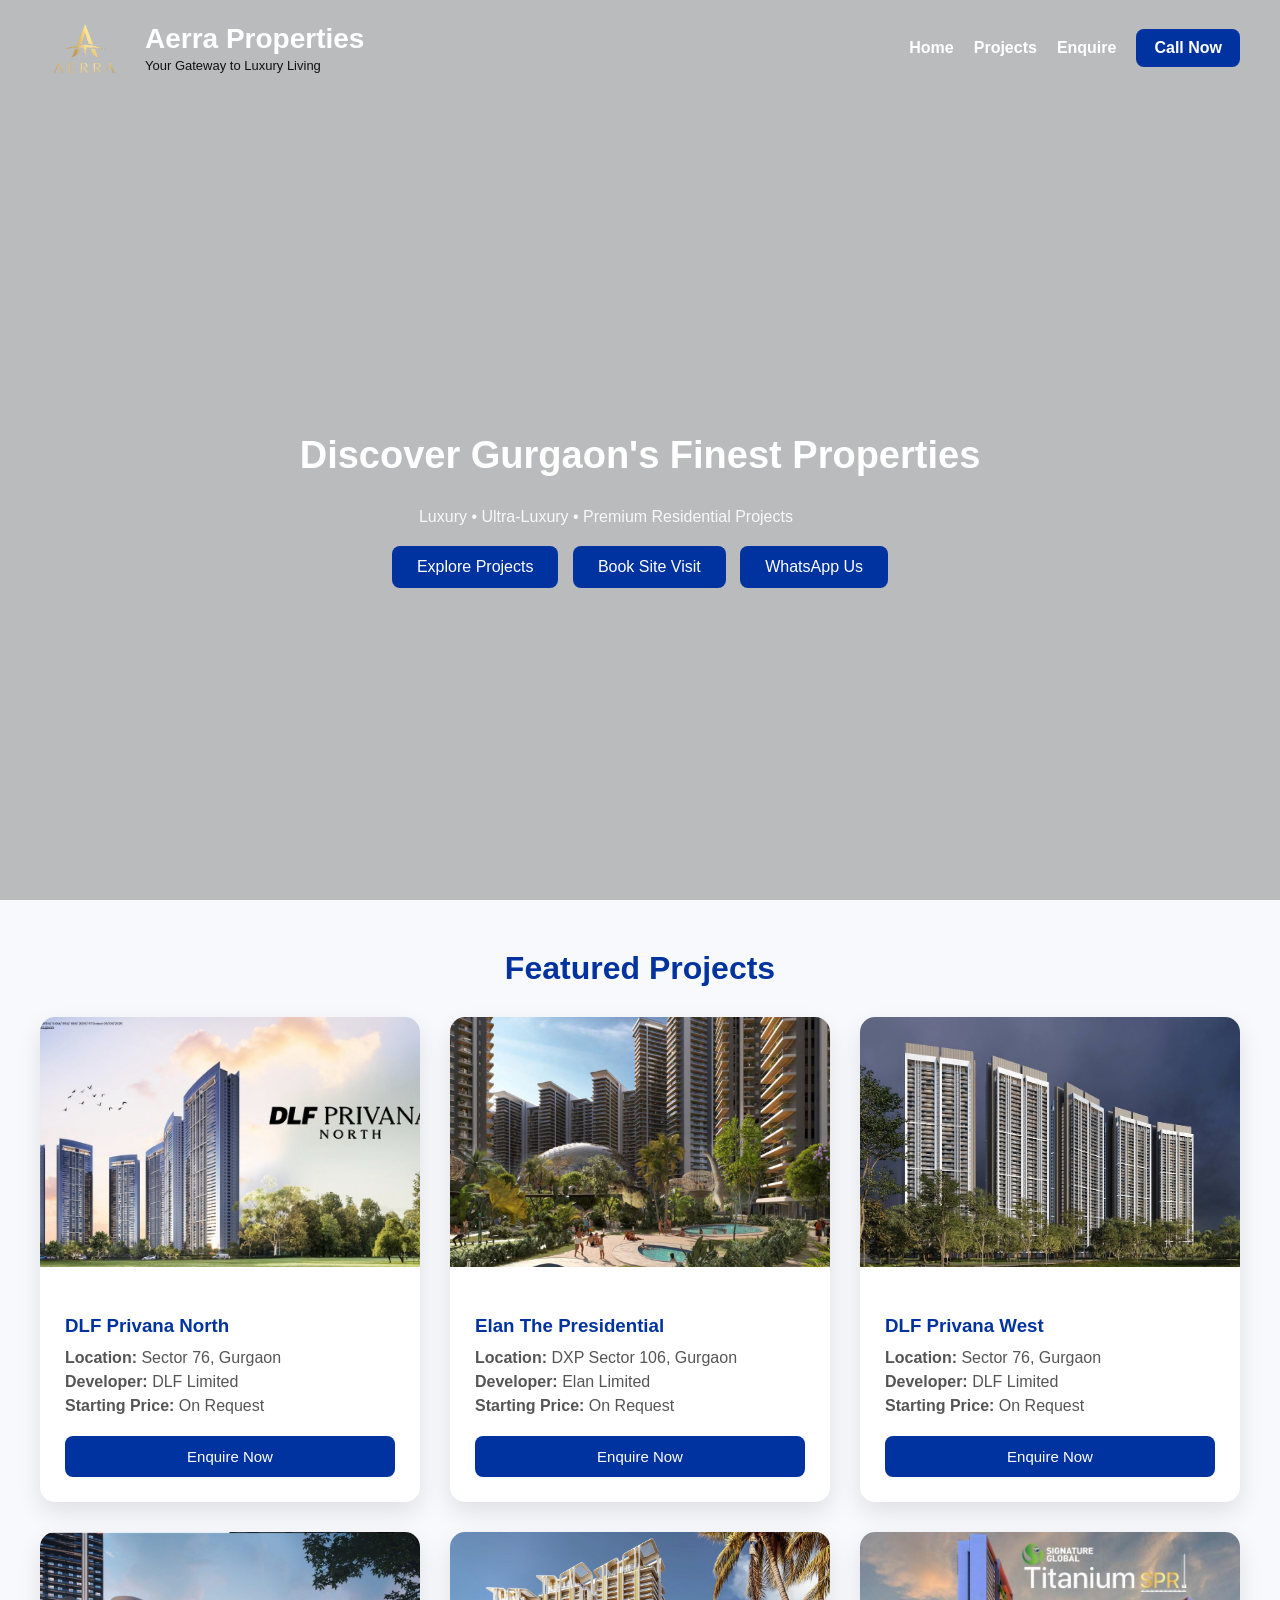
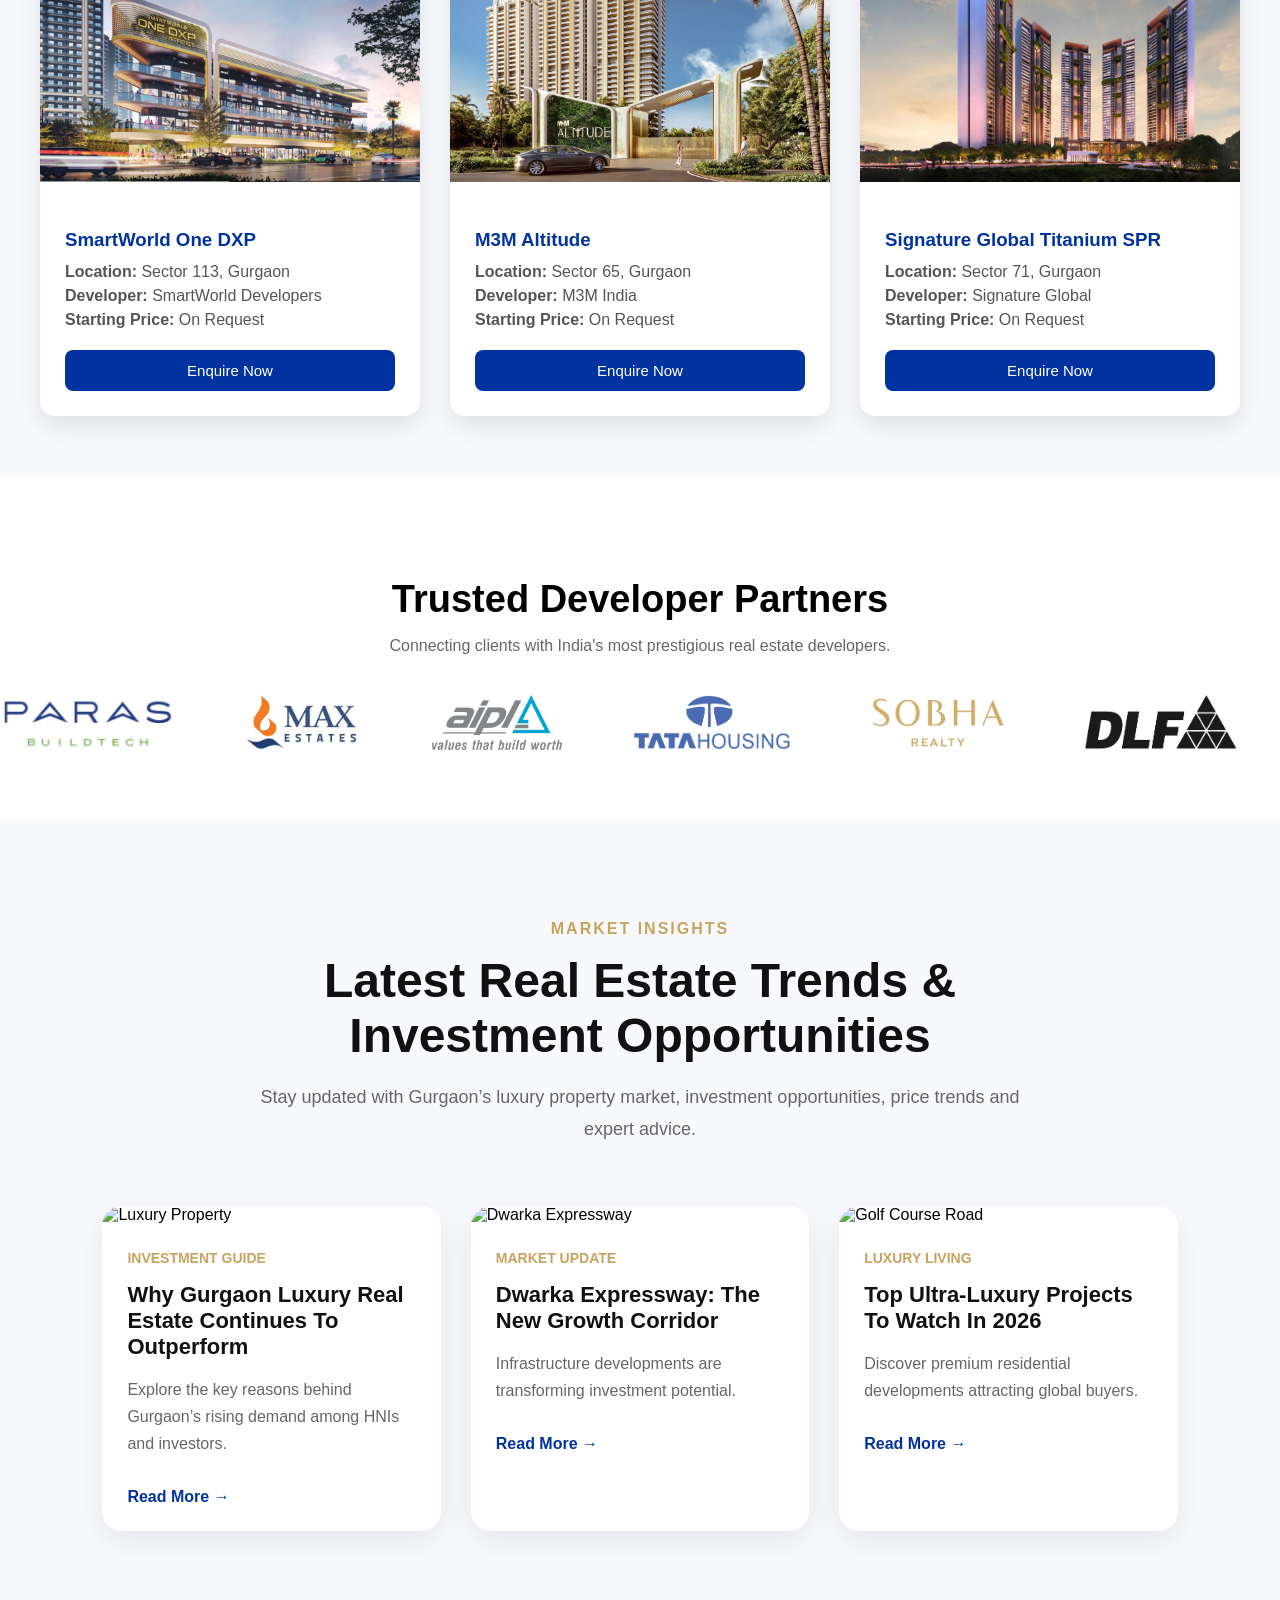
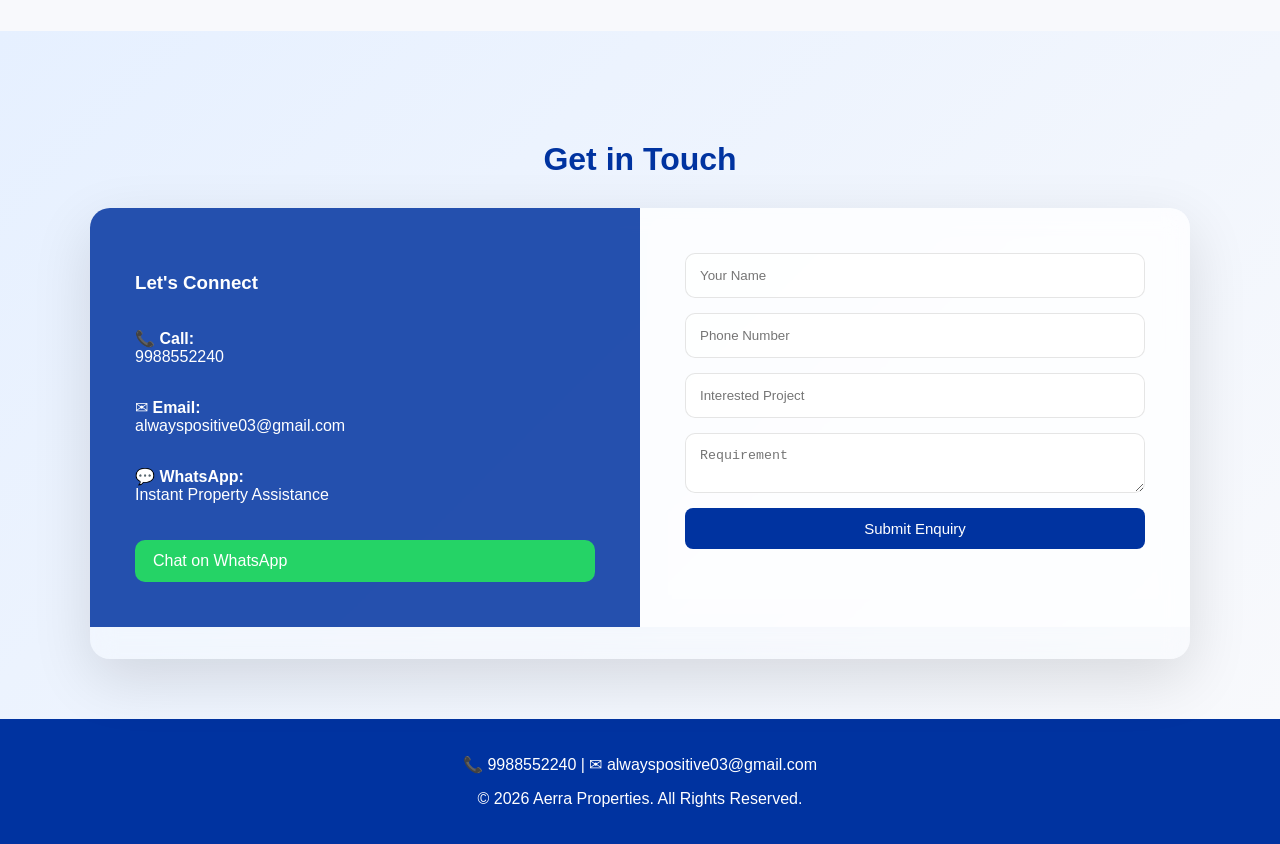
==== index.html @ a8d7c151 "Initial Aerra Properties Website" ====
<!DOCTYPE html>
<html lang="en">
<head>
    <meta charset="UTF-8">
    <meta name="viewport" content="width=device-width, initial-scale=1.0">
    <title>Aerra Properties | Gurgaon Real Estate Consultant</title>
    <link rel="stylesheet" href="style.css">

    <meta name="description" content="Aerra Properties - Gurgaon Luxury Real Estate Consultant">
</head>

<body id="top">

    <!-- Header -->
    <header class="header">

        <div class="header-container">

            <div class="brand">

                <!-- LOGO UNCHANGED AS REQUESTED -->
                <img src="lol.png"
                     alt="Aerra Properties Logo"
                     class="logo">

                <div class="brand-text">
                    <h1>Aerra Properties</h1>
                    <p>Your Gateway to Luxury Living</p>
                </div>

            </div>

            <nav class="nav-menu">

                <a href="#top">Home</a>
                <a href="#projects">Projects</a>
                <a href="#enquire">Enquire</a>

                <a href="tel:+919988552240" class="call-btn">
                    Call Now
                </a>

            </nav>

        </div>

    </header>

    <!-- Hero Section -->
<section class="hero">

    <div class="hero-content">

        <h2>Discover Gurgaon's Finest Properties</h2>

        <p>Luxury • Ultra-Luxury • Premium Residential Projects</p>

        <div class="hero-buttons">

            <a href="#projects" class="btn">Explore Projects</a>

            <a href="#" class="btn" onclick="openModal(event)">
                Book Site Visit
            </a>

            <a href="https://wa.me/919988552240" class="btn" target="_blank">
                WhatsApp Us
            </a>

        </div>

    </div>

</section>

    <!-- Featured Projects -->
    <section id="projects">
        <h2 class="section-title">Featured Projects</h2>

        <div class="grid">

            <div class="card">
                <img src="images/dlf-privana-north.jpg" loading="lazy" alt="DLF Privana North">

                <div class="card-content">
                    <h3>DLF Privana North</h3>
                    <p><strong>Location:</strong> Sector 76, Gurgaon</p>
                    <p><strong>Developer:</strong> DLF Limited</p>
                    <p><strong>Starting Price:</strong> On Request</p>

                    <button class="enquire-btn"
                        onclick="document.getElementById('enquire').scrollIntoView({behavior:'smooth'})">
                        Enquire Now
                    </button>
                </div>
            </div>

            <div class="card">
                <img src="images/elan-the-presidential.jpg" loading="lazy" alt="Elan The Presidential">

                <div class="card-content">
                    <h3>Elan The Presidential</h3>
                    <p><strong>Location:</strong> DXP Sector 106, Gurgaon</p>
                    <p><strong>Developer:</strong> Elan Limited</p>
                    <p><strong>Starting Price:</strong> On Request</p>

                    <button class="enquire-btn"
                        onclick="document.getElementById('enquire').scrollIntoView({behavior:'smooth'})">
                        Enquire Now
                    </button>
                </div>
            </div>

            <div class="card">
                <img src="images/dlf-privana-west.jpg" loading="lazy" alt="DLF Privana West">

                <div class="card-content">
                    <h3>DLF Privana West</h3>
                    <p><strong>Location:</strong> Sector 76, Gurgaon</p>
                    <p><strong>Developer:</strong> DLF Limited</p>
                    <p><strong>Starting Price:</strong> On Request</p>

                    <button class="enquire-btn"
                        onclick="document.getElementById('enquire').scrollIntoView({behavior:'smooth'})">
                        Enquire Now
                    </button>
                </div>
            </div>

            <div class="card">
                <img src="images/smart-world-one-dxp.jpg" loading="lazy" alt="SmartWorld One DXP">

                <div class="card-content">
                    <h3>SmartWorld One DXP</h3>
                    <p><strong>Location:</strong> Sector 113, Gurgaon</p>
                    <p><strong>Developer:</strong> SmartWorld Developers</p>
                    <p><strong>Starting Price:</strong> On Request</p>

                    <button class="enquire-btn"
                        onclick="document.getElementById('enquire').scrollIntoView({behavior:'smooth'})">
                        Enquire Now
                    </button>
                </div>
            </div>

            <div class="card">
                <img src="images/m3m-altitude.jpg" loading="lazy" alt="M3M Altitude">

                <div class="card-content">
                    <h3>M3M Altitude</h3>
                    <p><strong>Location:</strong> Sector 65, Gurgaon</p>
                    <p><strong>Developer:</strong> M3M India</p>
                    <p><strong>Starting Price:</strong> On Request</p>

                    <button class="enquire-btn"
                        onclick="document.getElementById('enquire').scrollIntoView({behavior:'smooth'})">
                        Enquire Now
                    </button>
                </div>
            </div>

            <div class="card">
                <img src="images/signature-titanium.jpg" loading="lazy" alt="Signature Global Titanium SPR">

                <div class="card-content">
                    <h3>Signature Global Titanium SPR</h3>
                    <p><strong>Location:</strong> Sector 71, Gurgaon</p>
                    <p><strong>Developer:</strong> Signature Global</p>
                    <p><strong>Starting Price:</strong> On Request</p>

                    <button class="enquire-btn"
                        onclick="document.getElementById('enquire').scrollIntoView({behavior:'smooth'})">
                        Enquire Now
                    </button>
                </div>
            </div>

        </div>
    </section>

<section class="developer-partners">
    <div class="container">
        <h2>Trusted Developer Partners</h2>
        <p>Connecting clients with India's most prestigious real estate developers.</p>

        <div class="logo-slider">
            <div class="logo-track">

                <!-- First Set -->
                <img src="images/logos/paras.png" alt="Paras">
                <img src="images/logos/max.jpg" alt="Max">
                <img src="images/logos/aipl.png" alt="Aipl">
                <img src="images/logos/tata.png" alt="Tata">
                <img src="images/logos/sobha.jpg" alt="Sobha">
                <img src="images/logos/dlf.png" alt="DLF">
                <img src="images/logos/godrej.png" alt="Godrej">
                <img src="images/logos/elan.png" alt="Elan">
                <img src="images/logos/central-park.png" alt="Central Park">
                <img src="images/logos/smartworld.png" alt="Smartworld">
                <img src="images/logos/adani.png" alt="Adani Realty">
                <img src="images/logos/oberoi.png" alt="Oberoi">
                <img src="images/logos/birla.jpg" alt="Birla">
                <img src="images/logos/emaar.png" alt="Emaar">
                <img src="images/logos/trevoc.png" alt="Trevoc">
                <img src="images/logos/signature-global.png" alt="Signature Global">
                <img src="images/logos/whiteland.png" alt="Whiteland">
                <img src="images/logos/m3m.png" alt="M3M">
                <img src="images/logos/experion.png" alt="Experion">
                <img src="images/logos/ashiana.png" alt="Ashiana">
                

                <!-- Duplicate for Infinite Scroll -->
                <img src="images/logos/paras.png" alt="Paras">
                <img src="images/logos/max.jpg" alt="Max">
                <img src="images/logos/aipl.png" alt="Aipl">
                <img src="images/logos/tata.png" alt="Tata">
                <img src="images/logos/sobha.jpg" alt="Sobha">
                <img src="images/logos/dlf.png" alt="DLF">
                <img src="images/logos/godrej.png" alt="Godrej">
                <img src="images/logos/elan.png" alt="Elan">
                <img src="images/logos/central-park.png" alt="Central Park">
                <img src="images/logos/smartworld.png" alt="Smartworld">
                <img src="images/logos/adani.png" alt="Adani Realty">
                <img src="images/logos/oberoi.png" alt="Oberoi">
                <img src="images/logos/birla.jpg" alt="Birla">
                <img src="images/logos/emaar.png" alt="Emaar">
                <img src="images/logos/trevoc.png" alt="Trevoc">
                <img src="images/logos/signature-global.png" alt="Signature Global">
                <img src="images/logos/whiteland.png" alt="Whiteland">
                <img src="images/logos/m3m.png" alt="M3M">
                <img src="images/logos/experion.png" alt="Experion">
                <img src="images/logos/ashiana.png" alt="Ashiana">

            </div>
        </div>
    </div>
</section>

<section id="market-insights" class="market-insights">
    <div class="container">

        <div class="section-heading">
            <span>Market Insights</span>
            <h2>Latest Real Estate Trends & Investment Opportunities</h2>
            <p>
                Stay updated with Gurgaon’s luxury property market,
                investment opportunities, price trends and expert advice.
            </p>
        </div>

        <div class="insights-grid">

            <div class="insight-card">
                <img src="https://images.unsplash.com/photo-1560518883-ce09059eeffa?w=1200"
                    alt="Luxury Property">

                <div class="insight-content">
                    <span class="category">Investment Guide</span>
                    <h3>Why Gurgaon Luxury Real Estate Continues To Outperform</h3>
                    <p>
                        Explore the key reasons behind Gurgaon’s rising demand
                        among HNIs and investors.
                    </p>
                    <a href="./blog/gurgaon-luxury-market.html">Read More →</a>
                </div>
            </div>

            <div class="insight-card">
                <img src="https://images.unsplash.com/photo-1486406146926-c627a92ad1ab?w=1200"
                    alt="Dwarka Expressway">

                <div class="insight-content">
                    <span class="category">Market Update</span>
                    <h3>Dwarka Expressway: The New Growth Corridor</h3>
                    <p>
                        Infrastructure developments are transforming investment potential.
                    </p>
                    <a href="./blog/dwarka-expressway-investment.html">Read More →</a>
                </div>
            </div>

            <div class="insight-card">
                <img src="https://images.unsplash.com/photo-1460317442991-0ec209397118?w=1200"
                    alt="Golf Course Road">

                <div class="insight-content">
                    <span class="category">Luxury Living</span>
                    <h3>Top Ultra-Luxury Projects To Watch In 2026</h3>
                    <p>
                        Discover premium residential developments attracting global buyers.
                    </p>
                    <a href="./blog/golf-course-road-guide.html">Read More →</a>
                </div>
            </div>

        </div>

    </div>
</section>

    <!-- Enquiry Section -->
    <section class="contact-section" id="enquire">

        <h2 class="section-title">Get in Touch</h2>

        <div class="contact-container">

            <div class="contact-info">

                <h3>Let's Connect</h3>

                <p>📞 <strong>Call:</strong><br>9988552240</p>

                <p>✉ <strong>Email:</strong><br>alwayspositive03@gmail.com</p>

                <p>💬 <strong>WhatsApp:</strong><br>Instant Property Assistance</p>

                <a href="https://wa.me/919988552240"
                   target="_blank"
                   class="whatsapp-btn">
                    Chat on WhatsApp
                </a>

            </div>

            <form id="leadForm">

    <input
      type="text"
      id="name"
      placeholder="Your Name"
      required
    >

    <input
      type="tel"
      id="phone"
      placeholder="Phone Number"
      required
    >

    <input
      type="text"
      id="project"
      placeholder="Interested Project"
      required
    >

    <textarea
      id="requirement"
      placeholder="Requirement"
      required
    ></textarea>

    <button type="submit">
      Submit Enquiry
    </button>

</form>

<p id="message"></p>

            </form>

        </div>

    </section>

    <!-- Footer -->
    <footer>

        <p>
            📞 9988552240 |
            ✉ alwayspositive03@gmail.com
        </p>

        <p>
            © 2026 Aerra Properties. All Rights Reserved.
        </p>

    </footer>

    <script src="script.js"></script>

</body>
</html>
---- style.css ----
body {
    font-family: Arial, sans-serif;
    margin: 0;
    background-color: #f8f9fc;
}

/* ========================= */
/* HEADER (FIXED SINGLE VERSION)
/* ========================= */

header {
    position: absolute;
    top: 0;
    left: 0;
    width: 100%;
    z-index: 1000;
    background: transparent;
}

/* HEADER CONTAINER */
.header-container {
    max-width: 1400px;
    margin: auto;
    padding: 4px 40px;
    display: flex;
    justify-content: space-between;
    align-items: center;
}

/* BRAND */
.brand {
    display: flex;
    align-items: center;
    gap: 15px;
}

.logo {
    max-width: 90px;
    height: auto;
}

.brand-text h1 {
    margin: 0;
    color: hsl(0, 0%, 100%);
    font-size: 28px;
    line-height: 1.2;
}

.brand-text p {
    margin: 2px 0 0;
    color: #111111;
    font-size: 13px;
}

/* NAVIGATION */
.nav-menu {
    display: flex;
    align-items: center;
    gap: 20px;
}

.nav-menu a {
    text-decoration: none;
    color: #ffffff;
    font-weight: 600;
    transition: 0.3s;
    font-size: 16px;
}

.nav-menu a:hover {
    color: #0033A0;
}

/* CALL BUTTON */
.call-btn {
    background: #0033A0;
    color: white !important;
    padding: 10px 18px;
    border-radius: 8px;
}

.call-btn:hover {
    background: #001F6B;
}

/* ========================= */
/* HERO SECTION (FIXED)
/* ========================= */

.hero {
    position: relative;
    height: 100vh;
    width: 100%;
    overflow: hidden;

    display: flex;
    flex-direction: column;
    justify-content: center;
    align-items: center;

    text-align: center;

    padding-top: 90px;   /* FIX HEADER OVERLAP */
    box-sizing: border-box;
}

/* GIF BACKGROUND */
.hero::before {
    content: "";
    position: absolute;
    top: 0;
    left: 0;
    width: 100%;
    height: 100%;
    background: url("ifc.gif") center/cover no-repeat;
    z-index: -2;
}

/* DARK OVERLAY (OPTIONAL BUT GOOD FOR READABILITY) */
.hero::after {
    content: "";
    position: absolute;
    inset: 0;
    background: rgba(0,0,0,0.25);
    z-index: -1;
}

/* HERO TEXT */
.hero h2 {
    white-space: nowrap;   /* 🔥 prevents line break */
    font-size: 38px;
    color: white;
    text-align: center;
}

.hero p {
    color: rgba(255,255,255,0.9);
    margin: 10px 0 20px;
}

/* HERO BUTTONS */
.btn {
    display: inline-block;
    background: #0033A0;
    color: white;
    padding: 12px 25px;
    text-decoration: none;
    border-radius: 8px;
}

.btn + .btn {
    margin-left: 10px;
}

/* PREVENT TEXT OVERLAP */
.hero h2,
.hero p,
.hero a {
    max-width: 90%;
}

/* ========================= */
/* PROJECT SECTION */
/* ========================= */

.section-title {
    text-align: center;
    margin: 50px 0 30px;
    color: #0033A0;
    font-size: 32px;
}

.grid {
    display: grid;
    grid-template-columns: repeat(auto-fit, minmax(320px, 1fr));
    gap: 30px;
    padding: 0 40px 60px;
}

/* Developer Partners */

.developer-partners {
    padding: 70px 0;
    background: #ffffff;
    text-align: center;
    overflow: hidden;
}

.developer-partners h2 {
    font-size: 38px;
    margin-bottom: 10px;
    font-weight: 700;
}

.developer-partners p {
    color: #666;
    margin-bottom: 40px;
}

.logo-slider {
    width: 100%;
    overflow: hidden;
    position: relative;
}

.logo-track {
    display: flex;
    align-items: center;
    flex-wrap: nowrap;
    gap: 70px;
    width: max-content;
    animation: scrollLogos 80s linear infinite;
    will-change: transform;
}

.logo-track img {
    height: 55px;
    width: auto;
    object-fit: contain;
    flex-shrink: 0;
    opacity: 1;
}

.logo-slider:hover .logo-track {
    animation-play-state: paused;
}

@keyframes scrollLogos {
    from {
        transform: translateX(0);
    }

    to {
        transform: translateX(-50%);
    }
}

/* CARDS */
.card {
    background: white;
    border-radius: 15px;
    overflow: hidden;
    box-shadow: 0 10px 25px rgba(0,0,0,0.1);
    transition: transform 0.3s ease;
}

.card:hover {
    transform: translateY(-10px);
}

.card img {
    width: 100%;
    height: 250px;
    object-fit: cover;
}

.card-content {
    padding: 25px;
}

.card-content h3 {
    color: #0033A0;
    margin-bottom: 12px;
}

.card-content p {
    margin: 6px 0;
    color: #555;
}

.market-insights{
    padding:100px 8%;
    background:#f8f9fc;
}

.section-heading{
    text-align:center;
    max-width:800px;
    margin:0 auto 60px;
}

.section-heading span{
    color:#c8a35f;
    font-weight:600;
    letter-spacing:2px;
    text-transform:uppercase;
}

.section-heading h2{
    font-size:48px;
    margin-top:15px;
    margin-bottom:15px;
    font-weight:700;
    color:#111;
}

.section-heading p{
    color:#666;
    font-size:18px;
    line-height:1.8;
}

.insights-grid{
    display:grid;
    grid-template-columns:repeat(auto-fit,minmax(320px,1fr));
    gap:30px;
}

.insight-card{
    background:#fff;
    border-radius:20px;
    overflow: hidden;
    box-shadow:0 10px 30px rgba(0,0,0,0.08);
    transition:all .3s ease;
}

.insight-card:hover{
    transform:translateY(-10px);
}

.insight-card img{
    width:100%;
    height:250px;
    object-fit:cover;
}

.insight-content{
    padding:25px;
}

.category{
    color:#c8a35f;
    font-size:14px;
    font-weight:600;
    text-transform:uppercase;
}

.insight-content h3{
    margin:15px 0;
    font-size:22px;
    color:#111;
}

.insight-content p{
    color:#666;
    line-height:1.7;
}

.insight-content a{
    display:inline-block;
    margin-top:15px;
    color:#0033A0;
    font-weight:600;
    text-decoration:none;
}

/* BUTTONS */
.enquire-btn,
button {
    background: #0033A0;
    color: white;
    border: none;
    border-radius: 8px;
    padding: 12px 20px;
    cursor: pointer;
    font-size: 15px;
    transition: 0.3s ease;
}

.enquire-btn {
    width: 100%;
    margin-top: 15px;
}

.enquire-btn:hover,
button:hover {
    background: #001F6B;
    transform: translateY(-2px);
}

/* ========================= */
/* CONTACT SECTION */
/* ========================= */

.contact-section {
    padding: 60px 20px;
    background: linear-gradient(135deg, #e6f0ff, #f8f9fc);
}

.contact-container {
    display: grid;
    grid-template-columns: 1fr 1fr;
    max-width: 1100px;
    margin: auto;
    border-radius: 20px;
    overflow: hidden;
    box-shadow: 0 20px 60px rgba(0,0,0,0.12);
    backdrop-filter: blur(12px);
    background: rgba(255,255,255,0.25);
}

/* LEFT */
.contact-info {
    padding: 45px;
    color: white;
    background: rgba(0, 51, 160, 0.85);
    display: flex;
    flex-direction: column;
    justify-content: center;
}

/* FORM */
#leadForm {
    padding: 45px;
    display: flex;
    flex-direction: column;
    gap: 15px;
    background: rgba(255,255,255,0.65);
    backdrop-filter: blur(15px);
}

/* INPUTS */
input,
textarea {
    padding: 14px;
    border-radius: 10px;
    border: 1px solid rgba(0,0,0,0.1);
    background: rgba(255,255,255,0.7);
    outline: none;
    transition: 0.3s ease;
}

input:focus,
textarea:focus {
    border-color: #0033A0;
    box-shadow: 0 0 10px rgba(0,51,160,0.2);
}

/* WHATSAPP */
.whatsapp-btn {
    background: #25D366;
    padding: 12px 18px;
    border-radius: 10px;
    color: white;
    text-decoration: none;
    margin-top: 20px;
    display: inline-block;
    transition: 0.3s;
}

.whatsapp-btn:hover {
    transform: scale(1.05);
}

/* FOOTER */
footer {
    text-align: center;
    background: #0033A0;
    color: white;
    padding: 20px;
}

/* RESPONSIVE */
@media (max-width: 768px) {

    .header-container {
        flex-direction: column;
        gap: 20px;
        text-align: center;
    }

    .nav-menu {
        flex-wrap: wrap;
        justify-content: center;
    }

    .grid {
        grid-template-columns: 1fr;
        padding: 20px;
    }

    .hero {
        padding: 40px 20px;
    }

    .section-title {
        font-size: 26px;
    }

    .contact-container {
        grid-template-columns: 1fr;
    }

    #leadForm,
    .contact-info {
        padding: 30px;
    }
}
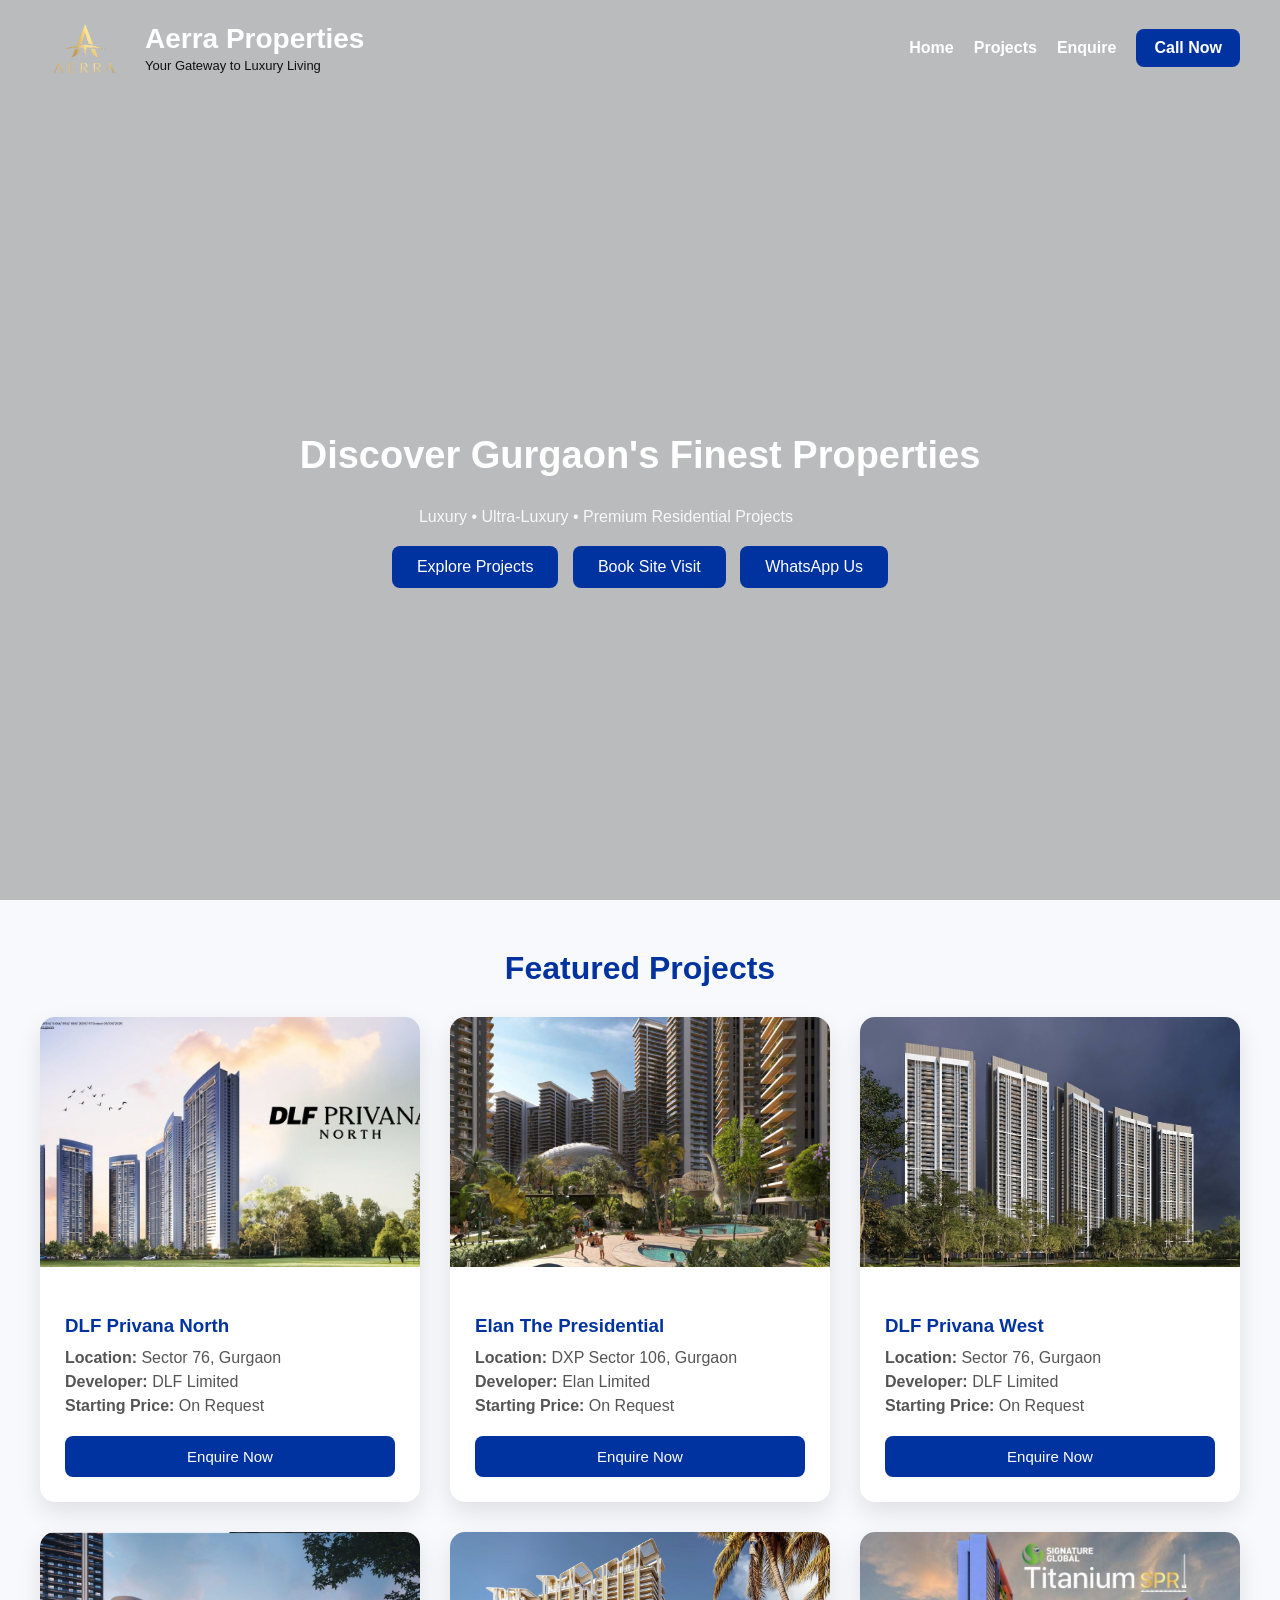
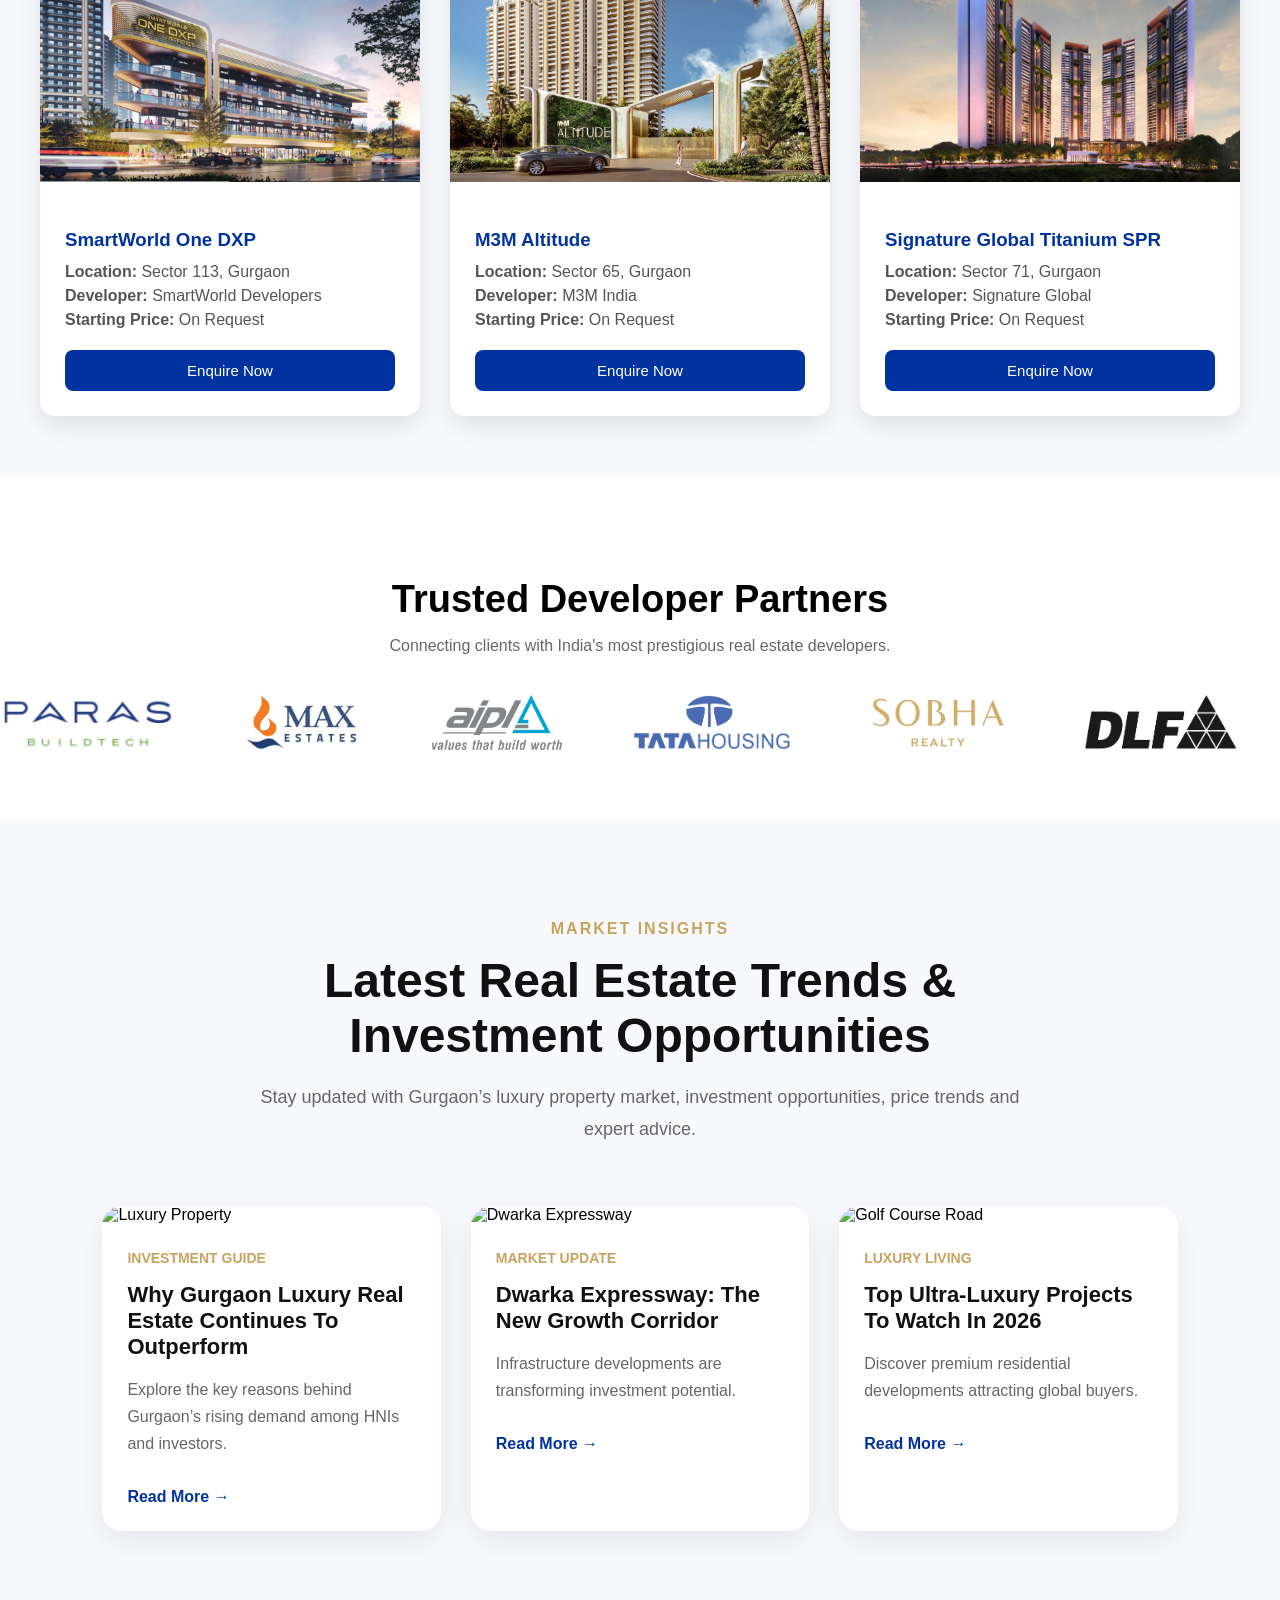
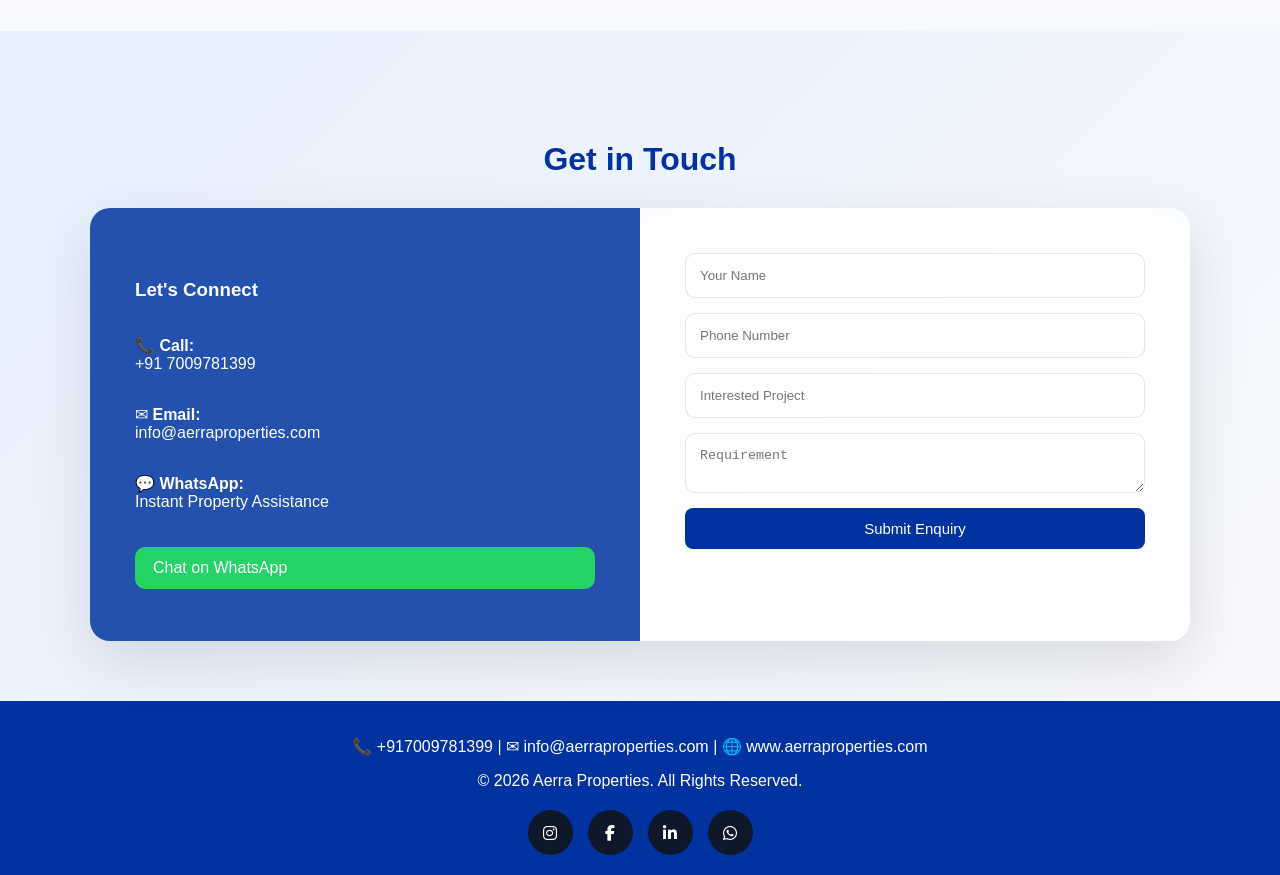
==== commit b9813dd4: "Updated developer section" ====
--- a/index.html
+++ b/index.html
@@ -5,7 +5,7 @@
     <meta name="viewport" content="width=device-width, initial-scale=1.0">
     <title>Aerra Properties | Gurgaon Real Estate Consultant</title>
     <link rel="stylesheet" href="style.css">
-
+    <link rel="stylesheet" href="https://cdnjs.cloudflare.com/ajax/libs/font-awesome/6.5.1/css/all.min.css">
     <meta name="description" content="Aerra Properties - Gurgaon Luxury Real Estate Consultant">
 </head>
 
@@ -309,13 +309,13 @@
 
                 <h3>Let's Connect</h3>
 
-                <p>📞 <strong>Call:</strong><br>9988552240</p>
-
-                <p>✉ <strong>Email:</strong><br>alwayspositive03@gmail.com</p>
+                <p>📞 <strong>Call:</strong><br>+91 7009781399</p>
+
+                <p>✉ <strong>Email:</strong><br>info@aerraproperties.com</p>
 
                 <p>💬 <strong>WhatsApp:</strong><br>Instant Property Assistance</p>
 
-                <a href="https://wa.me/919988552240"
+                <a href="https://wa.me/917009781399"
                    target="_blank"
                    class="whatsapp-btn">
                     Chat on WhatsApp
@@ -356,11 +356,9 @@
       Submit Enquiry
     </button>
 
+    <p id="message"></p>
+
 </form>
-
-<p id="message"></p>
-
-            </form>
 
         </div>
 
@@ -370,14 +368,33 @@
     <footer>
 
         <p>
-            📞 9988552240 |
-            ✉ alwayspositive03@gmail.com
+            📞 +917009781399 |
+            ✉ info@aerraproperties.com |
+            🌐 www.aerraproperties.com
         </p>
 
         <p>
             © 2026 Aerra Properties. All Rights Reserved.
         </p>
 
+<div class="social-links">
+    <a href="https://www.instagram.com/aerra_properties" target="_blank">
+        <i class="fab fa-instagram"></i>
+    </a>
+
+    <a href="https://www.facebook.com/aerraproperties" target="_blank">
+        <i class="fab fa-facebook-f"></i>
+    </a>
+
+    <a href="https://www.linkedin.com/company/aerraproperties" target="_blank">
+        <i class="fab fa-linkedin-in"></i>
+    </a>
+
+    <a href="https://wa.me/917009781399" target="_blank">
+        <i class="fab fa-whatsapp"></i>
+    </a>
+</div>
+
     </footer>
 
     <script src="script.js"></script>
--- a/style.css
+++ b/style.css
@@ -495,4 +495,29 @@
     .contact-info {
         padding: 30px;
     }
+}
+
+.social-links {
+    display: flex;
+    justify-content: center;
+    gap: 15px;
+    margin-top: 20px;
+}
+
+.social-links a {
+    width: 45px;
+    height: 45px;
+    background: #0f172a;
+    color: white;
+    border-radius: 50%;
+    display: flex;
+    align-items: center;
+    justify-content: center;
+    text-decoration: none;
+    transition: 0.3s ease;
+}
+
+.social-links a:hover {
+    transform: translateY(-4px);
+    background: #c8a97e; /* luxury gold */
 }
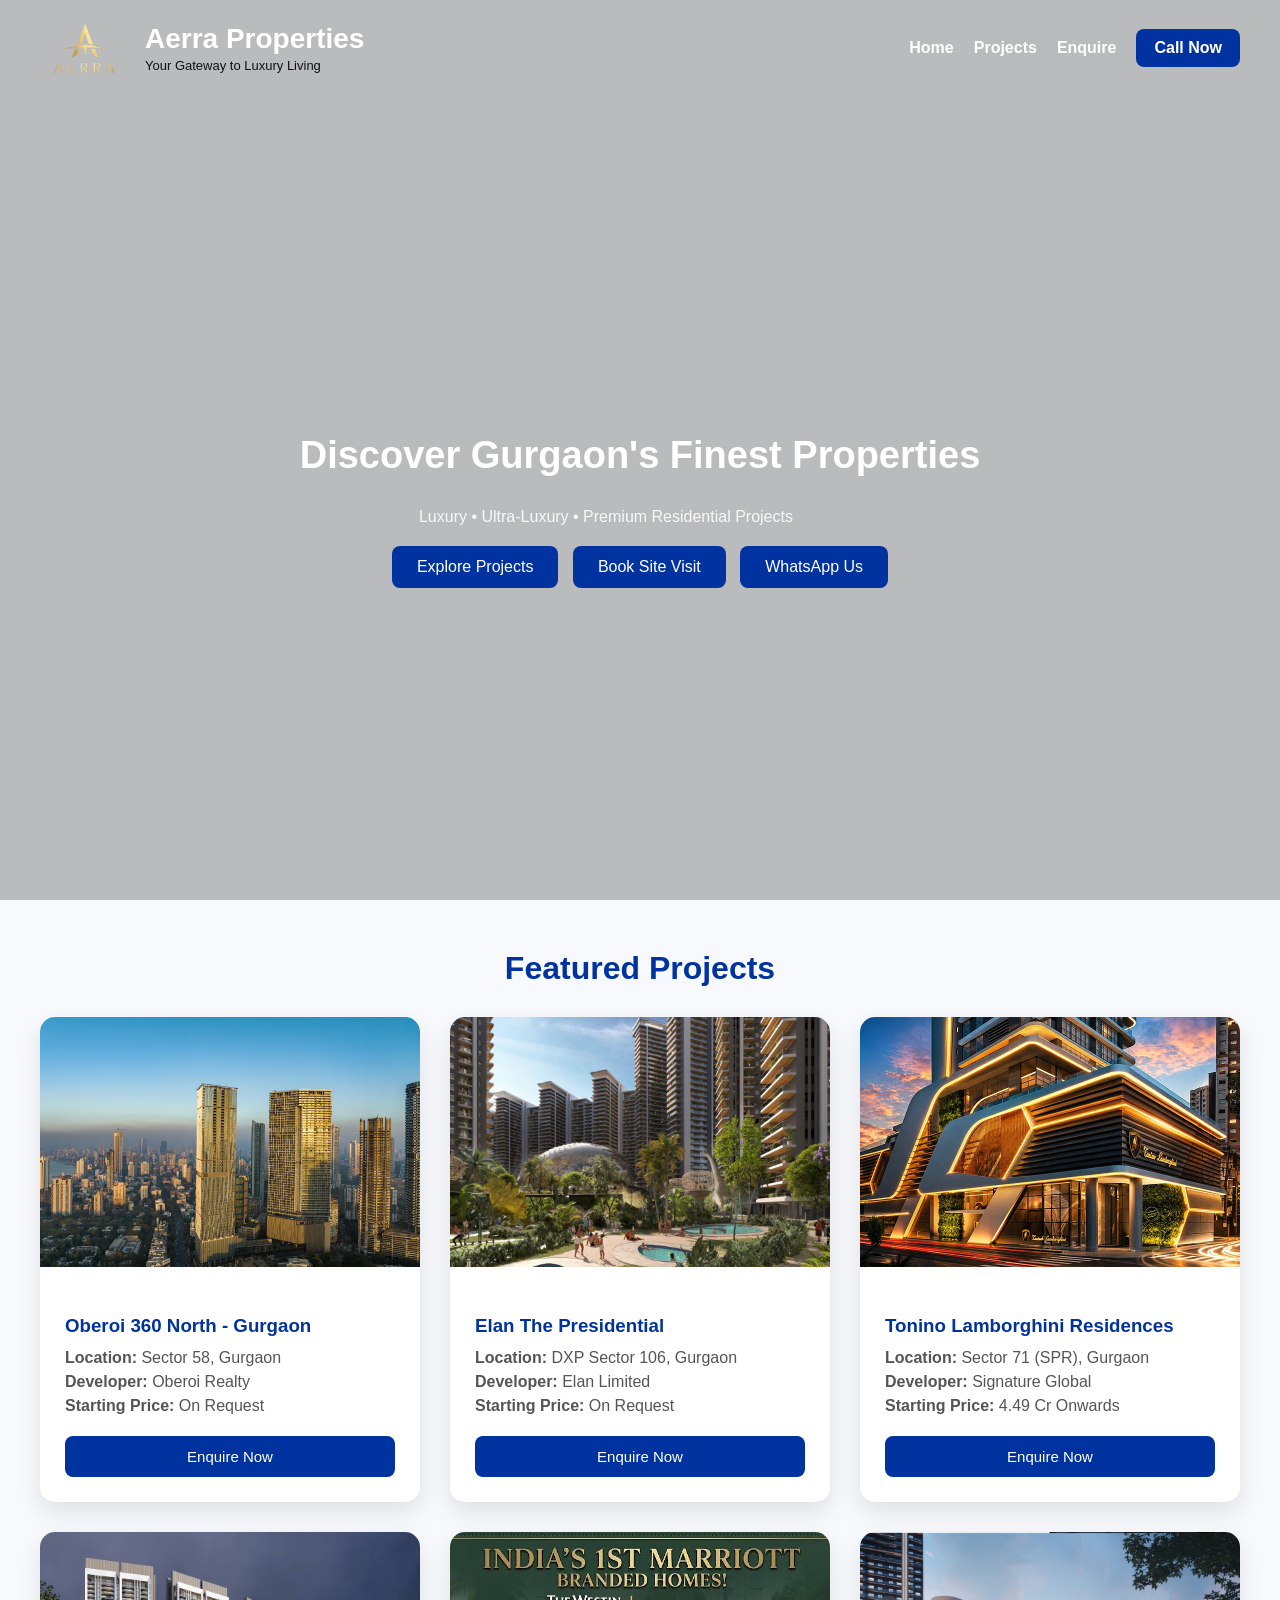
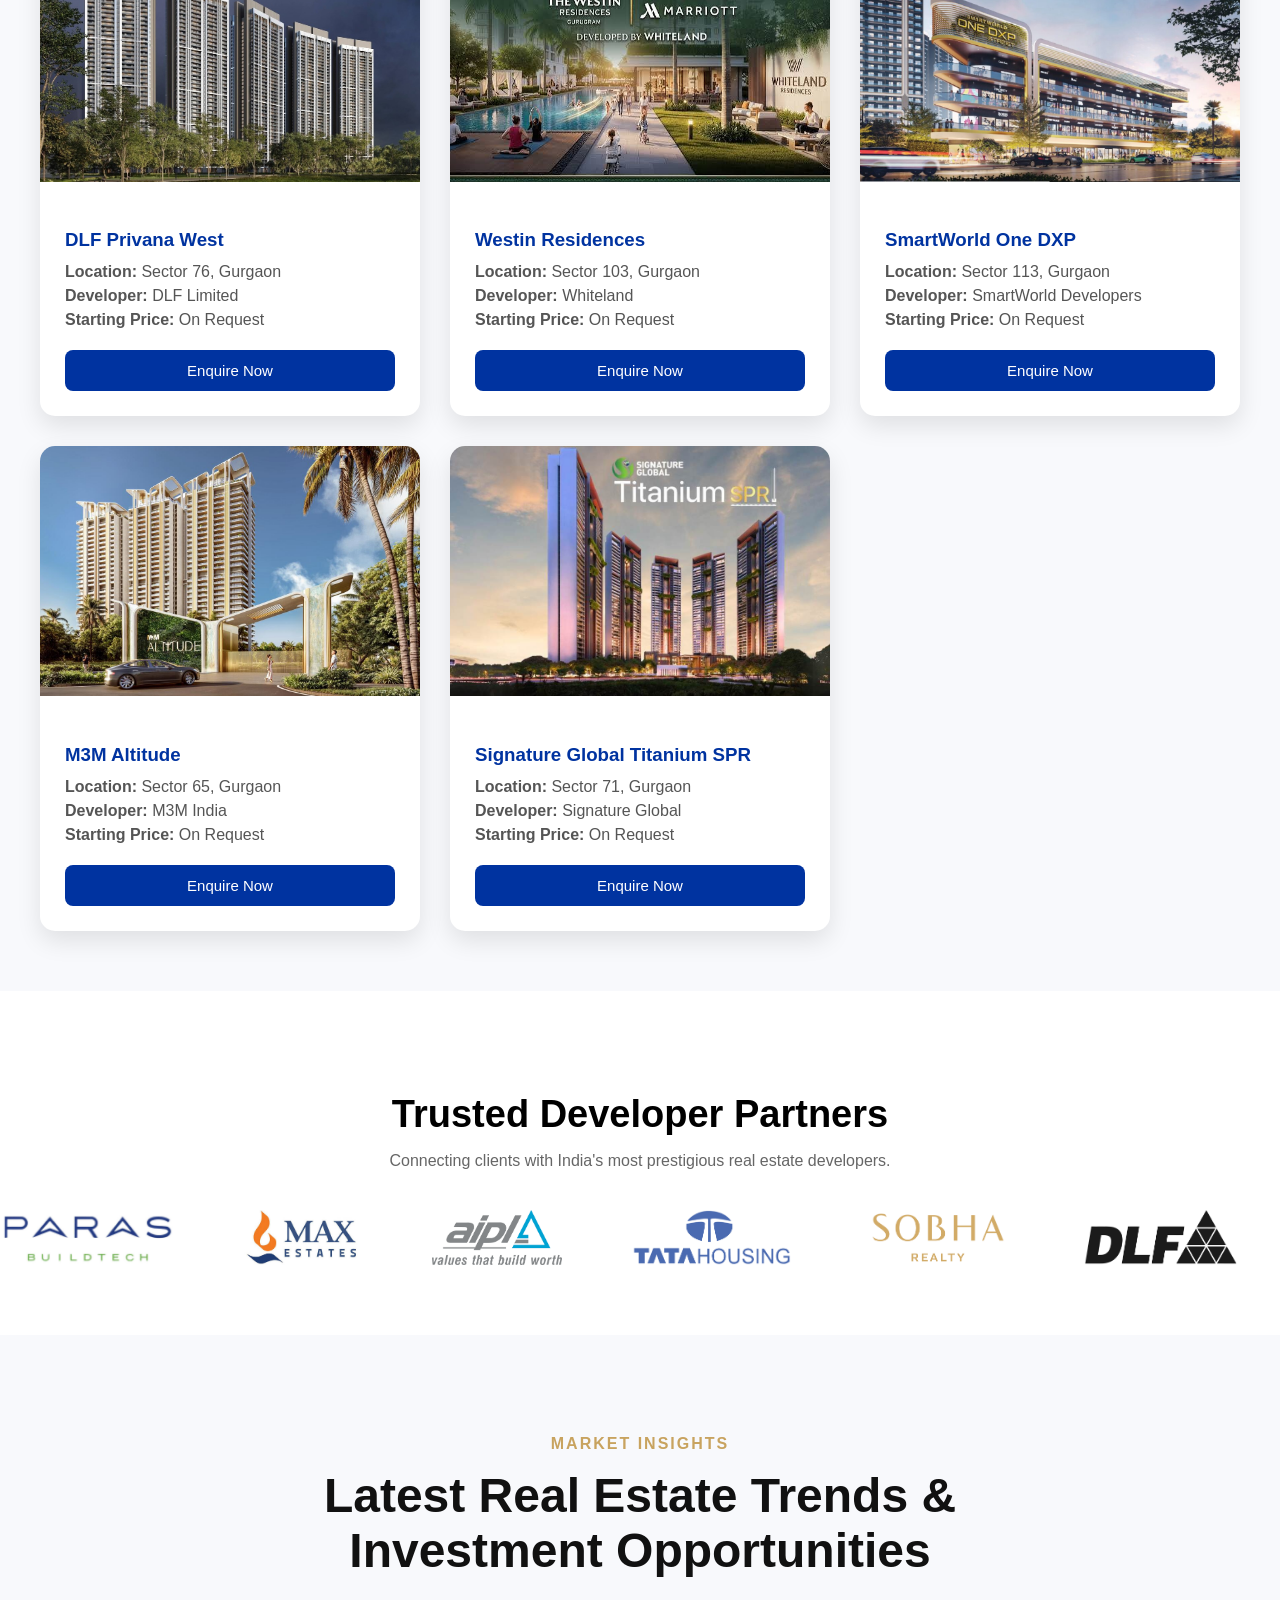
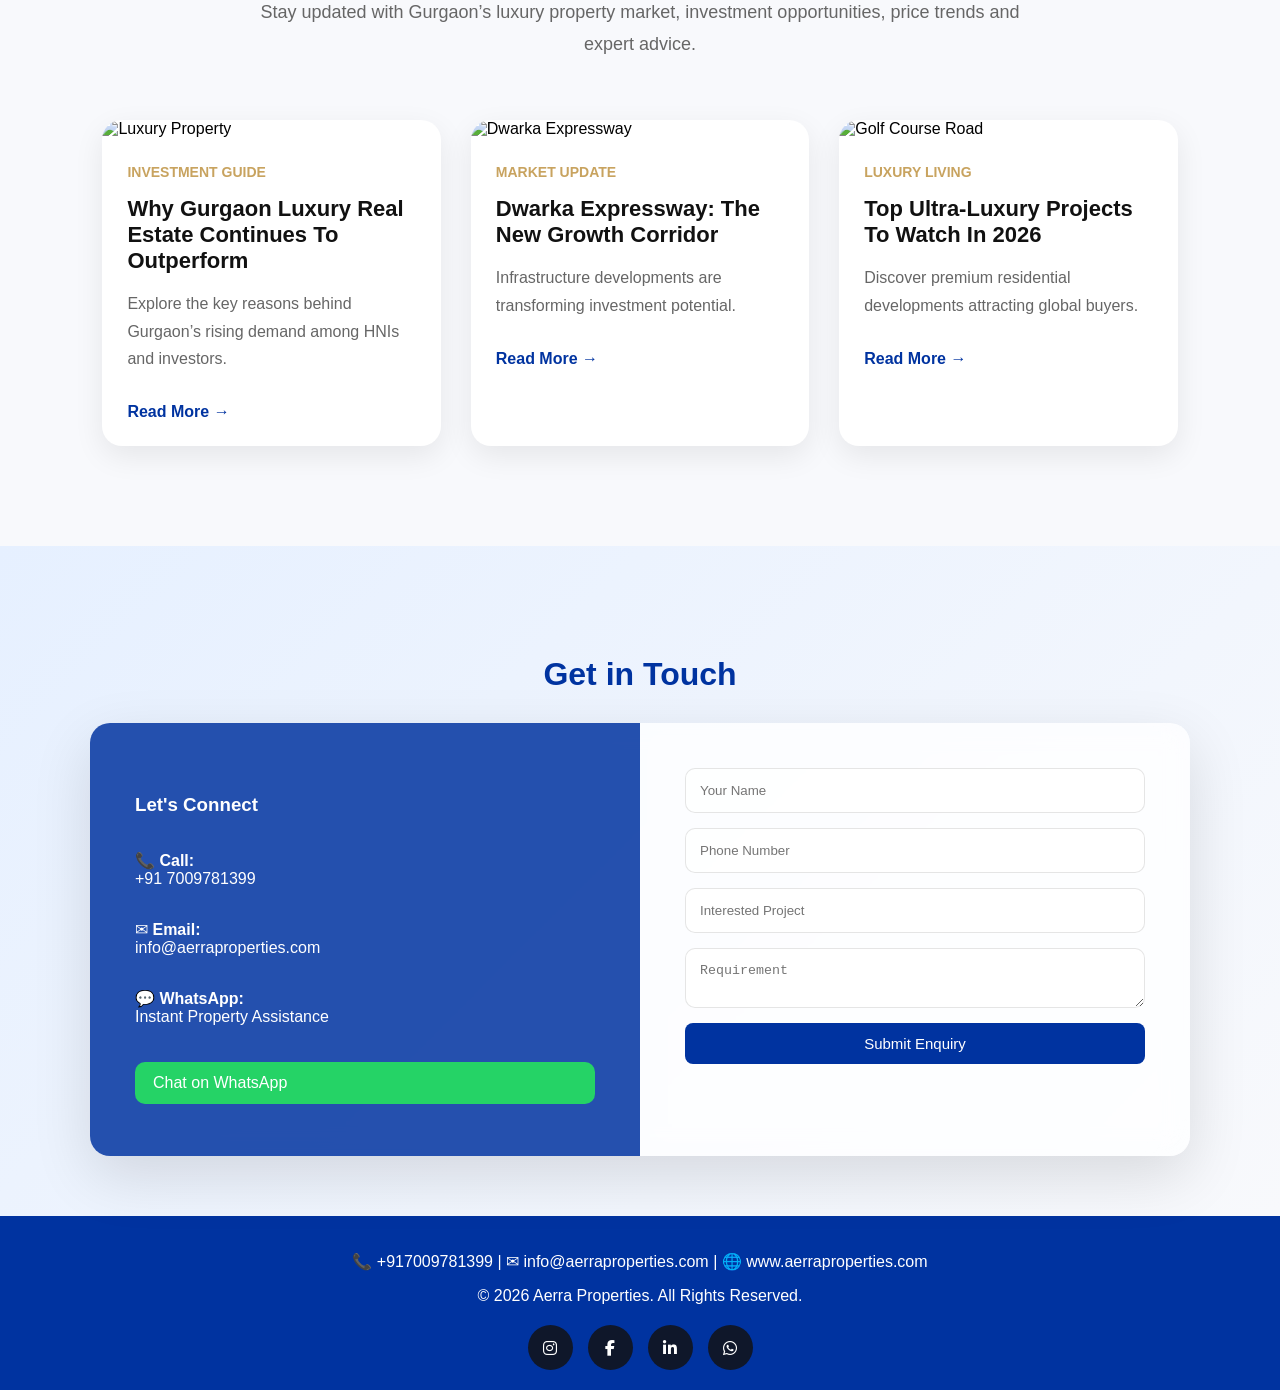
==== commit c62a00ce: "Updated developer section" ====
--- a/index.html
+++ b/index.html
@@ -80,12 +80,12 @@
         <div class="grid">
 
             <div class="card">
-                <img src="images/dlf-privana-north.jpg" loading="lazy" alt="DLF Privana North">
-
-                <div class="card-content">
-                    <h3>DLF Privana North</h3>
-                    <p><strong>Location:</strong> Sector 76, Gurgaon</p>
-                    <p><strong>Developer:</strong> DLF Limited</p>
+                <img src="images/360_west.png" loading="lazy" alt="DLF Privana North">
+
+                <div class="card-content">
+                    <h3>Oberoi 360 North - Gurgaon</h3>
+                    <p><strong>Location:</strong> Sector 58, Gurgaon</p>
+                    <p><strong>Developer:</strong> Oberoi Realty</p>
                     <p><strong>Starting Price:</strong> On Request</p>
 
                     <button class="enquire-btn"
@@ -111,6 +111,22 @@
                 </div>
             </div>
 
+<div class="card">
+                <img src="images/tonino-lambo.png" loading="lazy" alt="Tonino Lamborghini Residences">
+
+                <div class="card-content">
+                    <h3>Tonino Lamborghini Residences</h3>
+                    <p><strong>Location:</strong> Sector 71 (SPR), Gurgaon</p>
+                    <p><strong>Developer:</strong> Signature Global</p>
+                    <p><strong>Starting Price:</strong> 4.49 Cr Onwards</p>
+
+                    <button class="enquire-btn"
+                        onclick="document.getElementById('enquire').scrollIntoView({behavior:'smooth'})">
+                        Enquire Now
+                    </button>
+                </div>
+            </div>
+
             <div class="card">
                 <img src="images/dlf-privana-west.jpg" loading="lazy" alt="DLF Privana West">
 
@@ -118,6 +134,22 @@
                     <h3>DLF Privana West</h3>
                     <p><strong>Location:</strong> Sector 76, Gurgaon</p>
                     <p><strong>Developer:</strong> DLF Limited</p>
+                    <p><strong>Starting Price:</strong> On Request</p>
+
+                    <button class="enquire-btn"
+                        onclick="document.getElementById('enquire').scrollIntoView({behavior:'smooth'})">
+                        Enquire Now
+                    </button>
+                </div>
+            </div>
+
+            <div class="card">
+                <img src="images/westin-residences.jpeg" loading="lazy" alt="Westin Residences">
+
+                <div class="card-content">
+                    <h3>Westin Residences</h3>
+                    <p><strong>Location:</strong> Sector 103, Gurgaon</p>
+                    <p><strong>Developer:</strong> Whiteland</p>
                     <p><strong>Starting Price:</strong> On Request</p>
 
                     <button class="enquire-btn"
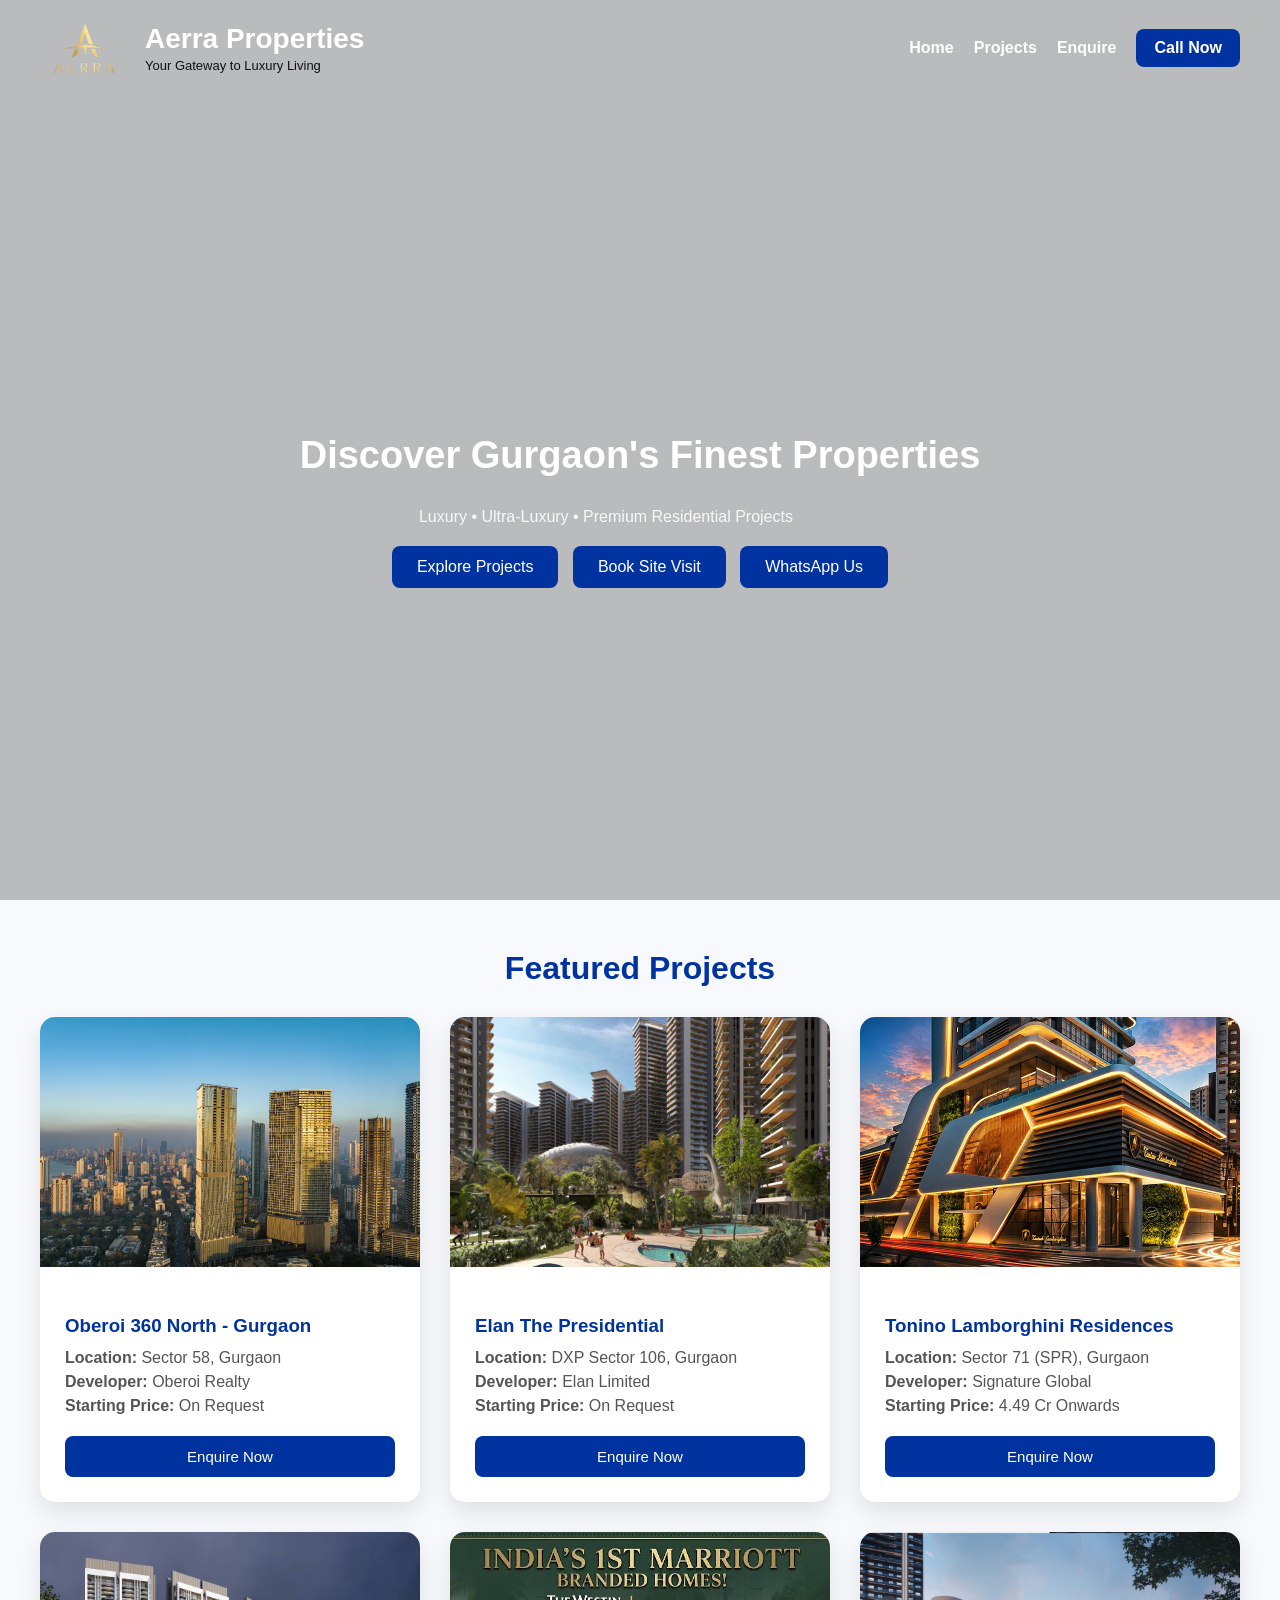
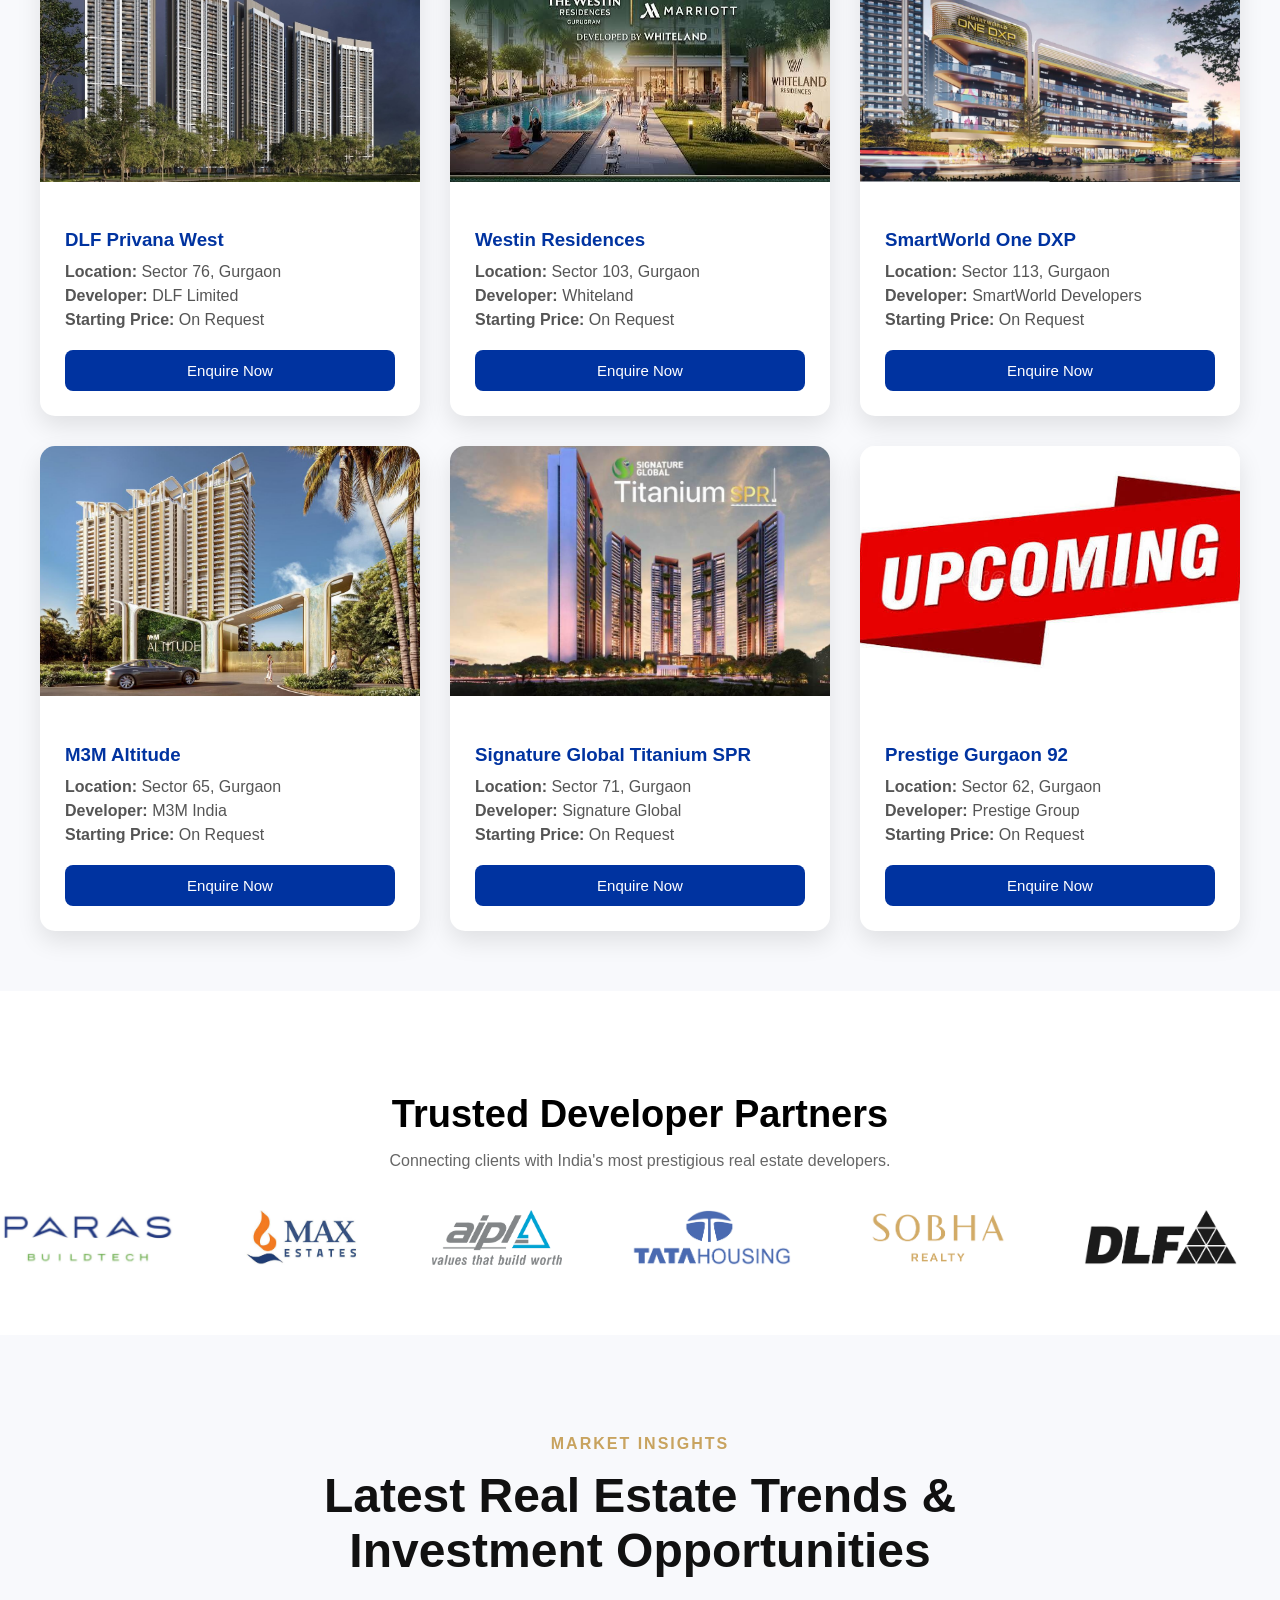
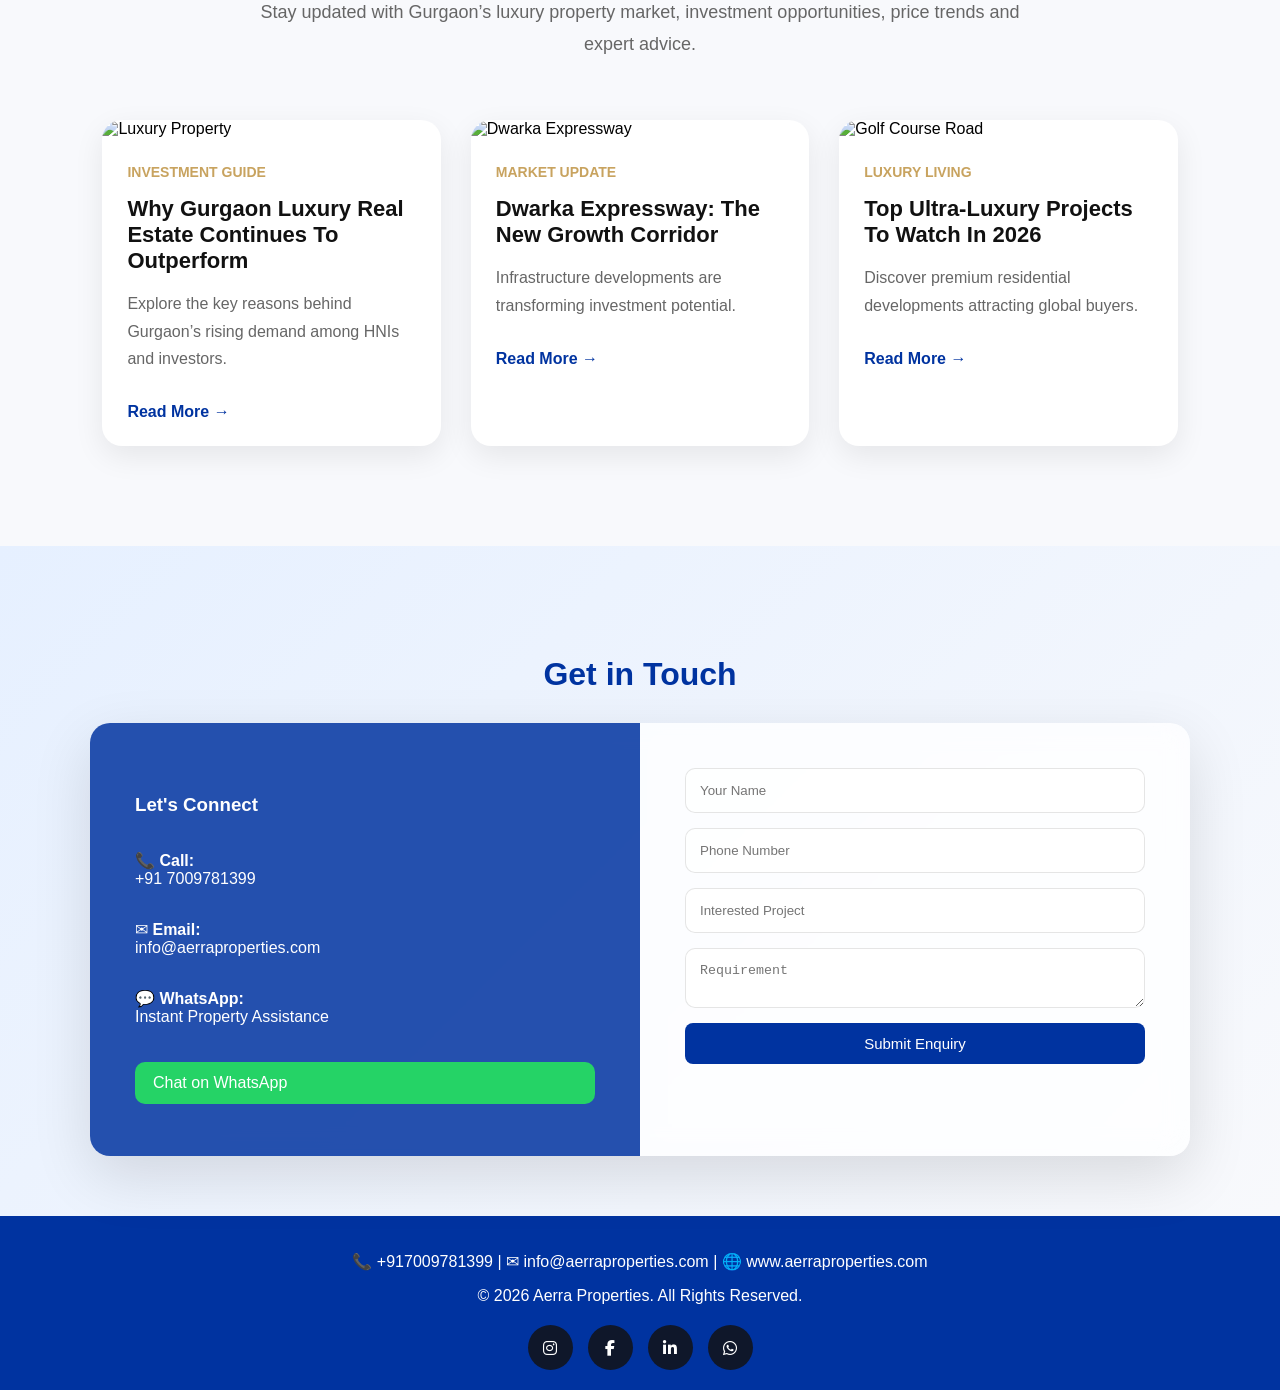
==== commit 1886118e: "Updated developer section" ====
--- a/index.html
+++ b/index.html
@@ -36,7 +36,7 @@
                 <a href="#projects">Projects</a>
                 <a href="#enquire">Enquire</a>
 
-                <a href="tel:+919988552240" class="call-btn">
+                <a href="tel:+917009781399" class="call-btn">
                     Call Now
                 </a>
 
@@ -63,7 +63,7 @@
                 Book Site Visit
             </a>
 
-            <a href="https://wa.me/919988552240" class="btn" target="_blank">
+            <a href="https://wa.me/917009781399" class="btn" target="_blank">
                 WhatsApp Us
             </a>
 
@@ -198,6 +198,22 @@
                     <h3>Signature Global Titanium SPR</h3>
                     <p><strong>Location:</strong> Sector 71, Gurgaon</p>
                     <p><strong>Developer:</strong> Signature Global</p>
+                    <p><strong>Starting Price:</strong> On Request</p>
+
+                    <button class="enquire-btn"
+                        onclick="document.getElementById('enquire').scrollIntoView({behavior:'smooth'})">
+                        Enquire Now
+                    </button>
+                </div>
+            </div>
+
+            <div class="card">
+                <img src="images/upcoming-simbol.jpeg" loading="lazy" alt="Simbol">
+
+                <div class="card-content">
+                    <h3>Prestige Gurgaon 92</h3>
+                    <p><strong>Location:</strong> Sector 62, Gurgaon</p>
+                    <p><strong>Developer:</strong> Prestige Group</p>
                     <p><strong>Starting Price:</strong> On Request</p>
 
                     <button class="enquire-btn"
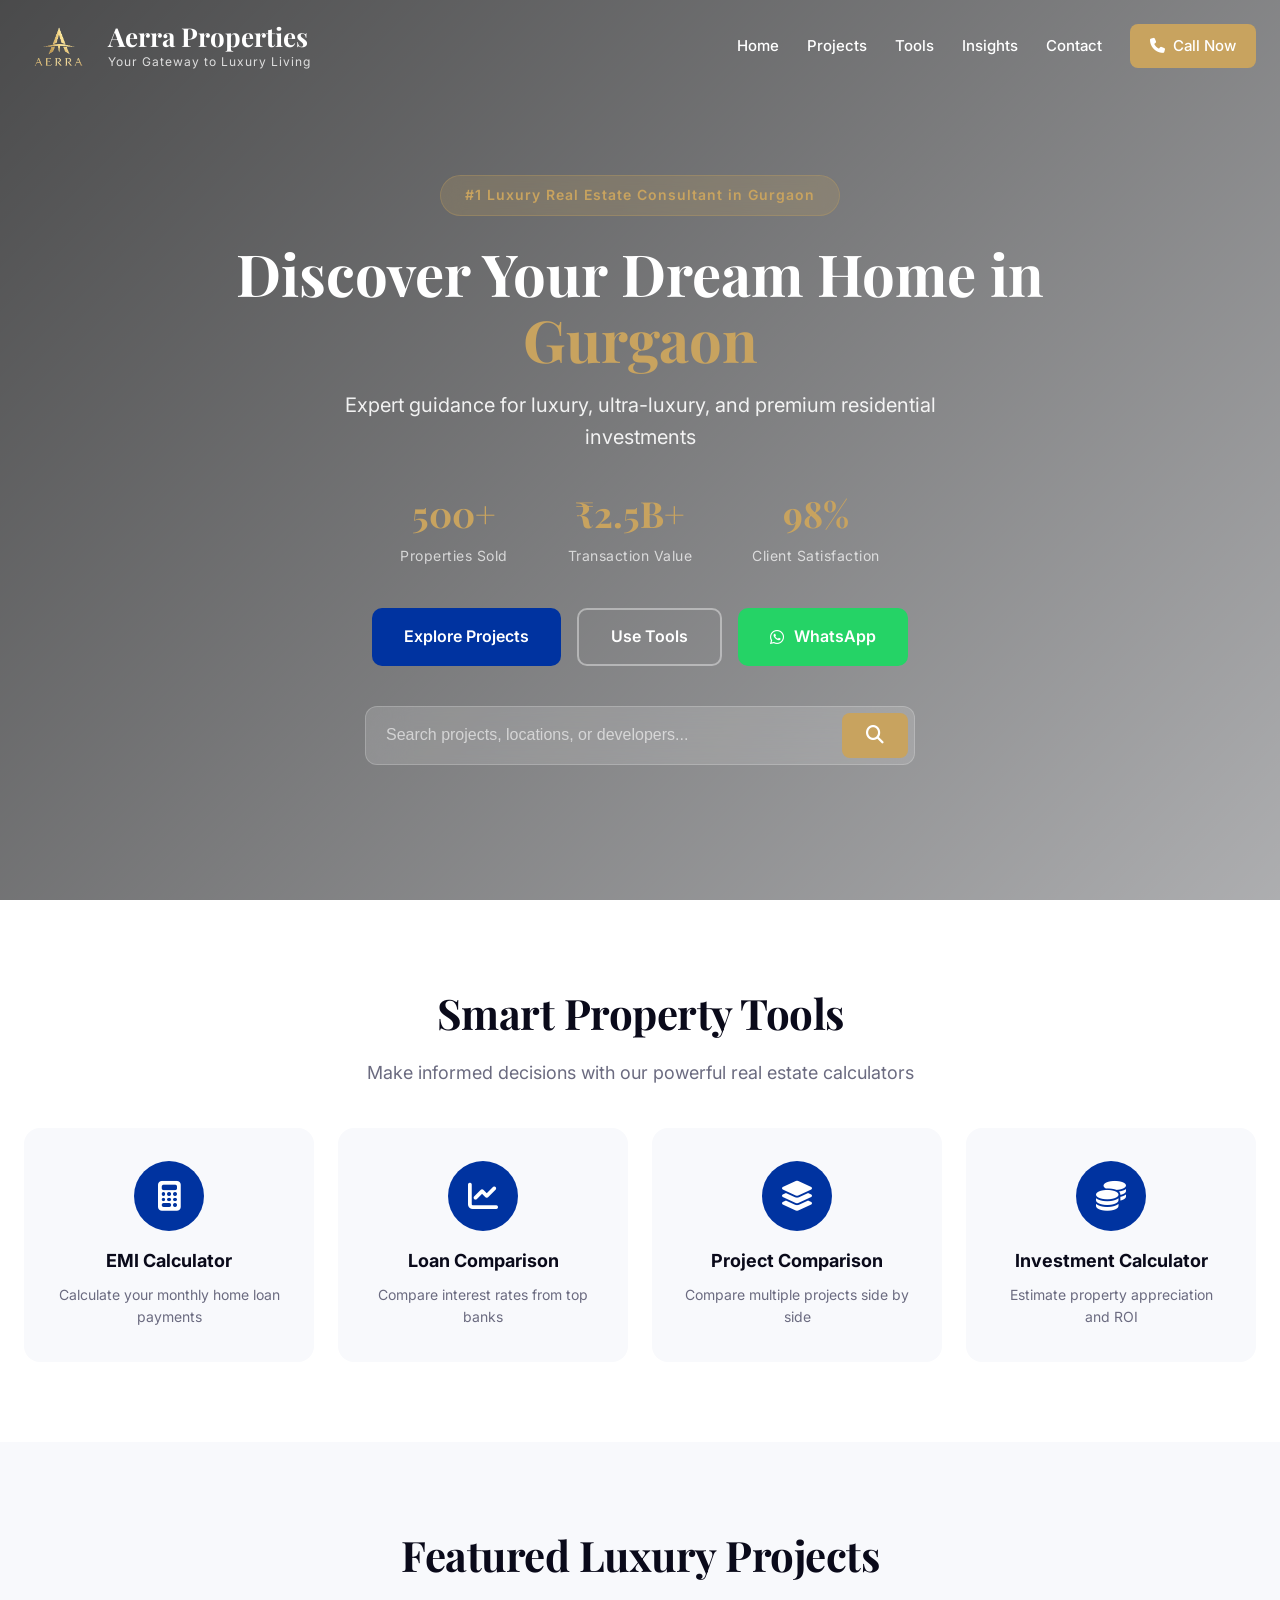
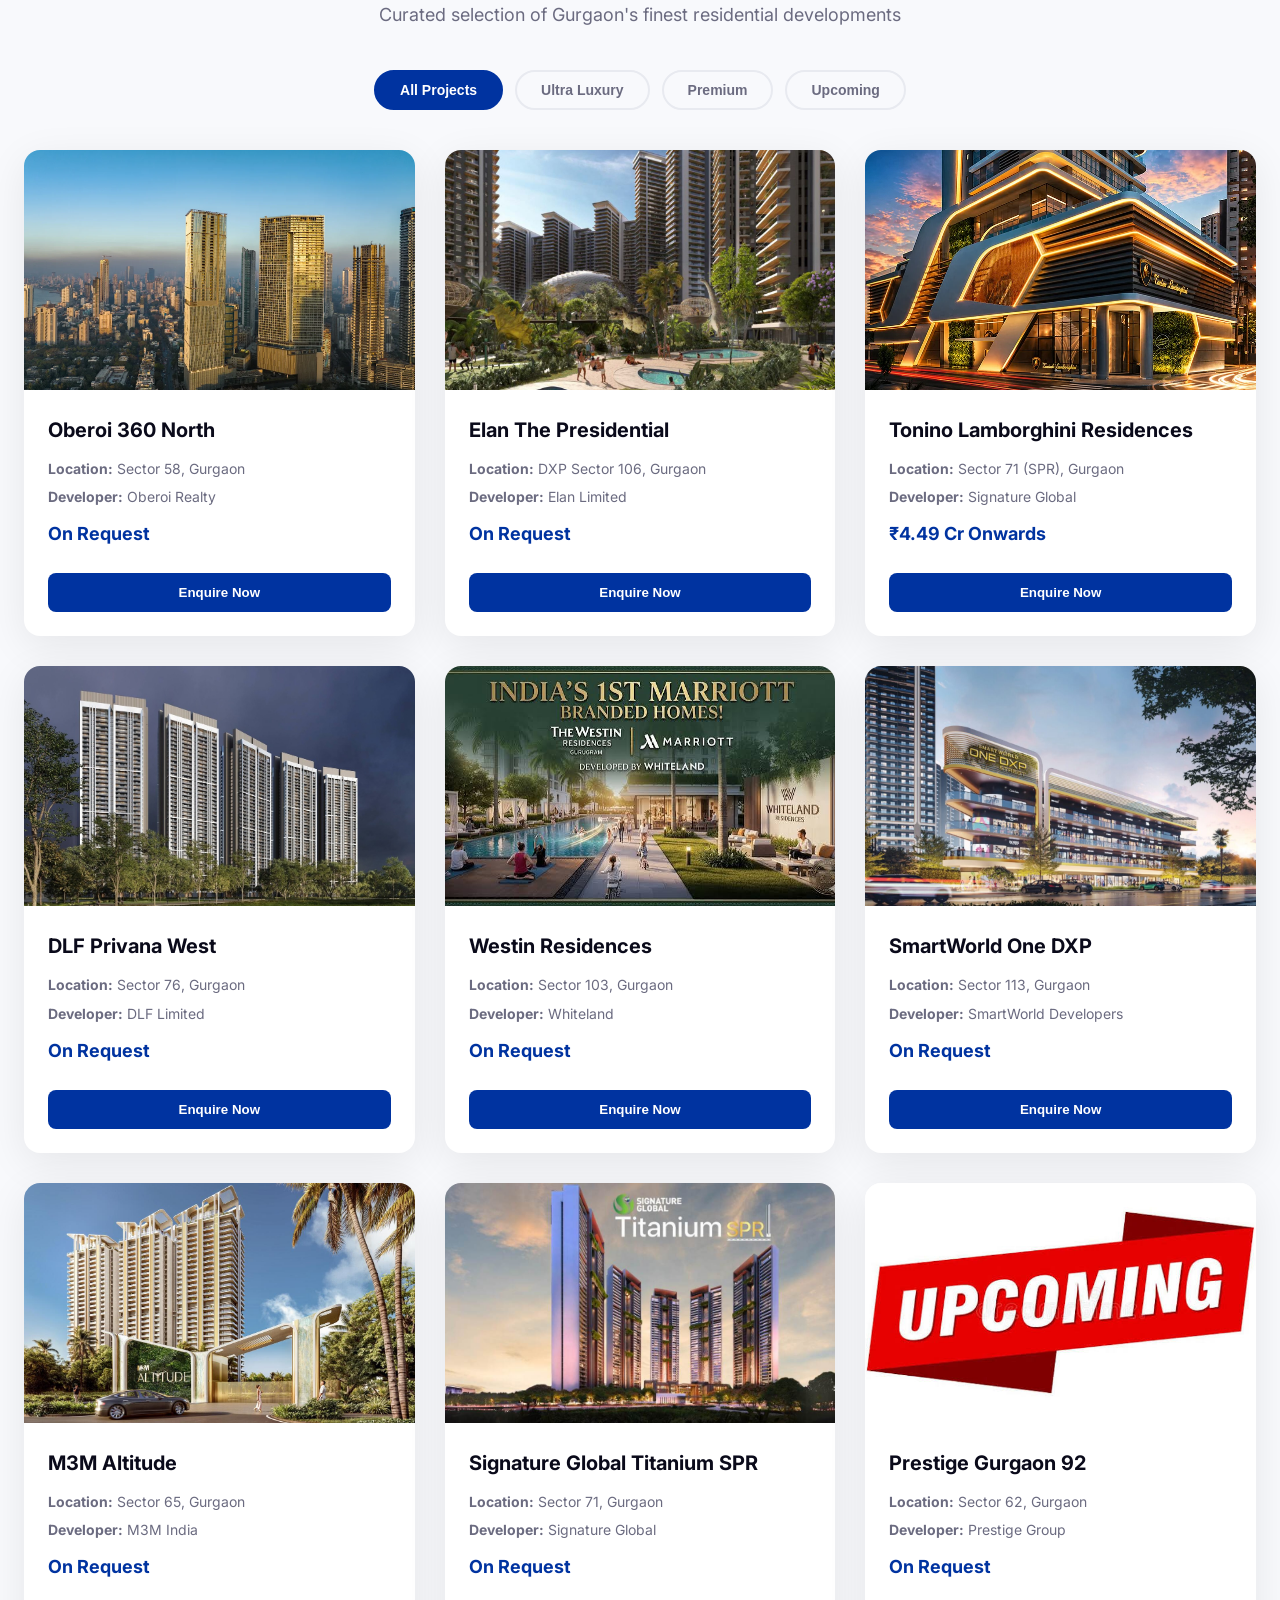
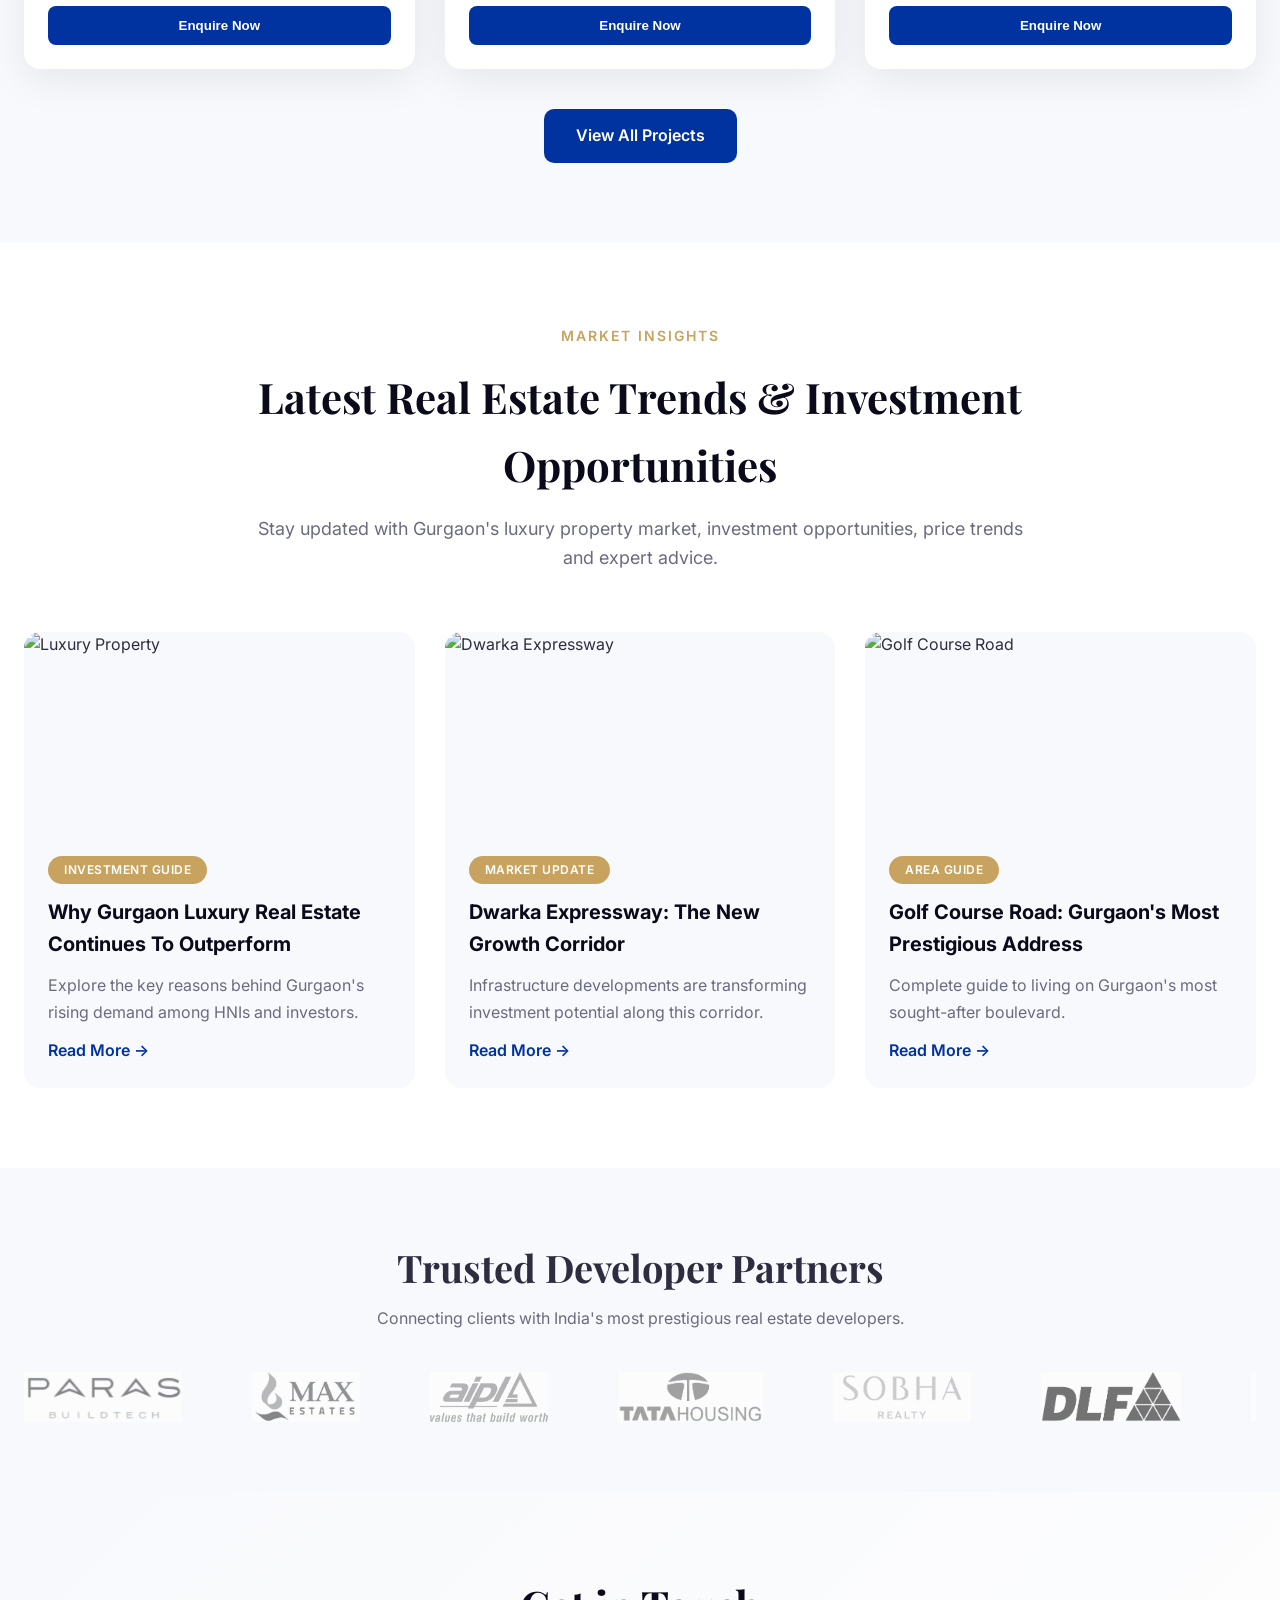
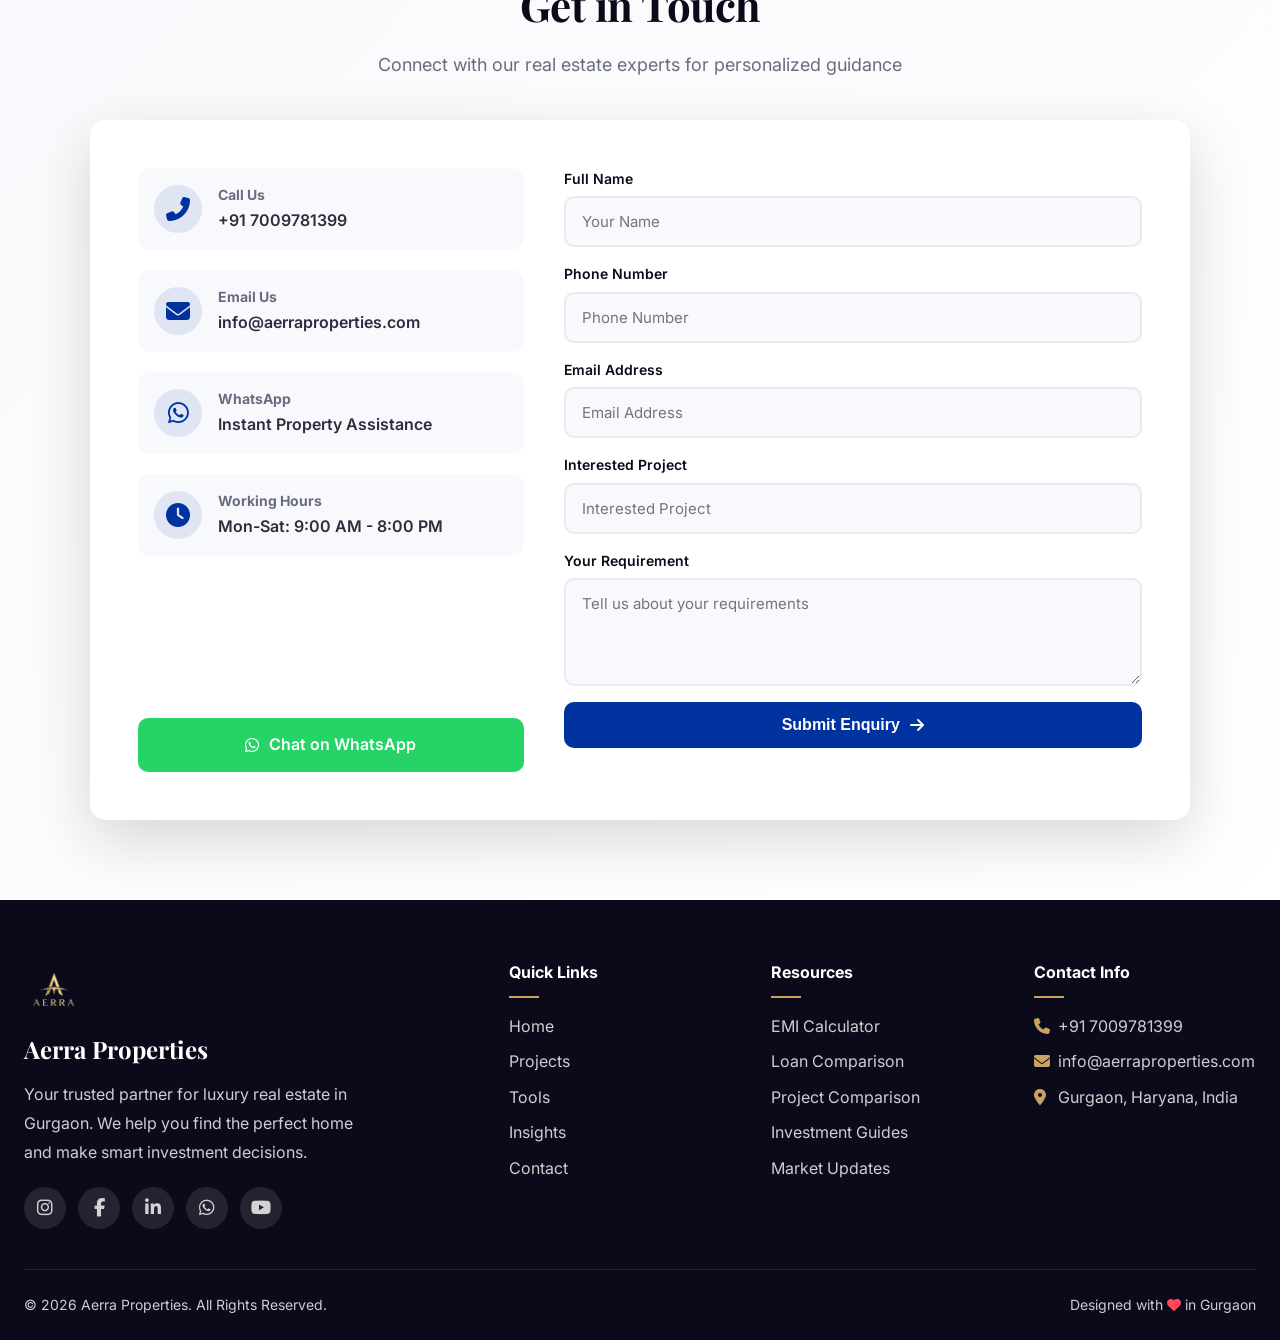
==== commit 025c763d: "Updated website with new features" ====
--- a/index.html
+++ b/index.html
@@ -3,449 +3,538 @@
 <head>
     <meta charset="UTF-8">
     <meta name="viewport" content="width=device-width, initial-scale=1.0">
-    <title>Aerra Properties | Gurgaon Real Estate Consultant</title>
+    <title>Aerra Properties | Gurgaon's Premier Real Estate Consultant</title>
+    
+    <!-- SEO Meta Tags -->
+    <meta name="description" content="Aerra Properties - Your trusted real estate consultant in Gurgaon. Explore luxury properties, investment opportunities, and expert market insights.">
+    <meta name="keywords" content="Gurgaon real estate, luxury properties, investment guides, property consultant, DLF, Oberoi, M3M">
+    <meta name="robots" content="index, follow">
+    <link rel="canonical" href="https://www.aerraproperties.com/">
+    
+    <!-- Open Graph Tags -->
+    <meta property="og:title" content="Aerra Properties | Gurgaon's Premier Real Estate Consultant">
+    <meta property="og:description" content="Your trusted partner for luxury real estate in Gurgaon. Expert guidance, premium properties, and investment insights.">
+    <meta property="og:image" content="https://www.aerraproperties.com/og-image.jpg">
+    <meta property="og:url" content="https://www.aerraproperties.com/">
+    <meta property="og:type" content="website">
+    
+    <!-- Schema Markup -->
+    <script type="application/ld+json">
+    {
+        "@context": "https://schema.org",
+        "@type": "RealEstateAgent",
+        "name": "Aerra Properties",
+        "address": {
+            "@type": "PostalAddress",
+            "addressLocality": "Gurgaon",
+            "addressRegion": "Haryana",
+            "addressCountry": "India"
+        },
+        "telephone": "+917009781399",
+        "email": "info@aerraproperties.com",
+        "url": "https://www.aerraproperties.com"
+    }
+    </script>
+
     <link rel="stylesheet" href="style.css">
     <link rel="stylesheet" href="https://cdnjs.cloudflare.com/ajax/libs/font-awesome/6.5.1/css/all.min.css">
-    <meta name="description" content="Aerra Properties - Gurgaon Luxury Real Estate Consultant">
+    <link href="https://fonts.googleapis.com/css2?family=Playfair+Display:wght@400;700&family=Inter:wght@300;400;600;700;800&display=swap" rel="stylesheet">
 </head>
-
-<body id="top">
-
-    <!-- Header -->
-    <header class="header">
-
+<body>
+
+    <!-- ==================== HEADER ==================== -->
+    <header class="header" id="header">
         <div class="header-container">
-
             <div class="brand">
-
-                <!-- LOGO UNCHANGED AS REQUESTED -->
-                <img src="lol.png"
-                     alt="Aerra Properties Logo"
-                     class="logo">
-
+                <img src="lol.png" alt="Aerra Properties Logo" class="logo">
                 <div class="brand-text">
                     <h1>Aerra Properties</h1>
                     <p>Your Gateway to Luxury Living</p>
                 </div>
-
-            </div>
-
-            <nav class="nav-menu">
-
-                <a href="#top">Home</a>
+            </div>
+
+            <nav class="nav-menu" id="navMenu">
+                <a href="#home">Home</a>
                 <a href="#projects">Projects</a>
-                <a href="#enquire">Enquire</a>
-
+                <a href="#tools">Tools</a>
+                <a href="#insights">Insights</a>
+                <a href="#enquire">Contact</a>
                 <a href="tel:+917009781399" class="call-btn">
-                    Call Now
+                    <i class="fas fa-phone"></i> Call Now
                 </a>
-
             </nav>
 
-        </div>
-
+            <button class="hamburger" id="hamburger" aria-label="Toggle navigation">
+                <span></span>
+                <span></span>
+                <span></span>
+            </button>
+        </div>
     </header>
 
-    <!-- Hero Section -->
-<section class="hero">
-
-    <div class="hero-content">
-
-        <h2>Discover Gurgaon's Finest Properties</h2>
-
-        <p>Luxury • Ultra-Luxury • Premium Residential Projects</p>
-
-        <div class="hero-buttons">
-
-            <a href="#projects" class="btn">Explore Projects</a>
-
-            <a href="#" class="btn" onclick="openModal(event)">
-                Book Site Visit
-            </a>
-
-            <a href="https://wa.me/917009781399" class="btn" target="_blank">
-                WhatsApp Us
-            </a>
-
-        </div>
-
-    </div>
-
-</section>
-
-    <!-- Featured Projects -->
+    <!-- ==================== HERO ==================== -->
+    <section class="hero" id="home">
+        <div class="hero-content">
+            <span class="hero-badge">#1 Luxury Real Estate Consultant in Gurgaon</span>
+            <h2>Discover Your Dream Home in <span class="highlight">Gurgaon</span></h2>
+            <p>Expert guidance for luxury, ultra-luxury, and premium residential investments</p>
+            
+            <div class="hero-stats">
+                <div class="stat">
+                    <span class="stat-number">500+</span>
+                    <span class="stat-label">Properties Sold</span>
+                </div>
+                <div class="stat">
+                    <span class="stat-number">₹2.5B+</span>
+                    <span class="stat-label">Transaction Value</span>
+                </div>
+                <div class="stat">
+                    <span class="stat-number">98%</span>
+                    <span class="stat-label">Client Satisfaction</span>
+                </div>
+            </div>
+
+            <div class="hero-buttons">
+                <a href="#projects" class="btn btn-primary">Explore Projects</a>
+                <a href="#tools" class="btn btn-secondary">Use Tools</a>
+                <a href="https://wa.me/917009781399" class="btn btn-whatsapp" target="_blank">
+                    <i class="fab fa-whatsapp"></i> WhatsApp
+                </a>
+            </div>
+
+            <div class="search-quick">
+                <input type="text" placeholder="Search projects, locations, or developers..." id="searchInput">
+                <button onclick="searchProperties()"><i class="fas fa-search"></i></button>
+            </div>
+        </div>
+    </section>
+
+    <!-- ==================== QUICK TOOLS BAR ==================== -->
+    <section class="quick-tools" id="tools">
+        <div class="container">
+            <h2 class="section-title">Smart Property Tools</h2>
+            <p class="section-subtitle">Make informed decisions with our powerful real estate calculators</p>
+            
+            <div class="tools-grid">
+                <a href="emi-calculator.html" class="tool-card">
+                    <div class="tool-icon"><i class="fas fa-calculator"></i></div>
+                    <h3>EMI Calculator</h3>
+                    <p>Calculate your monthly home loan payments</p>
+                </a>
+                
+                <a href="#" class="tool-card">
+                    <div class="tool-icon"><i class="fas fa-chart-line"></i></div>
+                    <h3>Loan Comparison</h3>
+                    <p>Compare interest rates from top banks</p>
+                </a>
+                
+                <a href="#" class="tool-card">
+                    <div class="tool-icon"><i class="fas fa-layer-group"></i></div>
+                    <h3>Project Comparison</h3>
+                    <p>Compare multiple projects side by side</p>
+                </a>
+                
+                <a href="#" class="tool-card">
+                    <div class="tool-icon"><i class="fas fa-coins"></i></div>
+                    <h3>Investment Calculator</h3>
+                    <p>Estimate property appreciation and ROI</p>
+                </a>
+            </div>
+        </div>
+    </section>
+
+    <!-- ==================== FEATURED PROJECTS ==================== -->
     <section id="projects">
-        <h2 class="section-title">Featured Projects</h2>
-
-        <div class="grid">
-
-            <div class="card">
-                <img src="images/360_west.png" loading="lazy" alt="DLF Privana North">
-
-                <div class="card-content">
-                    <h3>Oberoi 360 North - Gurgaon</h3>
-                    <p><strong>Location:</strong> Sector 58, Gurgaon</p>
-                    <p><strong>Developer:</strong> Oberoi Realty</p>
-                    <p><strong>Starting Price:</strong> On Request</p>
-
-                    <button class="enquire-btn"
-                        onclick="document.getElementById('enquire').scrollIntoView({behavior:'smooth'})">
-                        Enquire Now
+        <div class="container">
+            <h2 class="section-title">Featured Luxury Projects</h2>
+            <p class="section-subtitle">Curated selection of Gurgaon's finest residential developments</p>
+
+            <div class="project-filters">
+                <button class="filter-btn active" data-filter="all">All Projects</button>
+                <button class="filter-btn" data-filter="luxury">Ultra Luxury</button>
+                <button class="filter-btn" data-filter="premium">Premium</button>
+                <button class="filter-btn" data-filter="upcoming">Upcoming</button>
+            </div>
+
+            <!-- PROJECTS WILL BE SHOWN HERE -->
+            <div class="grid" id="projectGrid">
+                <!-- PROJECT 1 -->
+                <div class="card" data-category="luxury">
+                    <img src="images/360_west.png" loading="lazy" alt="Oberoi 360 North">
+                    <div class="card-content">
+                        <h3>Oberoi 360 North</h3>
+                        <p><strong>Location:</strong> Sector 58, Gurgaon</p>
+                        <p><strong>Developer:</strong> Oberoi Realty</p>
+                        <div class="price">On Request</div>
+                        <button class="enquire-btn" onclick="document.getElementById('enquire').scrollIntoView({behavior:'smooth'})">
+                            Enquire Now
+                        </button>
+                    </div>
+                </div>
+
+                <!-- PROJECT 2 -->
+                <div class="card" data-category="luxury">
+                    <img src="images/elan-the-presidential.jpg" loading="lazy" alt="Elan The Presidential">
+                    <div class="card-content">
+                        <h3>Elan The Presidential</h3>
+                        <p><strong>Location:</strong> DXP Sector 106, Gurgaon</p>
+                        <p><strong>Developer:</strong> Elan Limited</p>
+                        <div class="price">On Request</div>
+                        <button class="enquire-btn" onclick="document.getElementById('enquire').scrollIntoView({behavior:'smooth'})">
+                            Enquire Now
+                        </button>
+                    </div>
+                </div>
+
+                <!-- PROJECT 3 -->
+                <div class="card" data-category="luxury">
+                    <img src="images/tonino-lambo.png" loading="lazy" alt="Tonino Lamborghini Residences">
+                    <div class="card-content">
+                        <h3>Tonino Lamborghini Residences</h3>
+                        <p><strong>Location:</strong> Sector 71 (SPR), Gurgaon</p>
+                        <p><strong>Developer:</strong> Signature Global</p>
+                        <div class="price">₹4.49 Cr Onwards</div>
+                        <button class="enquire-btn" onclick="document.getElementById('enquire').scrollIntoView({behavior:'smooth'})">
+                            Enquire Now
+                        </button>
+                    </div>
+                </div>
+
+                <!-- PROJECT 4 -->
+                <div class="card" data-category="premium">
+                    <img src="images/dlf-privana-west.jpg" loading="lazy" alt="DLF Privana West">
+                    <div class="card-content">
+                        <h3>DLF Privana West</h3>
+                        <p><strong>Location:</strong> Sector 76, Gurgaon</p>
+                        <p><strong>Developer:</strong> DLF Limited</p>
+                        <div class="price">On Request</div>
+                        <button class="enquire-btn" onclick="document.getElementById('enquire').scrollIntoView({behavior:'smooth'})">
+                            Enquire Now
+                        </button>
+                    </div>
+                </div>
+
+                <!-- PROJECT 5 -->
+                <div class="card" data-category="premium">
+                    <img src="images/westin-residences.jpeg" loading="lazy" alt="Westin Residences">
+                    <div class="card-content">
+                        <h3>Westin Residences</h3>
+                        <p><strong>Location:</strong> Sector 103, Gurgaon</p>
+                        <p><strong>Developer:</strong> Whiteland</p>
+                        <div class="price">On Request</div>
+                        <button class="enquire-btn" onclick="document.getElementById('enquire').scrollIntoView({behavior:'smooth'})">
+                            Enquire Now
+                        </button>
+                    </div>
+                </div>
+
+                <!-- PROJECT 6 -->
+                <div class="card" data-category="premium">
+                    <img src="images/smart-world-one-dxp.jpg" loading="lazy" alt="SmartWorld One DXP">
+                    <div class="card-content">
+                        <h3>SmartWorld One DXP</h3>
+                        <p><strong>Location:</strong> Sector 113, Gurgaon</p>
+                        <p><strong>Developer:</strong> SmartWorld Developers</p>
+                        <div class="price">On Request</div>
+                        <button class="enquire-btn" onclick="document.getElementById('enquire').scrollIntoView({behavior:'smooth'})">
+                            Enquire Now
+                        </button>
+                    </div>
+                </div>
+
+                <!-- PROJECT 7 -->
+                <div class="card" data-category="premium">
+                    <img src="images/m3m-altitude.jpg" loading="lazy" alt="M3M Altitude">
+                    <div class="card-content">
+                        <h3>M3M Altitude</h3>
+                        <p><strong>Location:</strong> Sector 65, Gurgaon</p>
+                        <p><strong>Developer:</strong> M3M India</p>
+                        <div class="price">On Request</div>
+                        <button class="enquire-btn" onclick="document.getElementById('enquire').scrollIntoView({behavior:'smooth'})">
+                            Enquire Now
+                        </button>
+                    </div>
+                </div>
+
+                <!-- PROJECT 8 -->
+                <div class="card" data-category="premium">
+                    <img src="images/signature-titanium.jpg" loading="lazy" alt="Signature Global Titanium SPR">
+                    <div class="card-content">
+                        <h3>Signature Global Titanium SPR</h3>
+                        <p><strong>Location:</strong> Sector 71, Gurgaon</p>
+                        <p><strong>Developer:</strong> Signature Global</p>
+                        <div class="price">On Request</div>
+                        <button class="enquire-btn" onclick="document.getElementById('enquire').scrollIntoView({behavior:'smooth'})">
+                            Enquire Now
+                        </button>
+                    </div>
+                </div>
+
+                <!-- PROJECT 9 -->
+                <div class="card" data-category="upcoming">
+                    <img src="images/upcoming-simbol.jpeg" loading="lazy" alt="Prestige Gurgaon 92">
+                    <div class="card-content">
+                        <h3>Prestige Gurgaon 92</h3>
+                        <p><strong>Location:</strong> Sector 62, Gurgaon</p>
+                        <p><strong>Developer:</strong> Prestige Group</p>
+                        <div class="price">On Request</div>
+                        <button class="enquire-btn" onclick="document.getElementById('enquire').scrollIntoView({behavior:'smooth'})">
+                            Enquire Now
+                        </button>
+                    </div>
+                </div>
+            </div>
+
+            <div class="text-center" style="margin-top: 40px;">
+                <a href="#" class="btn btn-primary">View All Projects</a>
+            </div>
+        </div>
+    </section>
+
+    <!-- ==================== MARKET INSIGHTS ==================== -->
+    <section class="market-insights" id="insights">
+        <div class="container">
+            <div class="section-heading">
+                <span>Market Insights</span>
+                <h2>Latest Real Estate Trends & Investment Opportunities</h2>
+                <p>Stay updated with Gurgaon's luxury property market, investment opportunities, price trends and expert advice.</p>
+            </div>
+
+            <div class="insights-grid">
+                <div class="insight-card">
+                    <img src="https://images.unsplash.com/photo-1560518883-ce09059eeffa?w=1200" loading="lazy" alt="Luxury Property">
+                    <div class="insight-content">
+                        <span class="category">Investment Guide</span>
+                        <h3>Why Gurgaon Luxury Real Estate Continues To Outperform</h3>
+                        <p>Explore the key reasons behind Gurgaon's rising demand among HNIs and investors.</p>
+                        <a href="#">Read More →</a>
+                    </div>
+                </div>
+
+                <div class="insight-card">
+                    <img src="https://images.unsplash.com/photo-1486406146926-c627a92ad1ab?w=1200" loading="lazy" alt="Dwarka Expressway">
+                    <div class="insight-content">
+                        <span class="category">Market Update</span>
+                        <h3>Dwarka Expressway: The New Growth Corridor</h3>
+                        <p>Infrastructure developments are transforming investment potential along this corridor.</p>
+                        <a href="#">Read More →</a>
+                    </div>
+                </div>
+
+                <div class="insight-card">
+                    <img src="https://images.unsplash.com/photo-1460317442991-0ec209397118?w=1200" loading="lazy" alt="Golf Course Road">
+                    <div class="insight-content">
+                        <span class="category">Area Guide</span>
+                        <h3>Golf Course Road: Gurgaon's Most Prestigious Address</h3>
+                        <p>Complete guide to living on Gurgaon's most sought-after boulevard.</p>
+                        <a href="#">Read More →</a>
+                    </div>
+                </div>
+            </div>
+        </div>
+    </section>
+
+    <!-- ==================== DEVELOPER PARTNERS ==================== -->
+    <section class="developer-partners">
+        <div class="container">
+            <h2>Trusted Developer Partners</h2>
+            <p>Connecting clients with India's most prestigious real estate developers.</p>
+
+            <div class="logo-slider">
+                <div class="logo-track">
+                    <img src="images/logos/paras.png" alt="Paras" onerror="this.style.display='none'">
+                    <img src="images/logos/max.jpg" alt="Max" onerror="this.style.display='none'">
+                    <img src="images/logos/aipl.png" alt="Aipl" onerror="this.style.display='none'">
+                    <img src="images/logos/tata.png" alt="Tata" onerror="this.style.display='none'">
+                    <img src="images/logos/sobha.jpg" alt="Sobha" onerror="this.style.display='none'">
+                    <img src="images/logos/dlf.png" alt="DLF" onerror="this.style.display='none'">
+                    <img src="images/logos/godrej.png" alt="Godrej" onerror="this.style.display='none'">
+                    <img src="images/logos/elan.png" alt="Elan" onerror="this.style.display='none'">
+                    <img src="images/logos/central-park.png" alt="Central Park" onerror="this.style.display='none'">
+                    <img src="images/logos/smartworld.png" alt="Smartworld" onerror="this.style.display='none'">
+                    <img src="images/logos/adani.png" alt="Adani Realty" onerror="this.style.display='none'">
+                    <img src="images/logos/oberoi.png" alt="Oberoi" onerror="this.style.display='none'">
+                    <img src="images/logos/birla.jpg" alt="Birla" onerror="this.style.display='none'">
+                    <img src="images/logos/emaar.png" alt="Emaar" onerror="this.style.display='none'">
+                    <img src="images/logos/trevoc.png" alt="Trevoc" onerror="this.style.display='none'">
+                    <img src="images/logos/signature-global.png" alt="Signature Global" onerror="this.style.display='none'">
+                    <img src="images/logos/whiteland.png" alt="Whiteland" onerror="this.style.display='none'">
+                    <img src="images/logos/m3m.png" alt="M3M" onerror="this.style.display='none'">
+                    <img src="images/logos/experion.png" alt="Experion" onerror="this.style.display='none'">
+                    <img src="images/logos/ashiana.png" alt="Ashiana" onerror="this.style.display='none'">
+                </div>
+            </div>
+        </div>
+    </section>
+
+    <!-- ==================== ENQUIRY SECTION ==================== -->
+    <section class="contact-section" id="enquire">
+        <div class="container">
+            <h2 class="section-title">Get in Touch</h2>
+            <p class="section-subtitle">Connect with our real estate experts for personalized guidance</p>
+
+            <div class="contact-wrapper">
+                <div class="contact-info">
+                    <div class="info-card">
+                        <i class="fas fa-phone-alt"></i>
+                        <div>
+                            <h4>Call Us</h4>
+                            <p><a href="tel:+917009781399">+91 7009781399</a></p>
+                        </div>
+                    </div>
+                    <div class="info-card">
+                        <i class="fas fa-envelope"></i>
+                        <div>
+                            <h4>Email Us</h4>
+                            <p><a href="mailto:info@aerraproperties.com">info@aerraproperties.com</a></p>
+                        </div>
+                    </div>
+                    <div class="info-card">
+                        <i class="fab fa-whatsapp"></i>
+                        <div>
+                            <h4>WhatsApp</h4>
+                            <p><a href="https://wa.me/917009781399">Instant Property Assistance</a></p>
+                        </div>
+                    </div>
+                    <div class="info-card">
+                        <i class="fas fa-clock"></i>
+                        <div>
+                            <h4>Working Hours</h4>
+                            <p>Mon-Sat: 9:00 AM - 8:00 PM</p>
+                        </div>
+                    </div>
+
+                    <a href="https://wa.me/917009781399" target="_blank" class="whatsapp-btn">
+                        <i class="fab fa-whatsapp"></i> Chat on WhatsApp
+                    </a>
+                </div>
+
+                <form id="leadForm" class="contact-form">
+                    <div class="form-group">
+                        <label for="name">Full Name</label>
+                        <input type="text" id="name" placeholder="Your Name" required>
+                    </div>
+                    <div class="form-group">
+                        <label for="phone">Phone Number</label>
+                        <input type="tel" id="phone" placeholder="Phone Number" required>
+                    </div>
+                    <div class="form-group">
+                        <label for="email">Email Address</label>
+                        <input type="email" id="email" placeholder="Email Address">
+                    </div>
+                    <div class="form-group">
+                        <label for="project">Interested Project</label>
+                        <input type="text" id="project" placeholder="Interested Project" required>
+                    </div>
+                    <div class="form-group">
+                        <label for="requirement">Your Requirement</label>
+                        <textarea id="requirement" placeholder="Tell us about your requirements" rows="4" required></textarea>
+                    </div>
+                    <button type="submit" class="btn-submit">
+                        <span>Submit Enquiry</span>
+                        <i class="fas fa-arrow-right"></i>
                     </button>
-                </div>
-            </div>
-
-            <div class="card">
-                <img src="images/elan-the-presidential.jpg" loading="lazy" alt="Elan The Presidential">
-
-                <div class="card-content">
-                    <h3>Elan The Presidential</h3>
-                    <p><strong>Location:</strong> DXP Sector 106, Gurgaon</p>
-                    <p><strong>Developer:</strong> Elan Limited</p>
-                    <p><strong>Starting Price:</strong> On Request</p>
-
-                    <button class="enquire-btn"
-                        onclick="document.getElementById('enquire').scrollIntoView({behavior:'smooth'})">
-                        Enquire Now
-                    </button>
-                </div>
-            </div>
-
-<div class="card">
-                <img src="images/tonino-lambo.png" loading="lazy" alt="Tonino Lamborghini Residences">
-
-                <div class="card-content">
-                    <h3>Tonino Lamborghini Residences</h3>
-                    <p><strong>Location:</strong> Sector 71 (SPR), Gurgaon</p>
-                    <p><strong>Developer:</strong> Signature Global</p>
-                    <p><strong>Starting Price:</strong> 4.49 Cr Onwards</p>
-
-                    <button class="enquire-btn"
-                        onclick="document.getElementById('enquire').scrollIntoView({behavior:'smooth'})">
-                        Enquire Now
-                    </button>
-                </div>
-            </div>
-
-            <div class="card">
-                <img src="images/dlf-privana-west.jpg" loading="lazy" alt="DLF Privana West">
-
-                <div class="card-content">
-                    <h3>DLF Privana West</h3>
-                    <p><strong>Location:</strong> Sector 76, Gurgaon</p>
-                    <p><strong>Developer:</strong> DLF Limited</p>
-                    <p><strong>Starting Price:</strong> On Request</p>
-
-                    <button class="enquire-btn"
-                        onclick="document.getElementById('enquire').scrollIntoView({behavior:'smooth'})">
-                        Enquire Now
-                    </button>
-                </div>
-            </div>
-
-            <div class="card">
-                <img src="images/westin-residences.jpeg" loading="lazy" alt="Westin Residences">
-
-                <div class="card-content">
-                    <h3>Westin Residences</h3>
-                    <p><strong>Location:</strong> Sector 103, Gurgaon</p>
-                    <p><strong>Developer:</strong> Whiteland</p>
-                    <p><strong>Starting Price:</strong> On Request</p>
-
-                    <button class="enquire-btn"
-                        onclick="document.getElementById('enquire').scrollIntoView({behavior:'smooth'})">
-                        Enquire Now
-                    </button>
-                </div>
-            </div>
-
-            <div class="card">
-                <img src="images/smart-world-one-dxp.jpg" loading="lazy" alt="SmartWorld One DXP">
-
-                <div class="card-content">
-                    <h3>SmartWorld One DXP</h3>
-                    <p><strong>Location:</strong> Sector 113, Gurgaon</p>
-                    <p><strong>Developer:</strong> SmartWorld Developers</p>
-                    <p><strong>Starting Price:</strong> On Request</p>
-
-                    <button class="enquire-btn"
-                        onclick="document.getElementById('enquire').scrollIntoView({behavior:'smooth'})">
-                        Enquire Now
-                    </button>
-                </div>
-            </div>
-
-            <div class="card">
-                <img src="images/m3m-altitude.jpg" loading="lazy" alt="M3M Altitude">
-
-                <div class="card-content">
-                    <h3>M3M Altitude</h3>
-                    <p><strong>Location:</strong> Sector 65, Gurgaon</p>
-                    <p><strong>Developer:</strong> M3M India</p>
-                    <p><strong>Starting Price:</strong> On Request</p>
-
-                    <button class="enquire-btn"
-                        onclick="document.getElementById('enquire').scrollIntoView({behavior:'smooth'})">
-                        Enquire Now
-                    </button>
-                </div>
-            </div>
-
-            <div class="card">
-                <img src="images/signature-titanium.jpg" loading="lazy" alt="Signature Global Titanium SPR">
-
-                <div class="card-content">
-                    <h3>Signature Global Titanium SPR</h3>
-                    <p><strong>Location:</strong> Sector 71, Gurgaon</p>
-                    <p><strong>Developer:</strong> Signature Global</p>
-                    <p><strong>Starting Price:</strong> On Request</p>
-
-                    <button class="enquire-btn"
-                        onclick="document.getElementById('enquire').scrollIntoView({behavior:'smooth'})">
-                        Enquire Now
-                    </button>
-                </div>
-            </div>
-
-            <div class="card">
-                <img src="images/upcoming-simbol.jpeg" loading="lazy" alt="Simbol">
-
-                <div class="card-content">
-                    <h3>Prestige Gurgaon 92</h3>
-                    <p><strong>Location:</strong> Sector 62, Gurgaon</p>
-                    <p><strong>Developer:</strong> Prestige Group</p>
-                    <p><strong>Starting Price:</strong> On Request</p>
-
-                    <button class="enquire-btn"
-                        onclick="document.getElementById('enquire').scrollIntoView({behavior:'smooth'})">
-                        Enquire Now
-                    </button>
-                </div>
-            </div>
-
+                    <p id="message" class="form-message"></p>
+                </form>
+            </div>
         </div>
     </section>
 
-<section class="developer-partners">
-    <div class="container">
-        <h2>Trusted Developer Partners</h2>
-        <p>Connecting clients with India's most prestigious real estate developers.</p>
-
-        <div class="logo-slider">
-            <div class="logo-track">
-
-                <!-- First Set -->
-                <img src="images/logos/paras.png" alt="Paras">
-                <img src="images/logos/max.jpg" alt="Max">
-                <img src="images/logos/aipl.png" alt="Aipl">
-                <img src="images/logos/tata.png" alt="Tata">
-                <img src="images/logos/sobha.jpg" alt="Sobha">
-                <img src="images/logos/dlf.png" alt="DLF">
-                <img src="images/logos/godrej.png" alt="Godrej">
-                <img src="images/logos/elan.png" alt="Elan">
-                <img src="images/logos/central-park.png" alt="Central Park">
-                <img src="images/logos/smartworld.png" alt="Smartworld">
-                <img src="images/logos/adani.png" alt="Adani Realty">
-                <img src="images/logos/oberoi.png" alt="Oberoi">
-                <img src="images/logos/birla.jpg" alt="Birla">
-                <img src="images/logos/emaar.png" alt="Emaar">
-                <img src="images/logos/trevoc.png" alt="Trevoc">
-                <img src="images/logos/signature-global.png" alt="Signature Global">
-                <img src="images/logos/whiteland.png" alt="Whiteland">
-                <img src="images/logos/m3m.png" alt="M3M">
-                <img src="images/logos/experion.png" alt="Experion">
-                <img src="images/logos/ashiana.png" alt="Ashiana">
+    <!-- ==================== FOOTER ==================== -->
+    <footer>
+        <div class="footer-container">
+            <div class="footer-grid">
+                <div class="footer-brand">
+                    <img src="lol.png" alt="Aerra Properties" class="footer-logo">
+                    <h3>Aerra Properties</h3>
+                    <p>Your trusted partner for luxury real estate in Gurgaon. We help you find the perfect home and make smart investment decisions.</p>
+                    <div class="social-links">
+                        <a href="https://www.instagram.com/aerra_properties" target="_blank"><i class="fab fa-instagram"></i></a>
+                        <a href="https://www.facebook.com/aerraproperties" target="_blank"><i class="fab fa-facebook-f"></i></a>
+                        <a href="https://www.linkedin.com/company/aerraproperties" target="_blank"><i class="fab fa-linkedin-in"></i></a>
+                        <a href="https://wa.me/917009781399" target="_blank"><i class="fab fa-whatsapp"></i></a>
+                        <a href="#" target="_blank"><i class="fab fa-youtube"></i></a>
+                    </div>
+                </div>
+
+                <div class="footer-links">
+                    <h4>Quick Links</h4>
+                    <ul>
+                        <li><a href="#home">Home</a></li>
+                        <li><a href="#projects">Projects</a></li>
+                        <li><a href="#tools">Tools</a></li>
+                        <li><a href="#insights">Insights</a></li>
+                        <li><a href="#enquire">Contact</a></li>
+                    </ul>
+                </div>
+
+                <div class="footer-links">
+                    <h4>Resources</h4>
+                    <ul>
+                        <li><a href="emi-calculator.html">EMI Calculator</a></li>
+                        <li><a href="#">Loan Comparison</a></li>
+                        <li><a href="#">Project Comparison</a></li>
+                        <li><a href="#">Investment Guides</a></li>
+                        <li><a href="#">Market Updates</a></li>
+                    </ul>
+                </div>
+
+                <div class="footer-links">
+                    <h4>Contact Info</h4>
+                    <ul>
+                        <li><i class="fas fa-phone"></i> <a href="tel:+917009781399">+91 7009781399</a></li>
+                        <li><i class="fas fa-envelope"></i> <a href="mailto:info@aerraproperties.com">info@aerraproperties.com</a></li>
+                        <li><i class="fas fa-map-marker-alt"></i> Gurgaon, Haryana, India</li>
+                    </ul>
+                </div>
+            </div>
+
+            <div class="footer-bottom">
+                <p>&copy; 2026 Aerra Properties. All Rights Reserved.</p>
+                <p>Designed with <i class="fas fa-heart" style="color: #ff4757;"></i> in Gurgaon</p>
+            </div>
+        </div>
+    </footer>
+
+    <!-- Scroll to Top Button -->
+    <button id="scrollTop" class="scroll-top" aria-label="Scroll to top">
+        <i class="fas fa-chevron-up"></i>
+    </button>
+
+    <script src="script.js"></script>
+    
+    <!-- FILTER FUNCTIONALITY -->
+    <script>
+    // Project filter functionality
+    document.addEventListener('DOMContentLoaded', function() {
+        const filterButtons = document.querySelectorAll('.filter-btn');
+        const projectCards = document.querySelectorAll('.card');
+        
+        filterButtons.forEach(button => {
+            button.addEventListener('click', function() {
+                // Remove active class from all buttons
+                filterButtons.forEach(btn => btn.classList.remove('active'));
+                // Add active class to clicked button
+                this.classList.add('active');
                 
-
-                <!-- Duplicate for Infinite Scroll -->
-                <img src="images/logos/paras.png" alt="Paras">
-                <img src="images/logos/max.jpg" alt="Max">
-                <img src="images/logos/aipl.png" alt="Aipl">
-                <img src="images/logos/tata.png" alt="Tata">
-                <img src="images/logos/sobha.jpg" alt="Sobha">
-                <img src="images/logos/dlf.png" alt="DLF">
-                <img src="images/logos/godrej.png" alt="Godrej">
-                <img src="images/logos/elan.png" alt="Elan">
-                <img src="images/logos/central-park.png" alt="Central Park">
-                <img src="images/logos/smartworld.png" alt="Smartworld">
-                <img src="images/logos/adani.png" alt="Adani Realty">
-                <img src="images/logos/oberoi.png" alt="Oberoi">
-                <img src="images/logos/birla.jpg" alt="Birla">
-                <img src="images/logos/emaar.png" alt="Emaar">
-                <img src="images/logos/trevoc.png" alt="Trevoc">
-                <img src="images/logos/signature-global.png" alt="Signature Global">
-                <img src="images/logos/whiteland.png" alt="Whiteland">
-                <img src="images/logos/m3m.png" alt="M3M">
-                <img src="images/logos/experion.png" alt="Experion">
-                <img src="images/logos/ashiana.png" alt="Ashiana">
-
-            </div>
-        </div>
-    </div>
-</section>
-
-<section id="market-insights" class="market-insights">
-    <div class="container">
-
-        <div class="section-heading">
-            <span>Market Insights</span>
-            <h2>Latest Real Estate Trends & Investment Opportunities</h2>
-            <p>
-                Stay updated with Gurgaon’s luxury property market,
-                investment opportunities, price trends and expert advice.
-            </p>
-        </div>
-
-        <div class="insights-grid">
-
-            <div class="insight-card">
-                <img src="https://images.unsplash.com/photo-1560518883-ce09059eeffa?w=1200"
-                    alt="Luxury Property">
-
-                <div class="insight-content">
-                    <span class="category">Investment Guide</span>
-                    <h3>Why Gurgaon Luxury Real Estate Continues To Outperform</h3>
-                    <p>
-                        Explore the key reasons behind Gurgaon’s rising demand
-                        among HNIs and investors.
-                    </p>
-                    <a href="./blog/gurgaon-luxury-market.html">Read More →</a>
-                </div>
-            </div>
-
-            <div class="insight-card">
-                <img src="https://images.unsplash.com/photo-1486406146926-c627a92ad1ab?w=1200"
-                    alt="Dwarka Expressway">
-
-                <div class="insight-content">
-                    <span class="category">Market Update</span>
-                    <h3>Dwarka Expressway: The New Growth Corridor</h3>
-                    <p>
-                        Infrastructure developments are transforming investment potential.
-                    </p>
-                    <a href="./blog/dwarka-expressway-investment.html">Read More →</a>
-                </div>
-            </div>
-
-            <div class="insight-card">
-                <img src="https://images.unsplash.com/photo-1460317442991-0ec209397118?w=1200"
-                    alt="Golf Course Road">
-
-                <div class="insight-content">
-                    <span class="category">Luxury Living</span>
-                    <h3>Top Ultra-Luxury Projects To Watch In 2026</h3>
-                    <p>
-                        Discover premium residential developments attracting global buyers.
-                    </p>
-                    <a href="./blog/golf-course-road-guide.html">Read More →</a>
-                </div>
-            </div>
-
-        </div>
-
-    </div>
-</section>
-
-    <!-- Enquiry Section -->
-    <section class="contact-section" id="enquire">
-
-        <h2 class="section-title">Get in Touch</h2>
-
-        <div class="contact-container">
-
-            <div class="contact-info">
-
-                <h3>Let's Connect</h3>
-
-                <p>📞 <strong>Call:</strong><br>+91 7009781399</p>
-
-                <p>✉ <strong>Email:</strong><br>info@aerraproperties.com</p>
-
-                <p>💬 <strong>WhatsApp:</strong><br>Instant Property Assistance</p>
-
-                <a href="https://wa.me/917009781399"
-                   target="_blank"
-                   class="whatsapp-btn">
-                    Chat on WhatsApp
-                </a>
-
-            </div>
-
-            <form id="leadForm">
-
-    <input
-      type="text"
-      id="name"
-      placeholder="Your Name"
-      required
-    >
-
-    <input
-      type="tel"
-      id="phone"
-      placeholder="Phone Number"
-      required
-    >
-
-    <input
-      type="text"
-      id="project"
-      placeholder="Interested Project"
-      required
-    >
-
-    <textarea
-      id="requirement"
-      placeholder="Requirement"
-      required
-    ></textarea>
-
-    <button type="submit">
-      Submit Enquiry
-    </button>
-
-    <p id="message"></p>
-
-</form>
-
-        </div>
-
-    </section>
-
-    <!-- Footer -->
-    <footer>
-
-        <p>
-            📞 +917009781399 |
-            ✉ info@aerraproperties.com |
-            🌐 www.aerraproperties.com
-        </p>
-
-        <p>
-            © 2026 Aerra Properties. All Rights Reserved.
-        </p>
-
-<div class="social-links">
-    <a href="https://www.instagram.com/aerra_properties" target="_blank">
-        <i class="fab fa-instagram"></i>
-    </a>
-
-    <a href="https://www.facebook.com/aerraproperties" target="_blank">
-        <i class="fab fa-facebook-f"></i>
-    </a>
-
-    <a href="https://www.linkedin.com/company/aerraproperties" target="_blank">
-        <i class="fab fa-linkedin-in"></i>
-    </a>
-
-    <a href="https://wa.me/917009781399" target="_blank">
-        <i class="fab fa-whatsapp"></i>
-    </a>
-</div>
-
-    </footer>
-
-    <script src="script.js"></script>
+                const filterValue = this.getAttribute('data-filter');
+                
+                projectCards.forEach(card => {
+                    if (filterValue === 'all') {
+                        card.style.display = 'block';
+                    } else {
+                        const category = card.getAttribute('data-category');
+                        if (category === filterValue) {
+                            card.style.display = 'block';
+                        } else {
+                            card.style.display = 'none';
+                        }
+                    }
+                });
+            });
+        });
+    });
+    </script>
 
 </body>
 </html>
--- a/style.css
+++ b/style.css
@@ -1,199 +1,723 @@
+/* style.css - Complete Modern Design System */
+
+/* ========================= */
+/* CSS VARIABLES & RESET
+/* ========================= */
+
+:root {
+    --primary: #0033A0;
+    --primary-dark: #001F6B;
+    --primary-light: #4A7DDA;
+    --secondary: #C8A35F;
+    --secondary-light: #E8D5A3;
+    --dark: #0A0A1A;
+    --dark-light: #1A1A2E;
+    --text: #2D2D3F;
+    --text-light: #6B6B80;
+    --white: #FFFFFF;
+    --gray-light: #F8F9FC;
+    --gray-medium: #E8EAF0;
+    --shadow: 0 10px 40px rgba(0, 0, 0, 0.08);
+    --shadow-hover: 0 20px 60px rgba(0, 0, 0, 0.15);
+    --radius: 16px;
+    --transition: all 0.3s cubic-bezier(0.4, 0, 0.2, 1);
+    --font-primary: 'Inter', -apple-system, BlinkMacSystemFont, sans-serif;
+    --font-display: 'Playfair Display', serif;
+}
+
+* {
+    margin: 0;
+    padding: 0;
+    box-sizing: border-box;
+}
+
+html {
+    scroll-behavior: smooth;
+    scroll-padding-top: 80px;
+}
+
 body {
-    font-family: Arial, sans-serif;
-    margin: 0;
-    background-color: #f8f9fc;
-}
-
-/* ========================= */
-/* HEADER (FIXED SINGLE VERSION)
-/* ========================= */
-
-header {
-    position: absolute;
+    font-family: var(--font-primary);
+    color: var(--text);
+    background: var(--gray-light);
+    line-height: 1.6;
+    overflow-x: hidden;
+}
+
+a {
+    text-decoration: none;
+    color: inherit;
+}
+
+ul {
+    list-style: none;
+}
+
+img {
+    max-width: 100%;
+    height: auto;
+    display: block;
+}
+
+.container {
+    max-width: 1280px;
+    margin: 0 auto;
+    padding: 0 24px;
+}
+
+.section-title {
+    font-family: var(--font-display);
+    font-size: 42px;
+    font-weight: 700;
+    color: var(--dark);
+    text-align: center;
+    margin-bottom: 12px;
+    letter-spacing: -0.5px;
+}
+
+.section-subtitle {
+    text-align: center;
+    color: var(--text-light);
+    font-size: 18px;
+    max-width: 600px;
+    margin: 0 auto 40px;
+}
+
+.highlight {
+    color: var(--secondary);
+}
+
+.text-center {
+    text-align: center;
+}
+
+/* ========================= */
+/* HEADER
+/* ========================= */
+
+.header {
+    position: fixed;
     top: 0;
     left: 0;
     width: 100%;
     z-index: 1000;
+    padding: 12px 0;
+    transition: var(--transition);
     background: transparent;
 }
 
-/* HEADER CONTAINER */
+.header.scrolled {
+    background: rgba(255, 255, 255, 0.95);
+    backdrop-filter: blur(12px);
+    box-shadow: 0 2px 20px rgba(0, 0, 0, 0.08);
+    padding: 8px 0;
+}
+
+.header.scrolled .brand-text h1 {
+    color: var(--dark);
+}
+
+.header.scrolled .brand-text p {
+    color: var(--text-light);
+}
+
+.header.scrolled .nav-menu a {
+    color: var(--dark);
+}
+
+.header.scrolled .nav-menu a:hover {
+    color: var(--primary);
+}
+
 .header-container {
-    max-width: 1400px;
+    max-width: 1280px;
     margin: auto;
-    padding: 4px 40px;
+    padding: 0 24px;
     display: flex;
     justify-content: space-between;
     align-items: center;
 }
 
-/* BRAND */
 .brand {
     display: flex;
     align-items: center;
-    gap: 15px;
+    gap: 14px;
 }
 
 .logo {
-    max-width: 90px;
+    max-width: 70px;
     height: auto;
 }
 
 .brand-text h1 {
-    margin: 0;
-    color: hsl(0, 0%, 100%);
-    font-size: 28px;
+    font-family: var(--font-display);
+    font-size: 26px;
+    color: var(--white);
+    transition: var(--transition);
     line-height: 1.2;
 }
 
 .brand-text p {
-    margin: 2px 0 0;
-    color: #111111;
-    font-size: 13px;
-}
-
-/* NAVIGATION */
+    font-size: 12px;
+    color: rgba(255, 255, 255, 0.8);
+    letter-spacing: 1px;
+    transition: var(--transition);
+}
+
 .nav-menu {
     display: flex;
     align-items: center;
-    gap: 20px;
+    gap: 28px;
 }
 
 .nav-menu a {
-    text-decoration: none;
-    color: #ffffff;
+    color: var(--white);
+    font-weight: 500;
+    font-size: 15px;
+    transition: var(--transition);
+    position: relative;
+}
+
+.nav-menu a::after {
+    content: '';
+    position: absolute;
+    bottom: -4px;
+    left: 0;
+    width: 0;
+    height: 2px;
+    background: var(--secondary);
+    transition: var(--transition);
+}
+
+.nav-menu a:hover::after {
+    width: 100%;
+}
+
+.call-btn {
+    background: var(--secondary);
+    color: var(--white) !important;
+    padding: 10px 20px;
+    border-radius: 8px;
     font-weight: 600;
-    transition: 0.3s;
-    font-size: 16px;
-}
-
-.nav-menu a:hover {
-    color: #0033A0;
-}
-
-/* CALL BUTTON */
-.call-btn {
-    background: #0033A0;
-    color: white !important;
-    padding: 10px 18px;
-    border-radius: 8px;
+    transition: var(--transition);
+    display: flex;
+    align-items: center;
+    gap: 8px;
 }
 
 .call-btn:hover {
-    background: #001F6B;
-}
-
-/* ========================= */
-/* HERO SECTION (FIXED)
+    background: var(--primary);
+    transform: translateY(-2px);
+    box-shadow: 0 8px 25px rgba(0, 51, 160, 0.3);
+}
+
+.call-btn::after {
+    display: none !important;
+}
+
+.hamburger {
+    display: none;
+    flex-direction: column;
+    gap: 5px;
+    background: none;
+    border: none;
+    cursor: pointer;
+    padding: 8px;
+    z-index: 1001;
+}
+
+.hamburger span {
+    width: 28px;
+    height: 3px;
+    background: var(--white);
+    border-radius: 3px;
+    transition: var(--transition);
+}
+
+.header.scrolled .hamburger span {
+    background: var(--dark);
+}
+
+.hamburger.active span:nth-child(1) {
+    transform: rotate(45deg) translate(5px, 6px);
+}
+
+.hamburger.active span:nth-child(2) {
+    opacity: 0;
+}
+
+.hamburger.active span:nth-child(3) {
+    transform: rotate(-45deg) translate(5px, -6px);
+}
+
+/* ========================= */
+/* HERO SECTION
 /* ========================= */
 
 .hero {
     position: relative;
-    height: 100vh;
-    width: 100%;
+    min-height: 100vh;
+    display: flex;
+    align-items: center;
+    justify-content: center;
+    text-align: center;
+    padding: 120px 24px 80px;
     overflow: hidden;
-
-    display: flex;
-    flex-direction: column;
-    justify-content: center;
-    align-items: center;
-
-    text-align: center;
-
-    padding-top: 90px;   /* FIX HEADER OVERLAP */
-    box-sizing: border-box;
-}
-
-/* GIF BACKGROUND */
+}
+
 .hero::before {
-    content: "";
-    position: absolute;
-    top: 0;
-    left: 0;
-    width: 100%;
-    height: 100%;
-    background: url("ifc.gif") center/cover no-repeat;
-    z-index: -2;
-}
-
-/* DARK OVERLAY (OPTIONAL BUT GOOD FOR READABILITY) */
-.hero::after {
-    content: "";
+    content: '';
     position: absolute;
     inset: 0;
-    background: rgba(0,0,0,0.25);
+    background: url('ifc.gif') center/cover no-repeat;
+    z-index: -2;
+    animation: heroZoom 20s ease-in-out infinite alternate;
+}
+
+@keyframes heroZoom {
+    0% { transform: scale(1); }
+    100% { transform: scale(1.05); }
+}
+
+.hero::after {
+    content: '';
+    position: absolute;
+    inset: 0;
+    background: linear-gradient(135deg, rgba(0, 0, 0, 0.7) 0%, rgba(0, 0, 0, 0.3) 100%);
     z-index: -1;
 }
 
-/* HERO TEXT */
+.hero-content {
+    max-width: 900px;
+    position: relative;
+    z-index: 1;
+}
+
+.hero-badge {
+    display: inline-block;
+    background: rgba(200, 163, 95, 0.2);
+    backdrop-filter: blur(10px);
+    color: var(--secondary);
+    padding: 8px 24px;
+    border-radius: 50px;
+    font-size: 14px;
+    font-weight: 600;
+    letter-spacing: 1px;
+    border: 1px solid rgba(200, 163, 95, 0.3);
+    margin-bottom: 24px;
+}
+
 .hero h2 {
-    white-space: nowrap;   /* 🔥 prevents line break */
-    font-size: 38px;
-    color: white;
+    font-family: var(--font-display);
+    font-size: 58px;
+    color: var(--white);
+    line-height: 1.15;
+    margin-bottom: 16px;
+}
+
+.hero p {
+    font-size: 20px;
+    color: rgba(255, 255, 255, 0.9);
+    margin-bottom: 32px;
+    max-width: 600px;
+    margin-left: auto;
+    margin-right: auto;
+}
+
+.hero-stats {
+    display: flex;
+    justify-content: center;
+    gap: 60px;
+    margin-bottom: 40px;
+}
+
+.stat {
     text-align: center;
 }
 
-.hero p {
-    color: rgba(255,255,255,0.9);
-    margin: 10px 0 20px;
-}
-
-/* HERO BUTTONS */
+.stat-number {
+    display: block;
+    font-family: var(--font-display);
+    font-size: 36px;
+    font-weight: 700;
+    color: var(--secondary);
+}
+
+.stat-label {
+    color: rgba(255, 255, 255, 0.7);
+    font-size: 14px;
+    letter-spacing: 0.5px;
+}
+
+.hero-buttons {
+    display: flex;
+    justify-content: center;
+    gap: 16px;
+    flex-wrap: wrap;
+    margin-bottom: 40px;
+}
+
 .btn {
-    display: inline-block;
-    background: #0033A0;
-    color: white;
-    padding: 12px 25px;
-    text-decoration: none;
+    padding: 14px 32px;
+    border-radius: 10px;
+    font-weight: 600;
+    font-size: 16px;
+    transition: var(--transition);
+    display: inline-flex;
+    align-items: center;
+    gap: 10px;
+    border: none;
+    cursor: pointer;
+}
+
+.btn-primary {
+    background: var(--primary);
+    color: var(--white);
+}
+
+.btn-primary:hover {
+    background: var(--primary-dark);
+    transform: translateY(-3px);
+    box-shadow: 0 12px 35px rgba(0, 51, 160, 0.35);
+}
+
+.btn-secondary {
+    background: transparent;
+    color: var(--white);
+    border: 2px solid rgba(255, 255, 255, 0.4);
+}
+
+.btn-secondary:hover {
+    background: rgba(255, 255, 255, 0.1);
+    border-color: var(--white);
+    transform: translateY(-3px);
+}
+
+.btn-whatsapp {
+    background: #25D366;
+    color: var(--white);
+}
+
+.btn-whatsapp:hover {
+    background: #1DA851;
+    transform: translateY(-3px);
+    box-shadow: 0 12px 35px rgba(37, 211, 102, 0.35);
+}
+
+.search-quick {
+    max-width: 550px;
+    margin: 0 auto;
+    display: flex;
+    gap: 12px;
+    background: rgba(255, 255, 255, 0.15);
+    backdrop-filter: blur(20px);
+    border-radius: 12px;
+    padding: 6px 6px 6px 20px;
+    border: 1px solid rgba(255, 255, 255, 0.2);
+}
+
+.search-quick input {
+    flex: 1;
+    padding: 12px 0;
+    border: none;
+    background: transparent;
+    color: var(--white);
+    font-size: 16px;
+    outline: none;
+}
+
+.search-quick input::placeholder {
+    color: rgba(255, 255, 255, 0.6);
+}
+
+.search-quick button {
+    padding: 12px 24px;
+    background: var(--secondary);
+    border: none;
     border-radius: 8px;
-}
-
-.btn + .btn {
-    margin-left: 10px;
-}
-
-/* PREVENT TEXT OVERLAP */
-.hero h2,
-.hero p,
-.hero a {
-    max-width: 90%;
-}
-
-/* ========================= */
-/* PROJECT SECTION */
-/* ========================= */
-
-.section-title {
+    color: var(--white);
+    cursor: pointer;
+    font-size: 18px;
+    transition: var(--transition);
+}
+
+.search-quick button:hover {
+    background: var(--primary);
+    transform: scale(1.02);
+}
+
+/* ========================= */
+/* QUICK TOOLS
+/* ========================= */
+
+.quick-tools {
+    padding: 80px 0;
+    background: var(--white);
+}
+
+.tools-grid {
+    display: grid;
+    grid-template-columns: repeat(auto-fit, minmax(250px, 1fr));
+    gap: 24px;
+}
+
+.tool-card {
+    padding: 32px;
     text-align: center;
-    margin: 50px 0 30px;
-    color: #0033A0;
-    font-size: 32px;
+    background: var(--gray-light);
+    border-radius: var(--radius);
+    transition: var(--transition);
+    border: 1px solid transparent;
+}
+
+.tool-card:hover {
+    transform: translateY(-8px);
+    box-shadow: var(--shadow-hover);
+    border-color: var(--secondary);
+}
+
+.tool-icon {
+    width: 70px;
+    height: 70px;
+    background: var(--primary);
+    border-radius: 50%;
+    display: flex;
+    align-items: center;
+    justify-content: center;
+    margin: 0 auto 16px;
+    font-size: 30px;
+    color: var(--white);
+}
+
+.tool-card h3 {
+    font-size: 18px;
+    margin-bottom: 8px;
+    color: var(--dark);
+}
+
+.tool-card p {
+    color: var(--text-light);
+    font-size: 14px;
+}
+
+/* ========================= */
+/* PROJECT SECTION
+/* ========================= */
+
+#projects {
+    padding: 80px 0;
+    background: var(--gray-light);
+}
+
+.project-filters {
+    display: flex;
+    justify-content: center;
+    gap: 12px;
+    flex-wrap: wrap;
+    margin-bottom: 40px;
+}
+
+.filter-btn {
+    padding: 10px 24px;
+    border: 2px solid var(--gray-medium);
+    border-radius: 50px;
+    background: transparent;
+    font-weight: 600;
+    color: var(--text-light);
+    cursor: pointer;
+    transition: var(--transition);
+    font-size: 14px;
+}
+
+.filter-btn:hover,
+.filter-btn.active {
+    background: var(--primary);
+    color: var(--white);
+    border-color: var(--primary);
 }
 
 .grid {
     display: grid;
     grid-template-columns: repeat(auto-fit, minmax(320px, 1fr));
     gap: 30px;
-    padding: 0 40px 60px;
-}
-
-/* Developer Partners */
+}
+
+.card {
+    background: var(--white);
+    border-radius: var(--radius);
+    overflow: hidden;
+    box-shadow: var(--shadow);
+    transition: var(--transition);
+}
+
+.card:hover {
+    transform: translateY(-12px);
+    box-shadow: var(--shadow-hover);
+}
+
+.card img {
+    width: 100%;
+    height: 240px;
+    object-fit: cover;
+}
+
+.card-content {
+    padding: 24px;
+}
+
+.card-content h3 {
+    font-size: 20px;
+    color: var(--dark);
+    margin-bottom: 12px;
+}
+
+.card-content p {
+    color: var(--text-light);
+    font-size: 14px;
+    margin-bottom: 6px;
+}
+
+.card-content .price {
+    font-size: 18px;
+    font-weight: 700;
+    color: var(--primary);
+    margin: 12px 0;
+}
+
+.enquire-btn {
+    width: 100%;
+    padding: 12px;
+    background: var(--primary);
+    color: var(--white);
+    border: none;
+    border-radius: 8px;
+    font-weight: 600;
+    cursor: pointer;
+    transition: var(--transition);
+    margin-top: 12px;
+}
+
+.enquire-btn:hover {
+    background: var(--primary-dark);
+    transform: translateY(-2px);
+}
+
+/* ========================= */
+/* MARKET INSIGHTS
+/* ========================= */
+
+.market-insights {
+    padding: 80px 0;
+    background: var(--white);
+}
+
+.section-heading {
+    text-align: center;
+    max-width: 800px;
+    margin: 0 auto 60px;
+}
+
+.section-heading span {
+    color: var(--secondary);
+    font-weight: 600;
+    letter-spacing: 2px;
+    text-transform: uppercase;
+    font-size: 14px;
+}
+
+.section-heading h2 {
+    font-family: var(--font-display);
+    font-size: 42px;
+    margin: 16px 0;
+    color: var(--dark);
+}
+
+.section-heading p {
+    color: var(--text-light);
+    font-size: 18px;
+}
+
+.insights-grid {
+    display: grid;
+    grid-template-columns: repeat(auto-fit, minmax(320px, 1fr));
+    gap: 30px;
+}
+
+.insight-card {
+    background: var(--gray-light);
+    border-radius: var(--radius);
+    overflow: hidden;
+    transition: var(--transition);
+}
+
+.insight-card:hover {
+    transform: translateY(-8px);
+    box-shadow: var(--shadow-hover);
+}
+
+.insight-card img {
+    width: 100%;
+    height: 200px;
+    object-fit: cover;
+}
+
+.insight-content {
+    padding: 24px;
+}
+
+.insight-content .category {
+    display: inline-block;
+    background: var(--secondary);
+    color: var(--white);
+    padding: 4px 16px;
+    border-radius: 50px;
+    font-size: 12px;
+    font-weight: 600;
+    text-transform: uppercase;
+    letter-spacing: 0.5px;
+}
+
+.insight-content h3 {
+    font-size: 20px;
+    margin: 12px 0;
+    color: var(--dark);
+}
+
+.insight-content p {
+    color: var(--text-light);
+    line-height: 1.7;
+    margin-bottom: 12px;
+}
+
+.insight-content a {
+    color: var(--primary);
+    font-weight: 600;
+    transition: var(--transition);
+}
+
+.insight-content a:hover {
+    color: var(--secondary);
+}
+
+/* ========================= */
+/* DEVELOPER PARTNERS
+/* ========================= */
 
 .developer-partners {
     padding: 70px 0;
-    background: #ffffff;
+    background: var(--gray-light);
     text-align: center;
     overflow: hidden;
 }
 
 .developer-partners h2 {
+    font-family: var(--font-display);
     font-size: 38px;
-    margin-bottom: 10px;
-    font-weight: 700;
+    margin-bottom: 8px;
 }
 
 .developer-partners p {
-    color: #666;
+    color: var(--text-light);
     margin-bottom: 40px;
 }
 
@@ -206,18 +730,22 @@
 .logo-track {
     display: flex;
     align-items: center;
-    flex-wrap: nowrap;
     gap: 70px;
     width: max-content;
     animation: scrollLogos 80s linear infinite;
-    will-change: transform;
 }
 
 .logo-track img {
-    height: 55px;
+    height: 50px;
     width: auto;
     object-fit: contain;
-    flex-shrink: 0;
+    filter: grayscale(100%);
+    opacity: 0.6;
+    transition: var(--transition);
+}
+
+.logo-track img:hover {
+    filter: grayscale(0%);
     opacity: 1;
 }
 
@@ -226,298 +754,524 @@
 }
 
 @keyframes scrollLogos {
-    from {
-        transform: translateX(0);
-    }
-
-    to {
-        transform: translateX(-50%);
-    }
-}
-
-/* CARDS */
-.card {
-    background: white;
-    border-radius: 15px;
+    from { transform: translateX(0); }
+    to { transform: translateX(-50%); }
+}
+
+/* ========================= */
+/* CONTACT SECTION
+/* ========================= */
+
+.contact-section {
+    padding: 80px 0;
+    background: linear-gradient(135deg, var(--gray-light) 0%, var(--white) 100%);
+}
+
+.contact-wrapper {
+    display: grid;
+    grid-template-columns: 1fr 1.5fr;
+    gap: 40px;
+    max-width: 1100px;
+    margin: 0 auto;
+    background: var(--white);
+    border-radius: var(--radius);
+    box-shadow: var(--shadow-hover);
     overflow: hidden;
-    box-shadow: 0 10px 25px rgba(0,0,0,0.1);
-    transition: transform 0.3s ease;
-}
-
-.card:hover {
-    transform: translateY(-10px);
-}
-
-.card img {
-    width: 100%;
-    height: 250px;
-    object-fit: cover;
-}
-
-.card-content {
-    padding: 25px;
-}
-
-.card-content h3 {
-    color: #0033A0;
-    margin-bottom: 12px;
-}
-
-.card-content p {
-    margin: 6px 0;
-    color: #555;
-}
-
-.market-insights{
-    padding:100px 8%;
-    background:#f8f9fc;
-}
-
-.section-heading{
-    text-align:center;
-    max-width:800px;
-    margin:0 auto 60px;
-}
-
-.section-heading span{
-    color:#c8a35f;
-    font-weight:600;
-    letter-spacing:2px;
-    text-transform:uppercase;
-}
-
-.section-heading h2{
-    font-size:48px;
-    margin-top:15px;
-    margin-bottom:15px;
-    font-weight:700;
-    color:#111;
-}
-
-.section-heading p{
-    color:#666;
-    font-size:18px;
-    line-height:1.8;
-}
-
-.insights-grid{
-    display:grid;
-    grid-template-columns:repeat(auto-fit,minmax(320px,1fr));
-    gap:30px;
-}
-
-.insight-card{
-    background:#fff;
-    border-radius:20px;
-    overflow: hidden;
-    box-shadow:0 10px 30px rgba(0,0,0,0.08);
-    transition:all .3s ease;
-}
-
-.insight-card:hover{
-    transform:translateY(-10px);
-}
-
-.insight-card img{
-    width:100%;
-    height:250px;
-    object-fit:cover;
-}
-
-.insight-content{
-    padding:25px;
-}
-
-.category{
-    color:#c8a35f;
-    font-size:14px;
-    font-weight:600;
-    text-transform:uppercase;
-}
-
-.insight-content h3{
-    margin:15px 0;
-    font-size:22px;
-    color:#111;
-}
-
-.insight-content p{
-    color:#666;
-    line-height:1.7;
-}
-
-.insight-content a{
-    display:inline-block;
-    margin-top:15px;
-    color:#0033A0;
-    font-weight:600;
-    text-decoration:none;
-}
-
-/* BUTTONS */
-.enquire-btn,
-button {
-    background: #0033A0;
-    color: white;
-    border: none;
-    border-radius: 8px;
-    padding: 12px 20px;
-    cursor: pointer;
-    font-size: 15px;
-    transition: 0.3s ease;
-}
-
-.enquire-btn {
-    width: 100%;
-    margin-top: 15px;
-}
-
-.enquire-btn:hover,
-button:hover {
-    background: #001F6B;
-    transform: translateY(-2px);
-}
-
-/* ========================= */
-/* CONTACT SECTION */
-/* ========================= */
-
-.contact-section {
-    padding: 60px 20px;
-    background: linear-gradient(135deg, #e6f0ff, #f8f9fc);
-}
-
-.contact-container {
-    display: grid;
-    grid-template-columns: 1fr 1fr;
-    max-width: 1100px;
-    margin: auto;
-    border-radius: 20px;
-    overflow: hidden;
-    box-shadow: 0 20px 60px rgba(0,0,0,0.12);
-    backdrop-filter: blur(12px);
-    background: rgba(255,255,255,0.25);
-}
-
-/* LEFT */
+    padding: 48px;
+}
+
 .contact-info {
-    padding: 45px;
-    color: white;
-    background: rgba(0, 51, 160, 0.85);
     display: flex;
     flex-direction: column;
+    gap: 20px;
+}
+
+.info-card {
+    display: flex;
+    align-items: center;
+    gap: 16px;
+    padding: 16px;
+    background: var(--gray-light);
+    border-radius: 12px;
+    transition: var(--transition);
+}
+
+.info-card:hover {
+    background: var(--primary);
+    color: var(--white);
+}
+
+.info-card i {
+    font-size: 24px;
+    color: var(--primary);
+    width: 48px;
+    height: 48px;
+    background: rgba(0, 51, 160, 0.1);
+    border-radius: 50%;
+    display: flex;
+    align-items: center;
     justify-content: center;
-}
-
-/* FORM */
-#leadForm {
-    padding: 45px;
-    display: flex;
-    flex-direction: column;
-    gap: 15px;
-    background: rgba(255,255,255,0.65);
-    backdrop-filter: blur(15px);
-}
-
-/* INPUTS */
-input,
-textarea {
-    padding: 14px;
-    border-radius: 10px;
-    border: 1px solid rgba(0,0,0,0.1);
-    background: rgba(255,255,255,0.7);
-    outline: none;
-    transition: 0.3s ease;
-}
-
-input:focus,
-textarea:focus {
-    border-color: #0033A0;
-    box-shadow: 0 0 10px rgba(0,51,160,0.2);
-}
-
-/* WHATSAPP */
+    transition: var(--transition);
+}
+
+.info-card:hover i {
+    background: rgba(255, 255, 255, 0.2);
+    color: var(--white);
+}
+
+.info-card h4 {
+    font-size: 14px;
+    color: var(--text-light);
+    margin-bottom: 2px;
+}
+
+.info-card:hover h4 {
+    color: rgba(255, 255, 255, 0.8);
+}
+
+.info-card p {
+    font-weight: 600;
+}
+
+.info-card a {
+    transition: var(--transition);
+}
+
+.info-card:hover a {
+    color: var(--white);
+}
+
 .whatsapp-btn {
     background: #25D366;
-    padding: 12px 18px;
+    color: var(--white);
+    padding: 14px 24px;
     border-radius: 10px;
-    color: white;
-    text-decoration: none;
+    font-weight: 600;
+    display: inline-flex;
+    align-items: center;
+    justify-content: center;
+    gap: 10px;
+    transition: var(--transition);
+    margin-top: auto;
+}
+
+.whatsapp-btn:hover {
+    transform: translateY(-3px);
+    box-shadow: 0 12px 35px rgba(37, 211, 102, 0.35);
+}
+
+.contact-form {
+    display: flex;
+    flex-direction: column;
+    gap: 16px;
+}
+
+.form-group {
+    display: flex;
+    flex-direction: column;
+    gap: 6px;
+}
+
+.form-group label {
+    font-weight: 600;
+    font-size: 14px;
+    color: var(--dark);
+}
+
+.form-group input,
+.form-group textarea {
+    padding: 14px 16px;
+    border: 2px solid var(--gray-medium);
+    border-radius: 10px;
+    font-size: 15px;
+    transition: var(--transition);
+    font-family: var(--font-primary);
+    background: var(--gray-light);
+}
+
+.form-group input:focus,
+.form-group textarea:focus {
+    border-color: var(--primary);
+    background: var(--white);
+    outline: none;
+    box-shadow: 0 0 0 4px rgba(0, 51, 160, 0.1);
+}
+
+.btn-submit {
+    padding: 14px 32px;
+    background: var(--primary);
+    color: var(--white);
+    border: none;
+    border-radius: 10px;
+    font-weight: 600;
+    font-size: 16px;
+    cursor: pointer;
+    transition: var(--transition);
+    display: inline-flex;
+    align-items: center;
+    justify-content: center;
+    gap: 10px;
+}
+
+.btn-submit:hover {
+    background: var(--primary-dark);
+    transform: translateY(-2px);
+    box-shadow: 0 12px 35px rgba(0, 51, 160, 0.3);
+}
+
+.form-message {
+    text-align: center;
+    font-weight: 600;
+    margin-top: 8px;
+}
+
+.form-message.success {
+    color: #22c55e;
+}
+
+.form-message.error {
+    color: #ef4444;
+}
+
+/* ========================= */
+/* FOOTER
+/* ========================= */
+
+footer {
+    background: var(--dark);
+    color: rgba(255, 255, 255, 0.8);
+    padding: 60px 0 24px;
+}
+
+.footer-container {
+    max-width: 1280px;
+    margin: 0 auto;
+    padding: 0 24px;
+}
+
+.footer-grid {
+    display: grid;
+    grid-template-columns: 2fr 1fr 1fr 1fr;
+    gap: 40px;
+    margin-bottom: 40px;
+}
+
+.footer-brand h3 {
+    font-family: var(--font-display);
+    color: var(--white);
+    font-size: 24px;
+    margin-bottom: 12px;
+}
+
+.footer-brand p {
+    line-height: 1.8;
+    max-width: 350px;
+}
+
+.footer-logo {
+    max-width: 60px;
+    margin-bottom: 12px;
+}
+
+.footer-links h4 {
+    color: var(--white);
+    font-size: 16px;
+    margin-bottom: 16px;
+    position: relative;
+    padding-bottom: 12px;
+}
+
+.footer-links h4::after {
+    content: '';
+    position: absolute;
+    bottom: 0;
+    left: 0;
+    width: 30px;
+    height: 2px;
+    background: var(--secondary);
+}
+
+.footer-links ul li {
+    margin-bottom: 10px;
+}
+
+.footer-links ul li a {
+    transition: var(--transition);
+}
+
+.footer-links ul li a:hover {
+    color: var(--secondary);
+    padding-left: 4px;
+}
+
+.footer-links ul li i {
+    width: 20px;
+    color: var(--secondary);
+}
+
+.social-links {
+    display: flex;
+    gap: 12px;
     margin-top: 20px;
-    display: inline-block;
-    transition: 0.3s;
-}
-
-.whatsapp-btn:hover {
-    transform: scale(1.05);
-}
-
-/* FOOTER */
-footer {
-    text-align: center;
-    background: #0033A0;
-    color: white;
-    padding: 20px;
-}
-
-/* RESPONSIVE */
+}
+
+.social-links a {
+    width: 42px;
+    height: 42px;
+    background: rgba(255, 255, 255, 0.1);
+    border-radius: 50%;
+    display: flex;
+    align-items: center;
+    justify-content: center;
+    transition: var(--transition);
+    font-size: 18px;
+}
+
+.social-links a:hover {
+    background: var(--secondary);
+    transform: translateY(-4px);
+}
+
+.footer-bottom {
+    border-top: 1px solid rgba(255, 255, 255, 0.1);
+    padding-top: 24px;
+    display: flex;
+    justify-content: space-between;
+    align-items: center;
+    flex-wrap: wrap;
+    gap: 12px;
+}
+
+.footer-bottom p {
+    font-size: 14px;
+}
+
+/* ========================= */
+/* SCROLL TO TOP
+/* ========================= */
+
+.scroll-top {
+    position: fixed;
+    bottom: 30px;
+    right: 30px;
+    width: 50px;
+    height: 50px;
+    background: var(--primary);
+    color: var(--white);
+    border: none;
+    border-radius: 50%;
+    font-size: 20px;
+    cursor: pointer;
+    transition: var(--transition);
+    box-shadow: 0 8px 25px rgba(0, 51, 160, 0.3);
+    opacity: 0;
+    visibility: hidden;
+    transform: translateY(20px);
+    z-index: 999;
+}
+
+.scroll-top.visible {
+    opacity: 1;
+    visibility: visible;
+    transform: translateY(0);
+}
+
+.scroll-top:hover {
+    background: var(--secondary);
+    transform: translateY(-4px);
+}
+
+/* ========================= */
+/* RESPONSIVE
+/* ========================= */
+
+@media (max-width: 1024px) {
+    .hero h2 {
+        font-size: 44px;
+    }
+    
+    .footer-grid {
+        grid-template-columns: 1fr 1fr;
+    }
+    
+    .contact-wrapper {
+        padding: 32px;
+        grid-template-columns: 1fr;
+    }
+}
+
 @media (max-width: 768px) {
-
-    .header-container {
+    .header {
+        padding: 8px 0;
+        background: rgba(255, 255, 255, 0.95);
+        backdrop-filter: blur(12px);
+    }
+    
+    .header .brand-text h1 {
+        color: var(--dark);
+        font-size: 20px;
+    }
+    
+    .header .brand-text p {
+        color: var(--text-light);
+    }
+    
+    .header .nav-menu a {
+        color: var(--dark);
+    }
+    
+    .hamburger {
+        display: flex;
+    }
+    
+    .hamburger span {
+        background: var(--dark);
+    }
+    
+    .nav-menu {
+        position: fixed;
+        top: 0;
+        right: -100%;
+        width: 80%;
+        max-width: 320px;
+        height: 100vh;
+        background: var(--white);
         flex-direction: column;
+        padding: 80px 32px 32px;
         gap: 20px;
+        transition: var(--transition);
+        box-shadow: -10px 0 40px rgba(0, 0, 0, 0.1);
+        align-items: flex-start;
+    }
+    
+    .nav-menu.open {
+        right: 0;
+    }
+    
+    .nav-menu a {
+        font-size: 18px;
+    }
+    
+    .call-btn {
+        margin-top: 12px;
+        width: 100%;
+        justify-content: center;
+    }
+    
+    .hero {
+        min-height: 90vh;
+        padding: 100px 16px 60px;
+    }
+    
+    .hero h2 {
+        font-size: 32px;
+    }
+    
+    .hero p {
+        font-size: 16px;
+    }
+    
+    .hero-stats {
+        gap: 30px;
+        flex-wrap: wrap;
+    }
+    
+    .stat-number {
+        font-size: 28px;
+    }
+    
+    .hero-buttons {
+        flex-direction: column;
+        align-items: center;
+    }
+    
+    .btn {
+        width: 100%;
+        justify-content: center;
+    }
+    
+    .search-quick {
+        flex-direction: column;
+        padding: 12px;
+        background: rgba(255, 255, 255, 0.2);
+    }
+    
+    .search-quick input {
+        color: var(--white);
         text-align: center;
     }
-
-    .nav-menu {
-        flex-wrap: wrap;
-        justify-content: center;
-    }
-
+    
+    .search-quick input::placeholder {
+        color: rgba(255, 255, 255, 0.7);
+    }
+    
+    .section-title {
+        font-size: 30px;
+    }
+    
+    .section-heading h2 {
+        font-size: 30px;
+    }
+    
     .grid {
         grid-template-columns: 1fr;
-        padding: 20px;
-    }
-
-    .hero {
-        padding: 40px 20px;
-    }
-
-    .section-title {
+        padding: 0;
+    }
+    
+    .tools-grid {
+        grid-template-columns: 1fr 1fr;
+    }
+    
+    .insights-grid {
+        grid-template-columns: 1fr;
+    }
+    
+    .footer-grid {
+        grid-template-columns: 1fr;
+        gap: 30px;
+    }
+    
+    .contact-wrapper {
+        padding: 24px;
+    }
+    
+    .footer-bottom {
+        flex-direction: column;
+        text-align: center;
+    }
+    
+    .project-filters {
+        gap: 8px;
+    }
+    
+    .filter-btn {
+        padding: 8px 16px;
+        font-size: 13px;
+    }
+}
+
+@media (max-width: 480px) {
+    .brand-text h1 {
+        font-size: 18px;
+    }
+    
+    .brand-text p {
+        font-size: 10px;
+    }
+    
+    .logo {
+        max-width: 50px;
+    }
+    
+    .hero h2 {
         font-size: 26px;
     }
-
-    .contact-container {
+    
+    .tools-grid {
         grid-template-columns: 1fr;
     }
-
-    #leadForm,
-    .contact-info {
-        padding: 30px;
-    }
-}
-
-.social-links {
-    display: flex;
-    justify-content: center;
-    gap: 15px;
-    margin-top: 20px;
-}
-
-.social-links a {
-    width: 45px;
-    height: 45px;
-    background: #0f172a;
-    color: white;
-    border-radius: 50%;
-    display: flex;
-    align-items: center;
-    justify-content: center;
-    text-decoration: none;
-    transition: 0.3s ease;
-}
-
-.social-links a:hover {
-    transform: translateY(-4px);
-    background: #c8a97e; /* luxury gold */
+    
+    .tools-grid .tool-card {
+        padding: 24px;
+    }
 }
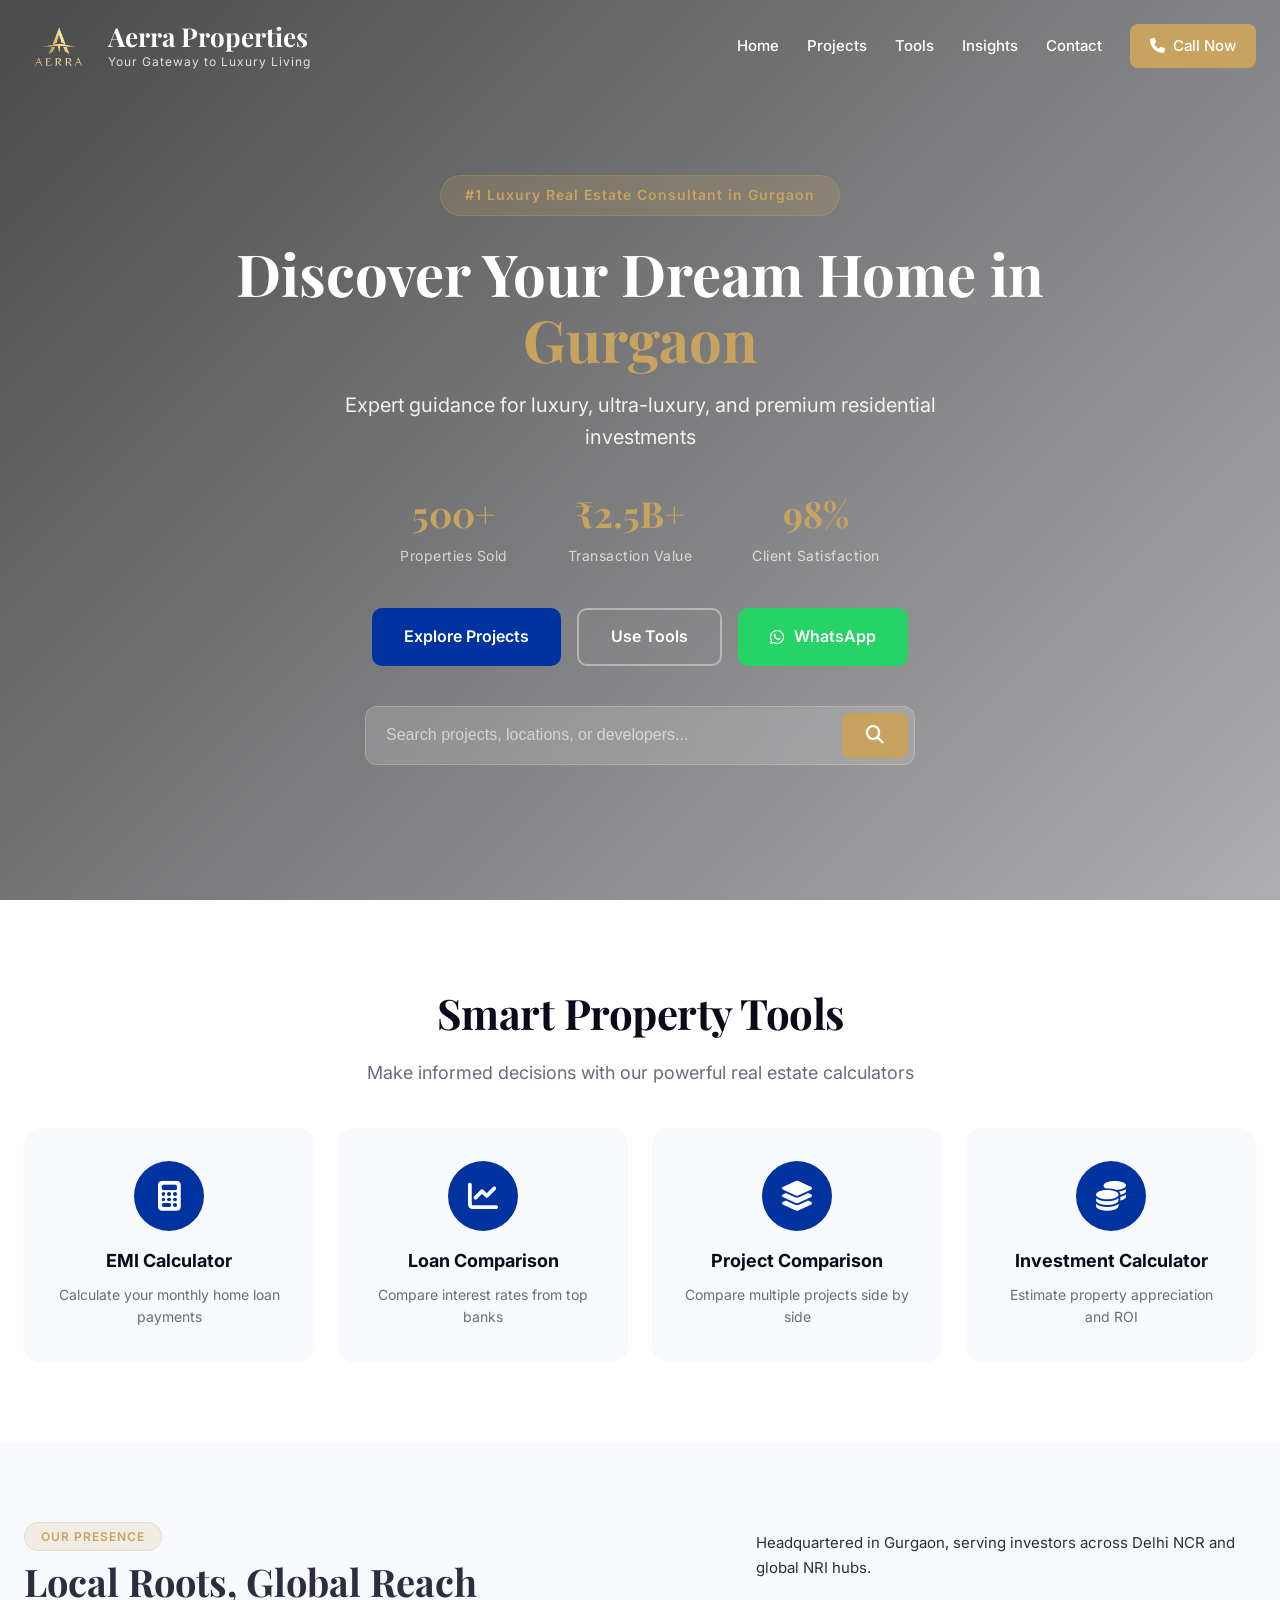
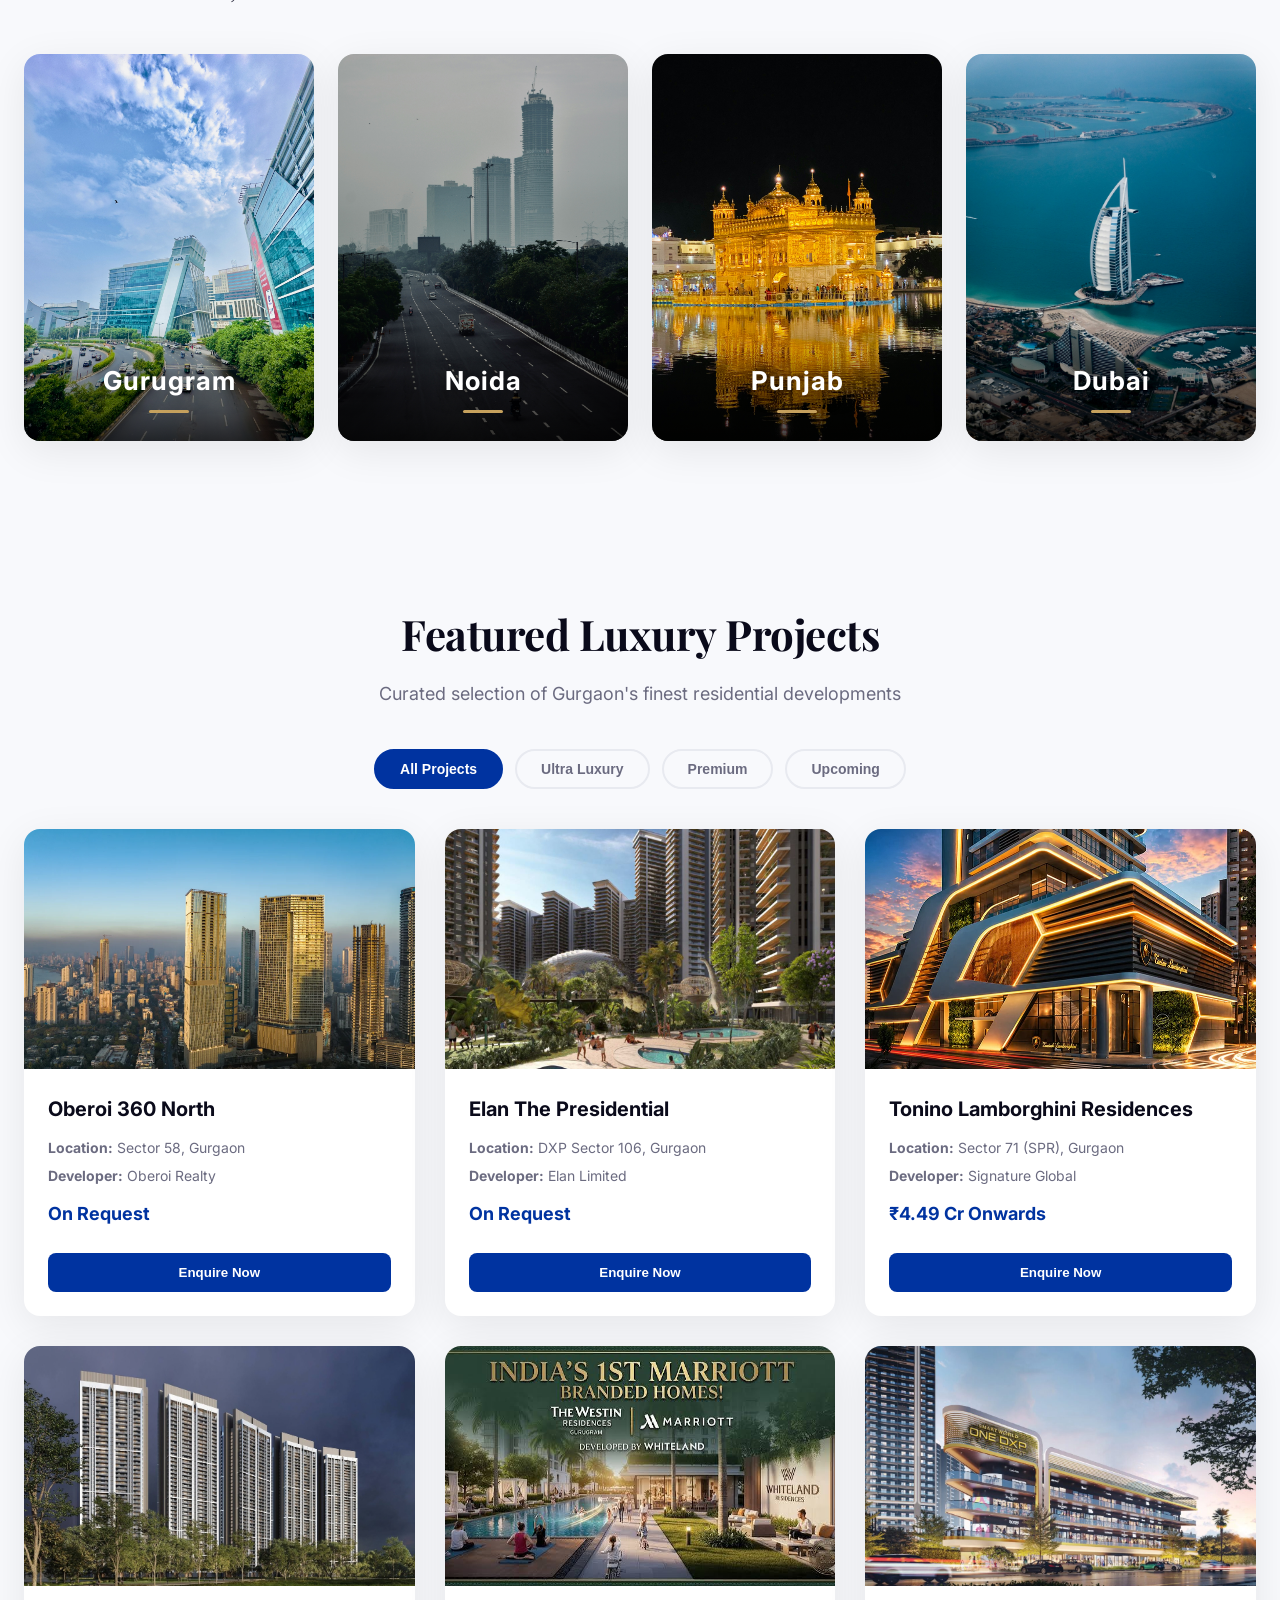
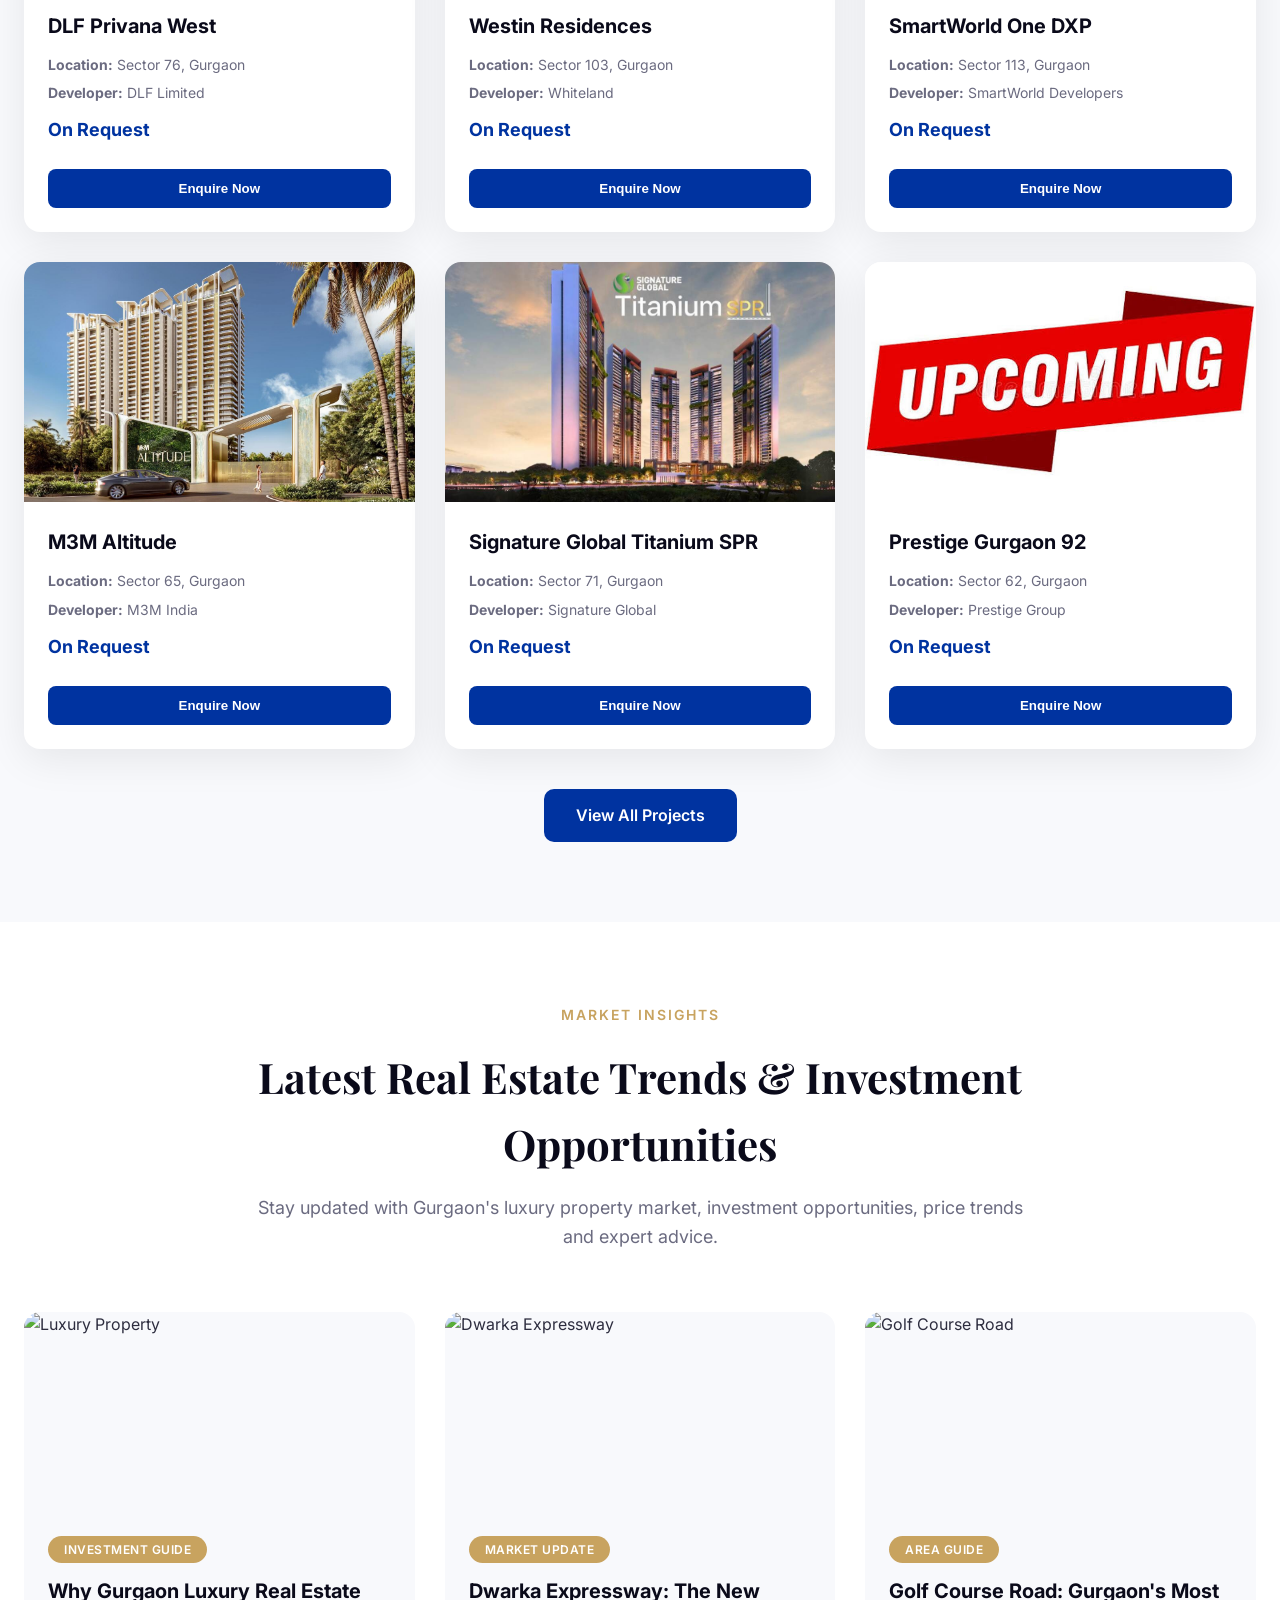
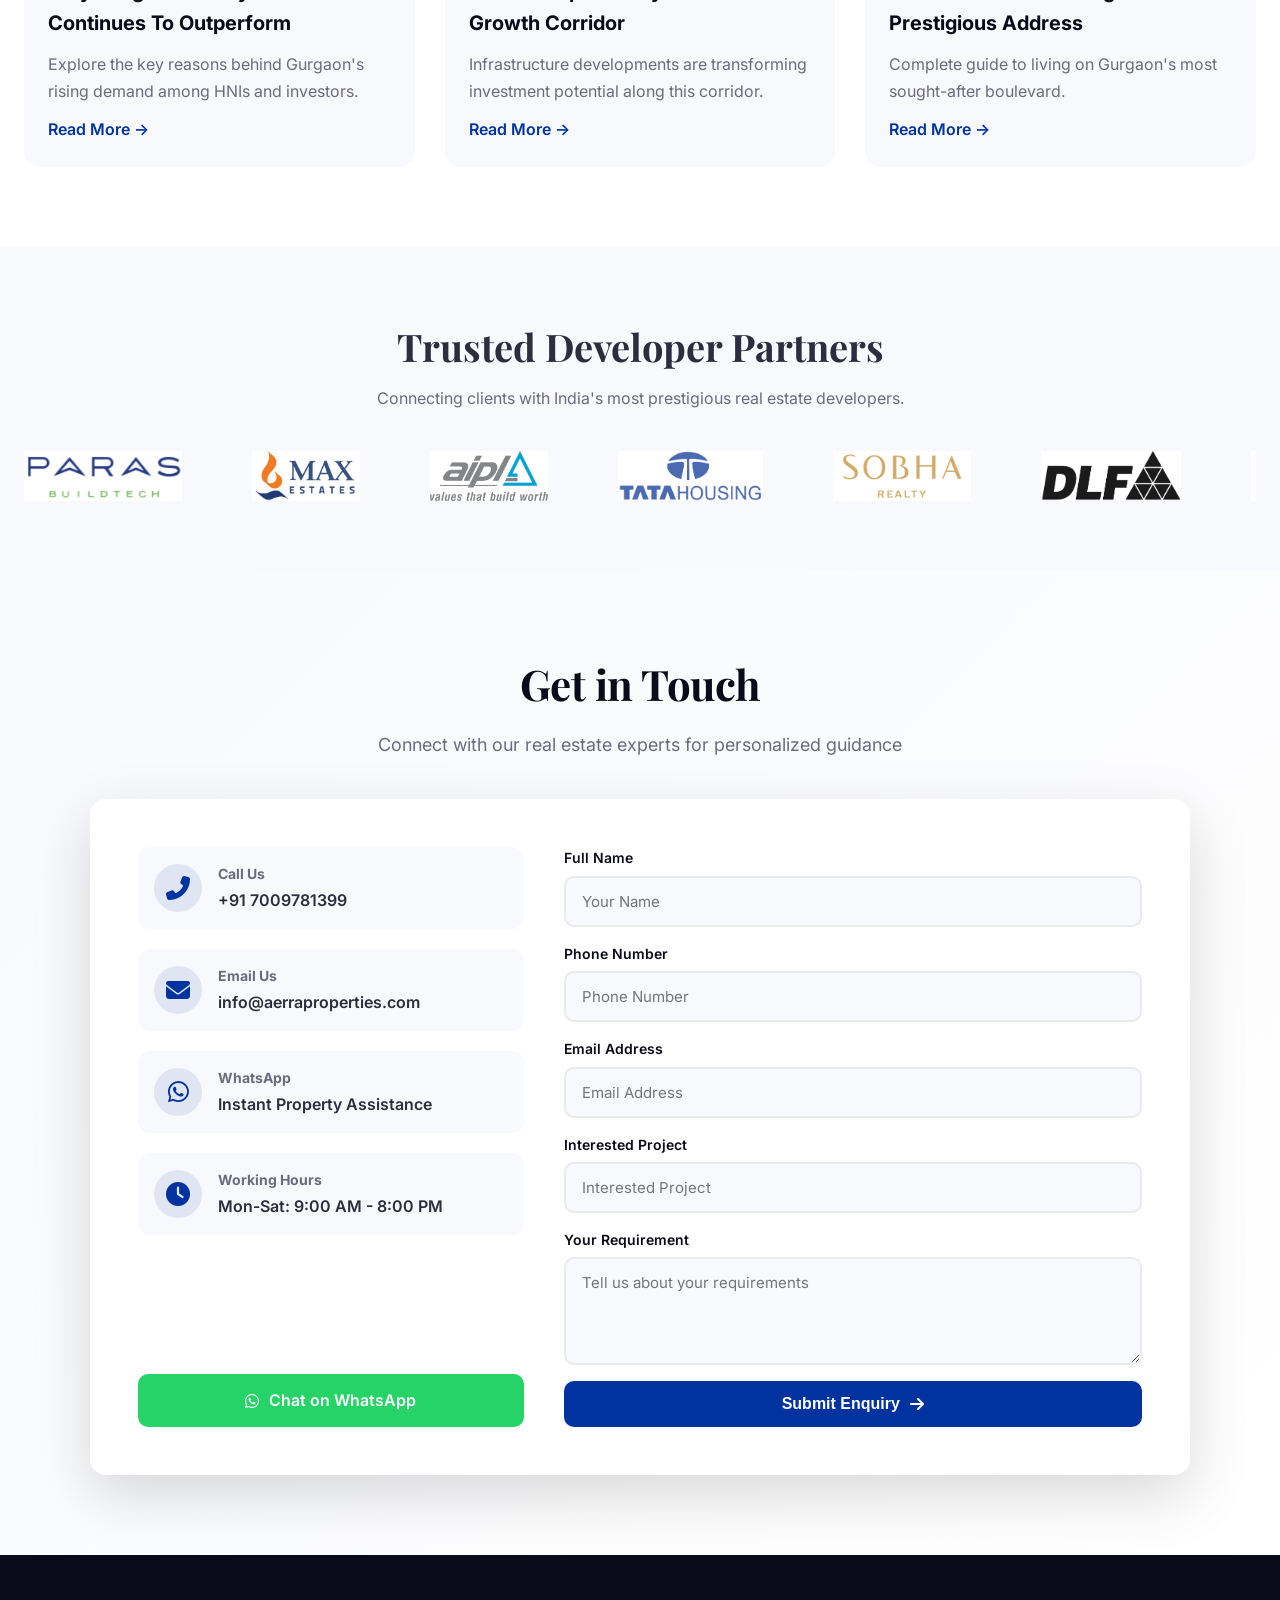
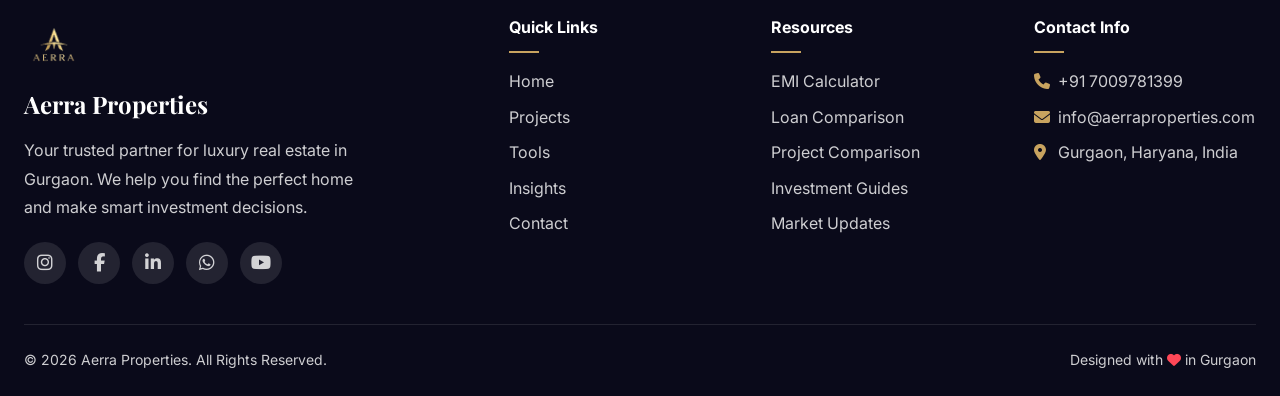
==== commit 7d7e7e0d: "Updated website with new features" ====
--- a/index.html
+++ b/index.html
@@ -143,6 +143,75 @@
         </div>
     </section>
 
+
+<!-- ==================== LOCAL ROOTS, GLOBAL REACH ==================== -->
+<section class="locations-section" id="locations">
+    <div class="container">
+        <!-- Header with Left + Right layout -->
+        <div class="locations-header-wrapper">
+            <div class="locations-header-left">
+                <span class="locations-badge">Our Presence</span>
+                <h2 class="locations-title">Local Roots, Global Reach</h2>
+            </div>
+            <div class="locations-header-right">
+                <p class="locations-subtitle">Headquartered in Gurgaon, serving investors across Delhi NCR and global NRI hubs.</p>
+            </div>
+        </div>
+
+        <!-- Location Cards Grid - Vertical/Tall -->
+        <div class="locations-grid">
+            <!-- Gurugram -->
+            <a href="location.html?city=gurugram" class="location-card-link">
+                <div class="location-card">
+                    <div class="location-card-image">
+                        <img src="images/gurugram.jpg" alt="Gurugram" loading="lazy">
+                        <div class="location-card-overlay">
+                            <h3>Gurugram</h3>
+                        </div>
+                    </div>
+                </div>
+            </a>
+
+            <!-- Noida -->
+            <a href="location.html?city=noida" class="location-card-link">
+                <div class="location-card">
+                    <div class="location-card-image">
+                        <img src="images/noida.jpg" alt="Noida" loading="lazy">
+                        <div class="location-card-overlay">
+                            <h3>Noida</h3>
+                        </div>
+                    </div>
+                </div>
+            </a>
+
+            <!-- Punjab -->
+            <a href="location.html?city=punjab" class="location-card-link">
+                <div class="location-card">
+                    <div class="location-card-image">
+                        <img src="images/punjab.jpg" alt="Punjab" loading="lazy">
+                        <div class="location-card-overlay">
+                            <h3>Punjab</h3>
+                        </div>
+                    </div>
+                </div>
+            </a>
+
+            <!-- Dubai -->
+            <a href="location.html?city=dubai" class="location-card-link">
+                <div class="location-card">
+                    <div class="location-card-image">
+                        <img src="images/dubai.jpg" alt="Dubai" loading="lazy">
+                        <div class="location-card-overlay">
+                            <h3>Dubai</h3>
+                        </div>
+                    </div>
+                </div>
+            </a>
+        </div>
+    </div>
+</section>
+
+
     <!-- ==================== FEATURED PROJECTS ==================== -->
     <section id="projects">
         <div class="container">
@@ -536,5 +605,49 @@
     });
     </script>
 
+<!-- ============================ -->
+<!-- LEAD COLLECTION POP-UP
+<!-- ============================ -->
+
+<div class="popup-overlay" id="leadPopup">
+    <div class="popup-container">
+        <button class="popup-close" onclick="closePopup()">
+            <i class="fas fa-times"></i>
+        </button>
+        
+        <div class="popup-content">
+            <div class="popup-image-bg"></div>
+            
+            <div class="popup-form-wrapper">
+                <span class="popup-badge">FREE CONSULTATION</span>
+                <h2>Get Free Consultation</h2>
+                <p class="popup-tagline">Luxury Begins Before You Move In</p>
+                
+                <form id="popupForm" class="popup-form">
+                    <div class="popup-form-group">
+                        <input type="text" id="popupName" placeholder="Your Full Name" required>
+                        <span class="popup-error" id="popupNameError"></span>
+                    </div>
+                    <div class="popup-form-group">
+                        <input type="tel" id="popupPhone" placeholder="Phone Number" required>
+                        <span class="popup-error" id="popupPhoneError"></span>
+                    </div>
+                    <div class="popup-form-group">
+                        <input type="email" id="popupEmail" placeholder="Email Address (Optional)">
+                        <span class="popup-error" id="popupEmailError"></span>
+                    </div>
+                    <button type="submit" class="popup-submit">
+                        <span>Get Free Consultation</span>
+                        <i class="fas fa-arrow-right"></i>
+                    </button>
+                </form>
+                
+                <p id="popupMessage" class="popup-message"></p>
+                <p class="popup-note">✓ No spam. Your data is safe with us.</p>
+            </div>
+        </div>
+    </div>
+</div>
+
 </body>
 </html>
--- a/style.css
+++ b/style.css
@@ -739,14 +739,13 @@
     height: 50px;
     width: auto;
     object-fit: contain;
-    filter: grayscale(100%);
-    opacity: 0.6;
-    transition: var(--transition);
-}
-
-.logo-track img:hover {
     filter: grayscale(0%);
     opacity: 1;
+    transition: var(--transition);
+}
+
+.logo-track img:hover {
+    transform: scale(1.05);
 }
 
 .logo-slider:hover .logo-track {
@@ -1274,4 +1273,652 @@
     .tools-grid .tool-card {
         padding: 24px;
     }
+}
+
+/* ========================= */
+/* LOCAL ROOTS, GLOBAL REACH
+/* ========================= */
+
+.locations-section {
+    padding: 80px 0;
+    background: var(--bg-secondary);
+    transition: background 0.3s ease;
+}
+
+/* ===== HEADER WITH LEFT + RIGHT LAYOUT ===== */
+.locations-header-wrapper {
+    display: flex;
+    justify-content: space-between;
+    align-items: flex-start;
+    margin-bottom: 50px;
+    gap: 40px;
+    flex-wrap: wrap;
+}
+
+.locations-header-left {
+    flex: 1;
+    min-width: 280px;
+}
+
+.locations-header-right {
+    flex: 1;
+    min-width: 280px;
+    max-width: 500px;
+    padding-top: 8px;
+}
+
+.locations-badge {
+    display: inline-block;
+    background: rgba(200, 163, 95, 0.15);
+    color: var(--secondary);
+    padding: 4px 16px;
+    border-radius: 50px;
+    font-size: 12px;
+    font-weight: 600;
+    letter-spacing: 1px;
+    text-transform: uppercase;
+    margin-bottom: 8px;
+    border: 1px solid rgba(200, 163, 95, 0.2);
+}
+
+.locations-title {
+    font-family: var(--font-display);
+    font-size: 38px;
+    font-weight: 700;
+    color: var(--text-primary);
+    margin: 0;
+    line-height: 1.2;
+}
+
+.locations-subtitle {
+    color: var(--text-secondary);
+    font-size: 15px;
+    line-height: 1.7;
+    margin: 0;
+    font-weight: 400;
+}
+
+/* ===== LOCATION CARDS - TALL/VERTICAL ===== */
+.locations-grid {
+    display: grid;
+    grid-template-columns: repeat(4, 1fr);
+    gap: 24px;
+}
+
+.location-card-link {
+    text-decoration: none;
+    display: block;
+    transition: transform 0.4s cubic-bezier(0.4, 0, 0.2, 1);
+}
+
+.location-card-link:hover {
+    transform: translateY(-10px);
+}
+
+.location-card {
+    background: var(--card-bg);
+    border-radius: var(--radius);
+    overflow: hidden;
+    box-shadow: var(--shadow);
+    transition: box-shadow 0.4s ease;
+    height: 100%;
+    position: relative;
+}
+
+.location-card:hover {
+    box-shadow: var(--shadow-hover);
+}
+
+/* TALL/VERTICAL IMAGE - 3:4 Aspect Ratio */
+.location-card-image {
+    position: relative;
+    width: 100%;
+    padding-top: 133.33%; /* 3:4 Aspect Ratio - Taller */
+    overflow: hidden;
+    background: var(--gray-light);
+}
+
+.location-card-image img {
+    position: absolute;
+    top: 0;
+    left: 0;
+    width: 100%;
+    height: 100%;
+    object-fit: cover;
+    transition: transform 0.6s cubic-bezier(0.4, 0, 0.2, 1);
+}
+
+.location-card:hover .location-card-image img {
+    transform: scale(1.08);
+}
+
+/* Gradient Overlay - Dark at bottom */
+.location-card-overlay {
+    position: absolute;
+    bottom: 0;
+    left: 0;
+    right: 0;
+    padding: 40px 24px 28px;
+    background: linear-gradient(to top, rgba(0, 0, 0, 0.75) 0%, transparent 100%);
+    color: white;
+    display: flex;
+    align-items: flex-end;
+    justify-content: center;
+    text-align: center;
+}
+
+.location-card-overlay h3 {
+    font-size: 26px;
+    font-weight: 700;
+    margin: 0;
+    color: white;
+    text-shadow: 0 2px 20px rgba(0, 0, 0, 0.5);
+    letter-spacing: 1px;
+    position: relative;
+}
+
+/* Decorative line under city name */
+.location-card-overlay h3::after {
+    content: '';
+    display: block;
+    width: 40px;
+    height: 3px;
+    background: var(--secondary);
+    margin: 8px auto 0;
+    border-radius: 3px;
+    transition: width 0.3s ease;
+}
+
+.location-card:hover .location-card-overlay h3::after {
+    width: 60px;
+}
+
+/* Glow effect on hover */
+.location-card::before {
+    content: '';
+    position: absolute;
+    inset: 0;
+    border-radius: var(--radius);
+    padding: 2px;
+    background: linear-gradient(135deg, var(--secondary), var(--primary));
+    -webkit-mask: linear-gradient(#fff 0 0) content-box, linear-gradient(#fff 0 0);
+    /* Standard mask for wider compatibility */
+    mask: linear-gradient(#fff 0 0) content-box, linear-gradient(#fff 0 0);
+    -webkit-mask-composite: xor;
+    /* 'exclude' is the standard equivalent of WebKit's 'xor' */
+    mask-composite: exclude;
+    opacity: 0;
+    transition: opacity 0.4s ease;
+    pointer-events: none;
+    z-index: 2;
+}
+
+.location-card:hover::before {
+    opacity: 1;
+}
+
+/* ===== RESPONSIVE ===== */
+@media (max-width: 1024px) {
+    .locations-grid {
+        grid-template-columns: repeat(2, 1fr);
+        gap: 20px;
+    }
+    
+    .locations-title {
+        font-size: 32px;
+    }
+    
+    .locations-header-wrapper {
+        flex-direction: column;
+        gap: 12px;
+    }
+    
+    .locations-header-right {
+        max-width: 100%;
+        padding-top: 0;
+    }
+    
+    .location-card-overlay h3 {
+        font-size: 22px;
+    }
+}
+
+@media (max-width: 768px) {
+    .locations-section {
+        padding: 50px 0;
+    }
+    
+    .locations-title {
+        font-size: 28px;
+    }
+    
+    .locations-grid {
+        gap: 16px;
+    }
+    
+    .location-card-overlay h3 {
+        font-size: 18px;
+    }
+    
+    .location-card-overlay {
+        padding: 30px 16px 20px;
+    }
+    
+    .location-card-overlay h3::after {
+        width: 30px;
+    }
+}
+
+@media (max-width: 480px) {
+    .locations-grid {
+        grid-template-columns: 1fr 1fr;
+        gap: 12px;
+    }
+    
+    .locations-title {
+        font-size: 24px;
+    }
+    
+    .locations-subtitle {
+        font-size: 13px;
+    }
+    
+    .location-card-overlay h3 {
+        font-size: 16px;
+    }
+    
+    .location-card-overlay {
+        padding: 20px 12px 16px;
+    }
+    
+    .location-card-overlay h3::after {
+        width: 24px;
+        height: 2px;
+        margin-top: 6px;
+    }
+}
+
+/* ========================= */
+/* FORM VALIDATION STYLES
+/* ========================= */
+
+.form-group input.error,
+.form-group textarea.error {
+    border-color: #ef4444;
+    background: rgba(239, 68, 68, 0.05);
+}
+
+.error-message {
+    color: #ef4444;
+    font-size: 13px;
+    margin-top: 4px;
+    display: block;
+    min-height: 20px;
+}
+
+.form-message {
+    text-align: center;
+    font-weight: 600;
+    padding: 12px;
+    border-radius: 8px;
+    display: none;
+}
+
+.form-message.success {
+    display: block;
+    background: rgba(34, 197, 94, 0.1);
+    color: #22c55e;
+    border: 1px solid rgba(34, 197, 94, 0.2);
+}
+
+.form-message.error {
+    display: block;
+    background: rgba(239, 68, 68, 0.1);
+    color: #ef4444;
+    border: 1px solid rgba(239, 68, 68, 0.2);
+}
+
+/* ========================= */
+/* LEAD POP-UP - PUNJAB.JPG BACKGROUND
+/* ========================= */
+
+.popup-overlay {
+    position: fixed;
+    inset: 0;
+    background: rgba(0, 0, 0, 0.5);
+    backdrop-filter: blur(6px);
+    z-index: 9999;
+    display: none;
+    align-items: center;
+    justify-content: center;
+    padding: 20px;
+    animation: popupFadeIn 0.4s ease;
+}
+
+.popup-overlay.active {
+    display: flex;
+}
+
+@keyframes popupFadeIn {
+    from {
+        opacity: 0;
+    }
+    to {
+        opacity: 1;
+    }
+}
+
+.popup-container {
+    background: transparent;
+    border-radius: 20px;
+    max-width: 420px;
+    width: 100%;
+    max-height: 90vh;
+    overflow: hidden;
+    position: relative;
+    box-shadow: 0 40px 80px rgba(0, 0, 0, 0.4);
+    animation: popupSlideIn 0.5s cubic-bezier(0.34, 1.56, 0.64, 1);
+}
+
+@keyframes popupSlideIn {
+    from {
+        opacity: 0;
+        transform: translateY(30px) scale(0.92);
+    }
+    to {
+        opacity: 1;
+        transform: translateY(0) scale(1);
+    }
+}
+
+/* Close Button - White with shadow */
+.popup-close {
+    position: absolute;
+    top: 14px;
+    right: 14px;
+    width: 34px;
+    height: 34px;
+    border: none;
+    background: rgba(255, 255, 255, 0.9);
+    backdrop-filter: blur(5px);
+    border-radius: 50%;
+    font-size: 15px;
+    cursor: pointer;
+    transition: var(--transition);
+    color: #333;
+    z-index: 10;
+    display: flex;
+    align-items: center;
+    justify-content: center;
+    box-shadow: 0 2px 10px rgba(0, 0, 0, 0.15);
+}
+
+.popup-close:hover {
+    background: #ffffff;
+    transform: rotate(90deg);
+    color: #000;
+}
+
+.popup-content {
+    position: relative;
+    display: flex;
+    flex-direction: column;
+    min-height: 400px;
+}
+
+/* Background Image - Punjab.jpg with LIGHT overlay */
+.popup-image-bg {
+    position: absolute;
+    inset: 0;
+    background: url('images/punjab.jpg') center/cover no-repeat;
+    opacity: 1;
+    z-index: 0;
+}
+
+/* Light overlay to make text readable while showing image */
+.popup-image-bg::after {
+    content: '';
+    position: absolute;
+    inset: 0;
+    background: rgba(255, 255, 255, 0.75);
+    backdrop-filter: blur(2px);
+}
+
+.popup-form-wrapper {
+    position: relative;
+    z-index: 1;
+    padding: 42px 34px 32px;
+    text-align: center;
+}
+
+/* Badge - FREE CONSULTATION - Dark Gold */
+.popup-badge {
+    display: inline-block;
+    background: rgba(200, 163, 95, 0.2);
+    color: #8B7A3A;
+    padding: 5px 18px;
+    border-radius: 50px;
+    font-size: 11px;
+    font-weight: 700;
+    letter-spacing: 1.5px;
+    text-transform: uppercase;
+    margin-bottom: 12px;
+    border: 1px solid rgba(200, 163, 95, 0.3);
+}
+
+/* Heading - DARK COLOR for readability */
+.popup-form-wrapper h2 {
+    font-family: var(--font-display);
+    font-size: 28px;
+    font-weight: 700;
+    color: #1A1A2E;
+    margin-bottom: 4px;
+    letter-spacing: -0.5px;
+}
+
+/* Tagline - Dark Gold */
+.popup-tagline {
+    font-size: 15px;
+    color: #8B7A3A;
+    font-weight: 500;
+    margin-bottom: 22px;
+    font-style: italic;
+    letter-spacing: 0.3px;
+    opacity: 1;
+}
+
+/* Form */
+.popup-form {
+    display: flex;
+    flex-direction: column;
+    gap: 10px;
+    text-align: left;
+}
+
+.popup-form-group {
+    display: flex;
+    flex-direction: column;
+    gap: 2px;
+}
+
+.popup-form-group input {
+    padding: 13px 18px;
+    border: 1.5px solid rgba(0, 0, 0, 0.15);
+    border-radius: 12px;
+    font-size: 14px;
+    background: rgba(255, 255, 255, 0.85);
+    backdrop-filter: blur(10px);
+    color: #1A1A2E;
+    transition: var(--transition);
+    font-family: var(--font-primary);
+    width: 100%;
+    box-sizing: border-box;
+}
+
+.popup-form-group input::placeholder {
+    color: rgba(26, 26, 46, 0.5);
+    font-weight: 300;
+}
+
+.popup-form-group input:focus {
+    border-color: #8B7A3A;
+    outline: none;
+    background: rgba(255, 255, 255, 0.95);
+    box-shadow: 0 0 0 4px rgba(200, 163, 95, 0.15);
+}
+
+.popup-form-group input.error {
+    border-color: #ef4444;
+    background: rgba(239, 68, 68, 0.08);
+}
+
+.popup-error {
+    color: #ef4444;
+    font-size: 11px;
+    min-height: 16px;
+    padding-left: 4px;
+}
+
+/* Submit Button - Dark Gold */
+.popup-submit {
+    padding: 15px 20px;
+    background: linear-gradient(135deg, #8B7A3A, #6B5D2A);
+    color: #FFFFFF;
+    border: none;
+    border-radius: 12px;
+    font-weight: 600;
+    font-size: 15px;
+    cursor: pointer;
+    transition: var(--transition);
+    display: inline-flex;
+    align-items: center;
+    justify-content: center;
+    gap: 10px;
+    margin-top: 4px;
+    width: 100%;
+    letter-spacing: 0.3px;
+}
+
+.popup-submit:hover {
+    transform: translateY(-2px);
+    box-shadow: 0 10px 35px rgba(139, 122, 58, 0.35);
+}
+
+.popup-submit:active {
+    transform: translateY(0);
+}
+
+.popup-submit:disabled {
+    opacity: 0.7;
+    cursor: not-allowed;
+    transform: none;
+    box-shadow: none;
+}
+
+.popup-submit i {
+    font-size: 14px;
+    transition: transform 0.3s ease;
+}
+
+.popup-submit:hover i {
+    transform: translateX(4px);
+}
+
+/* Note - No spam - Dark gray */
+.popup-note {
+    font-size: 12px !important;
+    color: rgba(26, 26, 46, 0.5) !important;
+    margin: 14px 0 0 !important;
+    text-align: center;
+    letter-spacing: 0.3px;
+}
+
+.popup-note i {
+    color: #22c55e;
+    margin-right: 4px;
+}
+
+/* Success Message */
+.popup-message {
+    text-align: center;
+    font-weight: 600;
+    font-size: 14px;
+    margin-top: 10px;
+    display: none;
+    padding: 8px 12px;
+    border-radius: 8px;
+}
+
+.popup-message.success {
+    display: block;
+    color: #16a34a;
+    background: rgba(34, 197, 94, 0.15);
+    border: 1px solid rgba(34, 197, 94, 0.2);
+}
+
+.popup-message.error {
+    display: block;
+    color: #dc2626;
+    background: rgba(239, 68, 68, 0.1);
+    border: 1px solid rgba(239, 68, 68, 0.15);
+}
+
+/* ===== RESPONSIVE ===== */
+@media (max-width: 480px) {
+    .popup-form-wrapper {
+        padding: 32px 20px 24px;
+    }
+    
+    .popup-form-wrapper h2 {
+        font-size: 24px;
+    }
+    
+    .popup-tagline {
+        font-size: 13px;
+    }
+    
+    .popup-container {
+        max-width: 100%;
+        margin: 12px;
+        border-radius: 16px;
+    }
+    
+    .popup-form-group input {
+        padding: 12px 16px;
+        font-size: 13px;
+        border-radius: 10px;
+    }
+    
+    .popup-submit {
+        padding: 13px 16px;
+        font-size: 14px;
+        border-radius: 10px;
+    }
+    
+    .popup-badge {
+        font-size: 10px;
+        padding: 4px 14px;
+    }
+    
+    .popup-close {
+        top: 12px;
+        right: 12px;
+        width: 30px;
+        height: 30px;
+        font-size: 13px;
+    }
+}
+
+@media (max-width: 380px) {
+    .popup-form-wrapper {
+        padding: 24px 16px 20px;
+    }
+    
+    .popup-form-wrapper h2 {
+        font-size: 20px;
+    }
+    
+    .popup-tagline {
+        font-size: 12px;
+    }
 }
